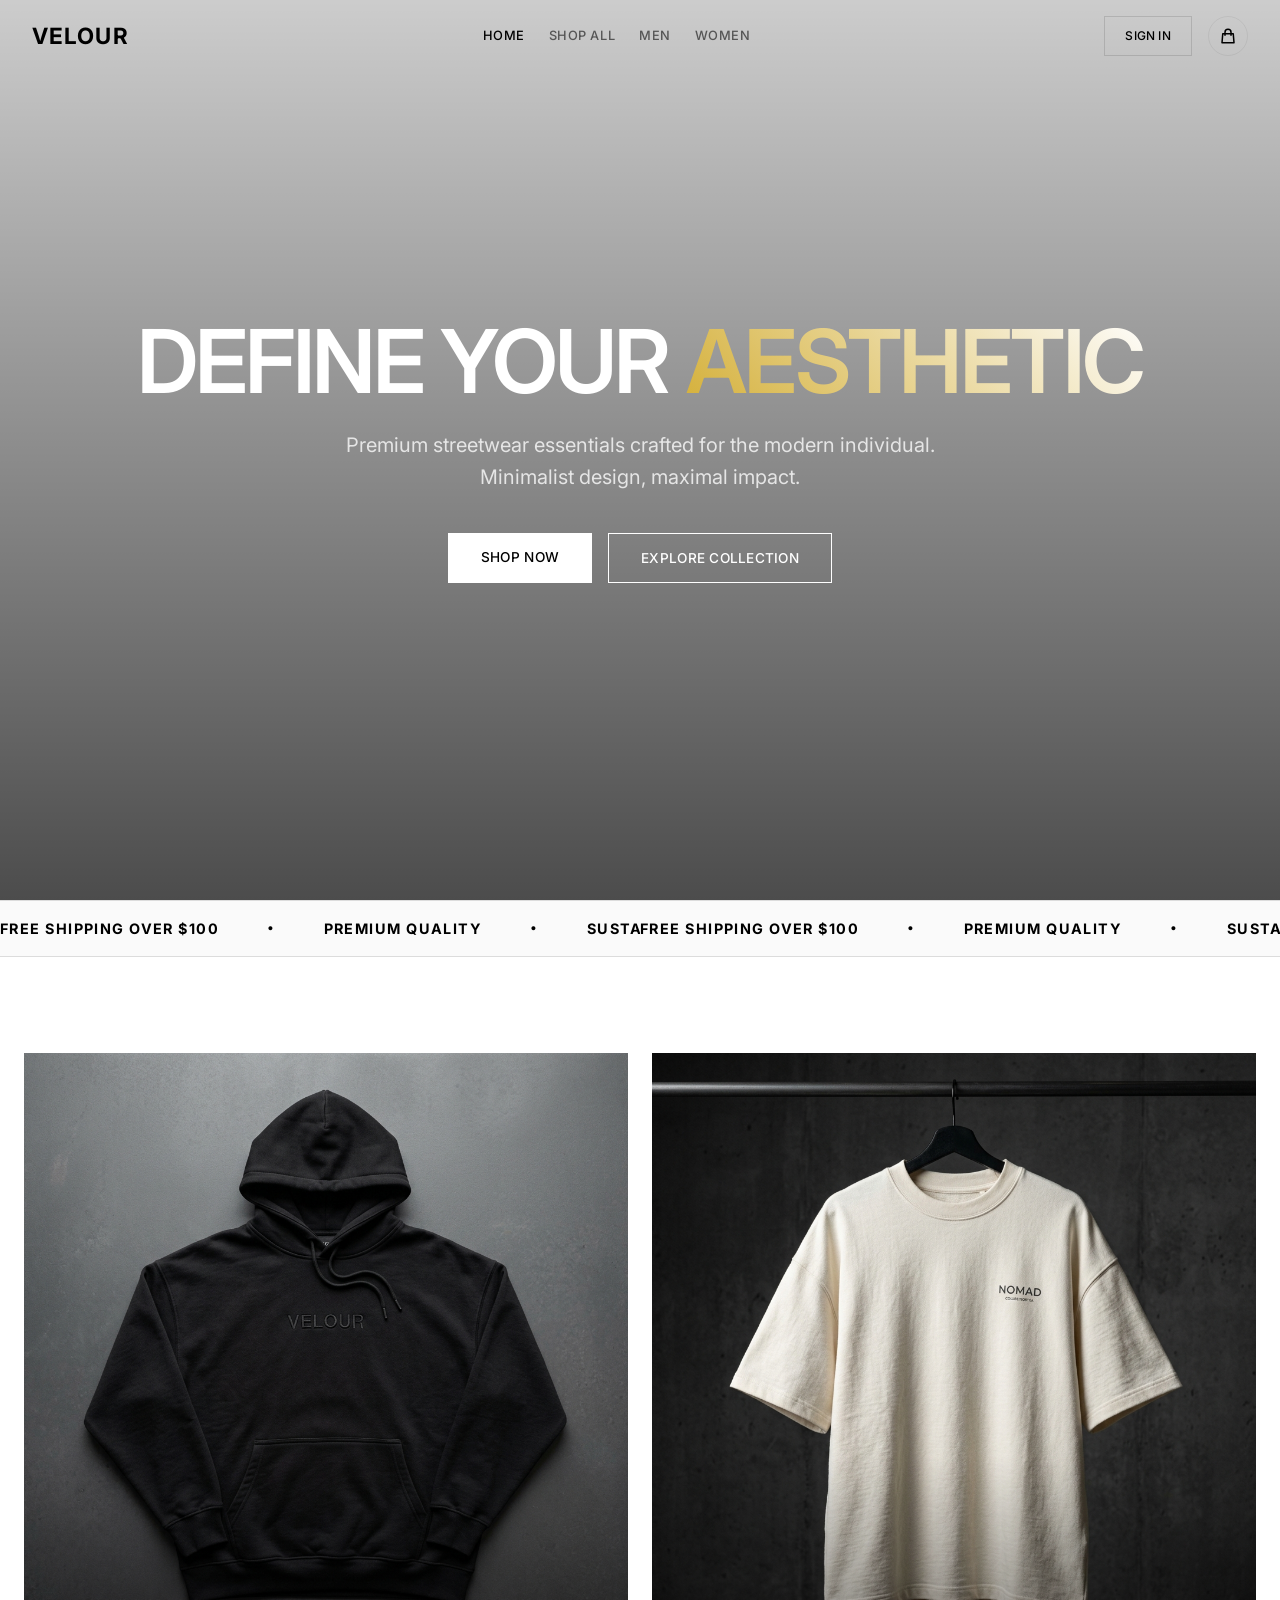
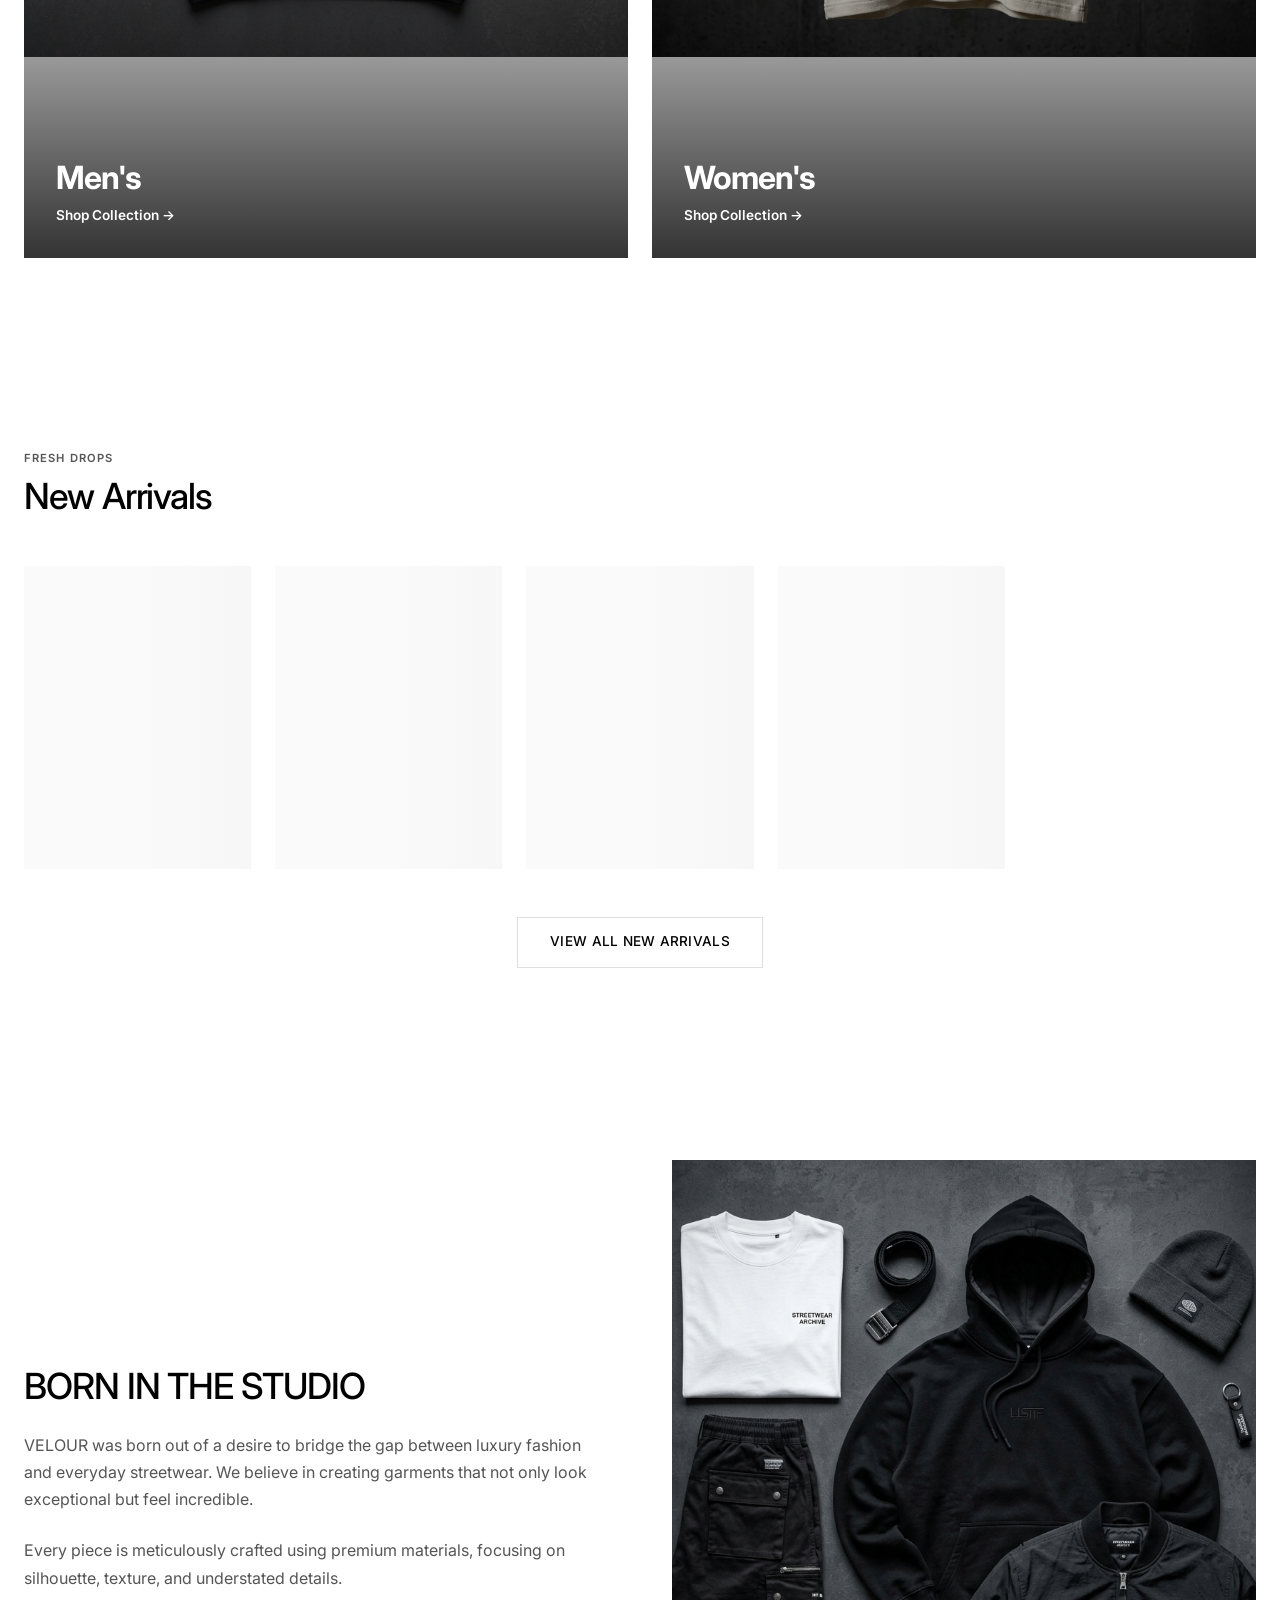
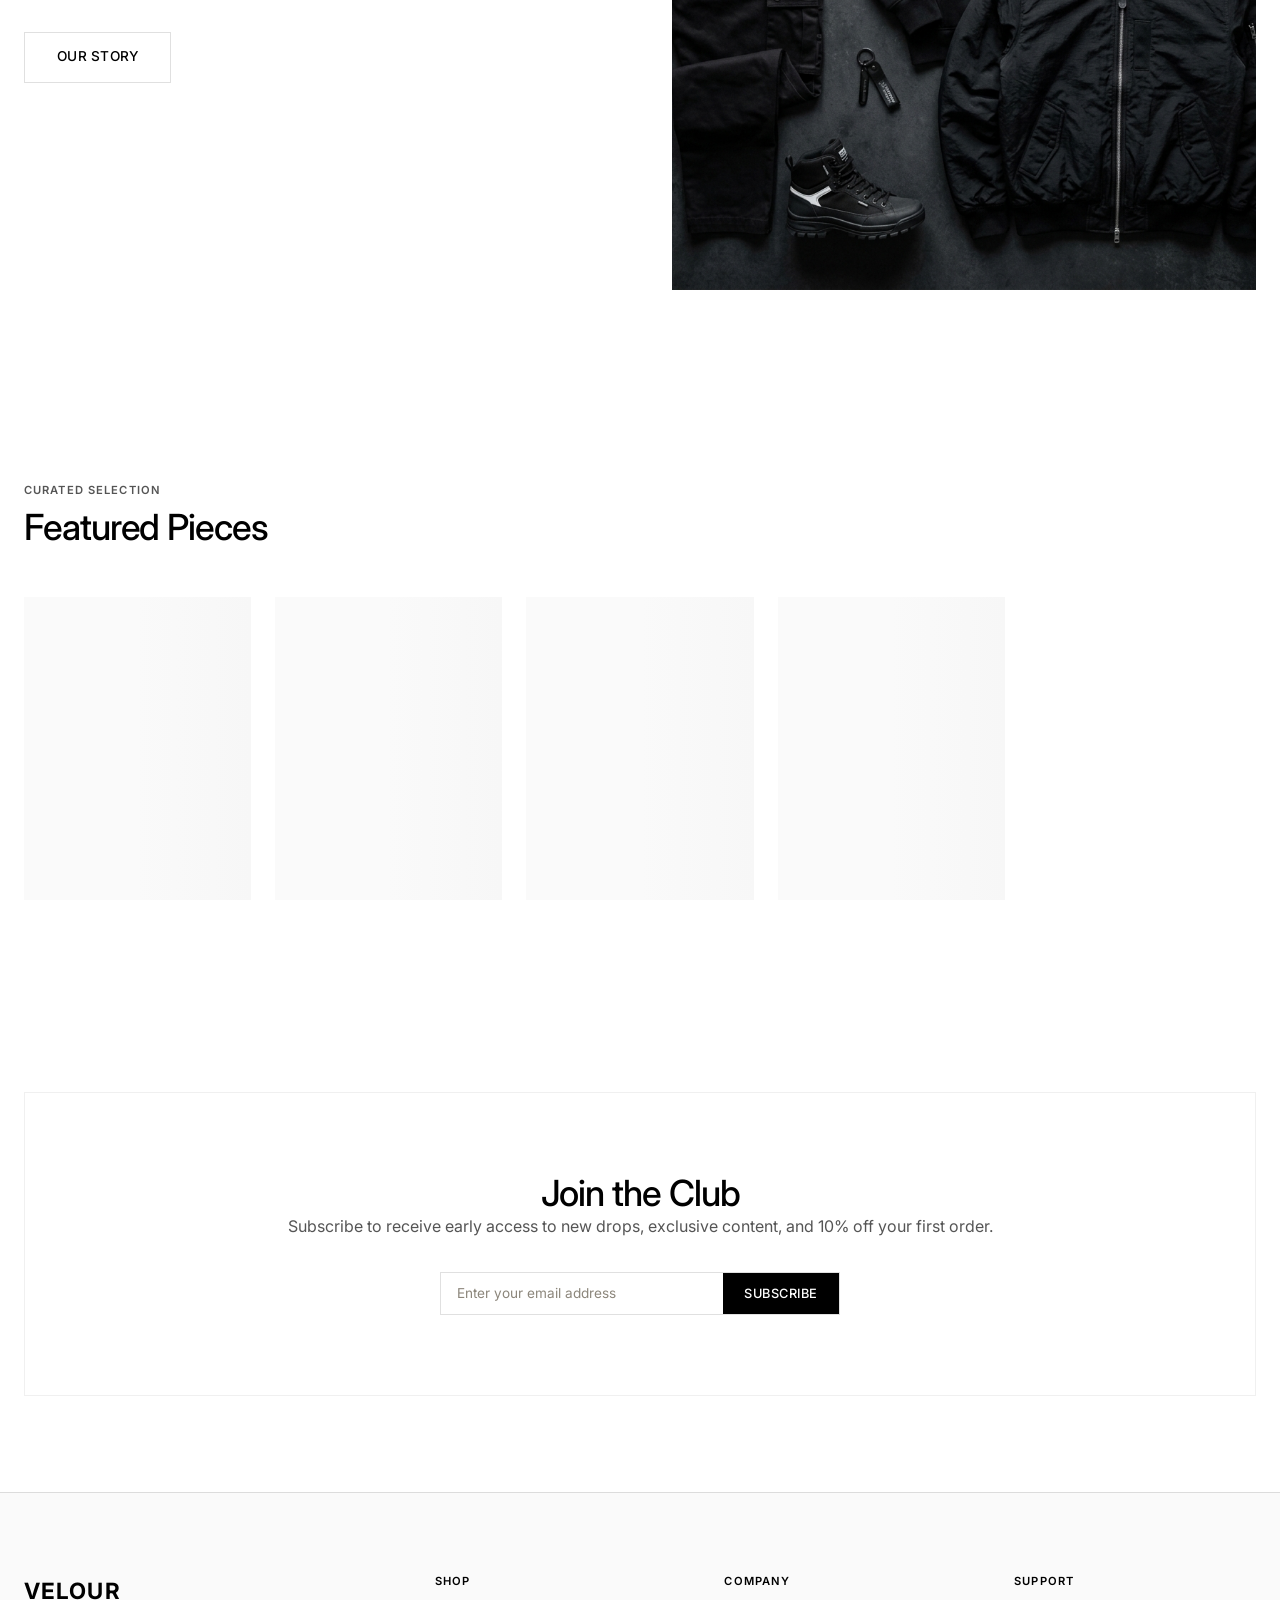
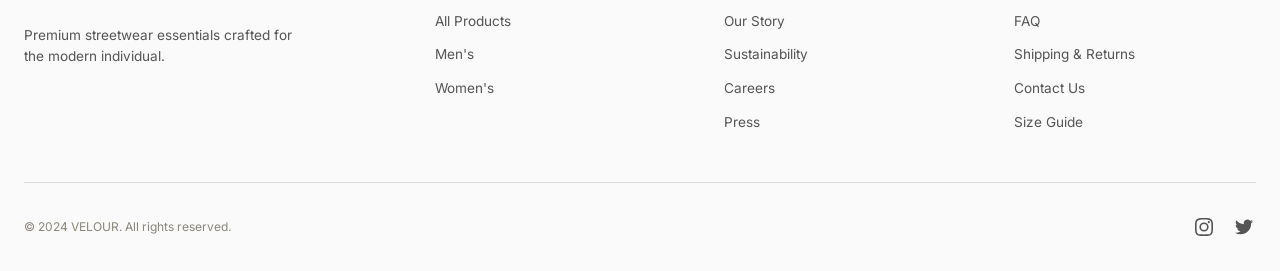
==== frontend/index.html @ 33310dc2 "style: change category title and shop collection link text color to crisp white" ====
<!DOCTYPE html>
<html lang="en">
<head>
  <meta charset="UTF-8">
  <meta name="viewport" content="width=device-width, initial-scale=1.0">
  <title>VELOUR | Premium Streetwear</title>
  <link rel="stylesheet" href="css/base.css?v=1.5">
  <link rel="stylesheet" href="css/layout.css?v=1.5">
  <link rel="stylesheet" href="css/components.css?v=1.5">
  <link rel="stylesheet" href="css/pages/home.css?v=1.5">
  <link rel="stylesheet" href="css/responsive.css?v=1.5">
</head>
<body>

  <!-- Header -->
  <header class="header">
    <div class="header__inner">
      <div class="mobile-menu-btn" id="mobile-menu-btn">
        <span></span><span></span><span></span>
      </div>
      <a href="index.html" class="header__logo">VELOUR</a>
      <nav class="header__nav">
        <a href="index.html" class="nav-link active">Home</a>
        <a href="shop.html" class="nav-link">Shop All</a>
        <a href="shop.html?category=men" class="nav-link">Men</a>
        <a href="shop.html?category=women" class="nav-link">Women</a>

      </nav>
      <div class="header__actions">
        <div id="header-auth" class="flex items-center gap-2"></div>
        <button id="cart-btn" class="icon-btn relative" title="Cart">
          <svg width="18" height="18" fill="none" viewBox="0 0 24 24" stroke="currentColor"><path stroke-linecap="round" stroke-linejoin="round" stroke-width="2" d="M16 11V7a4 4 0 00-8 0v4M5 9h14l1 12H4L5 9z"/></svg>
          <span class="badge badge-count cart-badge" style="display:none;position:absolute;top:-5px;right:-5px;">0</span>
        </button>
      </div>
    </div>
  </header>

  <!-- Mobile Nav -->
  <nav id="mobile-nav" class="mobile-nav">
    <button id="mobile-nav-close" class="icon-btn mobile-nav__close">
      <svg width="24" height="24" fill="none" viewBox="0 0 24 24" stroke="currentColor"><path stroke-linecap="round" stroke-linejoin="round" stroke-width="2" d="M6 18L18 6M6 6l12 12"/></svg>
    </button>
    <a href="index.html" class="nav-link">Home</a>
    <a href="shop.html" class="nav-link">Shop All</a>
    <a href="shop.html?category=men" class="nav-link">Men</a>
    <a href="shop.html?category=women" class="nav-link">Women</a>
    <a href="shop.html?category=accessories" class="nav-link">Accessories</a>
  </nav>

  <!-- Cart Drawer -->
  <div id="drawer-overlay" class="drawer-overlay"></div>
  <div id="cart-drawer" class="cart-drawer">
    <div class="cart-drawer__header">
      <span class="cart-drawer__title">Your Cart</span>
      <button id="cart-drawer-close" class="icon-btn">
        <svg width="20" height="20" fill="none" viewBox="0 0 24 24" stroke="currentColor"><path stroke-linecap="round" stroke-linejoin="round" stroke-width="2" d="M6 18L18 6M6 6l12 12"/></svg>
      </button>
    </div>
    <div id="cart-drawer-body" class="cart-drawer__body"></div>
    <div id="cart-drawer-footer" class="cart-drawer__footer"></div>
  </div>

  <main>
    <!-- Hero -->
    <section class="hero-section">
      <div class="hero-overlay"></div>
      <div class="hero-content stagger">
        <h1 class="hero-title">DEFINE YOUR <span class="text-gradient">AESTHETIC</span></h1>
        <p class="hero-sub">Premium streetwear essentials crafted for the modern individual. Minimalist design, maximal impact.</p>
        <div class="hero-actions">
          <a href="shop.html" class="btn" style="background:#fff; color:#000;">Shop Now</a>
          <button id="explore-btn" class="btn" style="border: 1px solid #fff; color:#fff;">Explore Collection</button>
        </div>
      </div>
    </section>

    <!-- Marquee -->
    <div class="marquee-section">
      <div class="marquee-content">
        <span>FREE SHIPPING OVER $100</span>
        <span>PREMIUM QUALITY</span>
        <span>SUSTAINABLE FASHION</span>
        <span>NEW DROPS WEEKLY</span>
        <!-- Repeat for seamless loop -->
        <span>FREE SHIPPING OVER $100</span>
        <span>PREMIUM QUALITY</span>
        <span>SUSTAINABLE FASHION</span>
        <span>NEW DROPS WEEKLY</span>
      </div>
      <div class="marquee-content" aria-hidden="true">
        <span>FREE SHIPPING OVER $100</span>
        <span>PREMIUM QUALITY</span>
        <span>SUSTAINABLE FASHION</span>
        <span>NEW DROPS WEEKLY</span>
        <span>FREE SHIPPING OVER $100</span>
        <span>PREMIUM QUALITY</span>
        <span>SUSTAINABLE FASHION</span>
        <span>NEW DROPS WEEKLY</span>
      </div>
    </div>

    <!-- Categories -->
    <section class="section container">
      <div class="category-cards stagger">
        <div class="category-card reveal" id="cat-men">
          <img src="images/product_hoodie.png" alt="Men">
          <div class="category-card-content">
            <h2 class="category-title">Men's</h2>
            <span class="category-link">Shop Collection →</span>
          </div>
        </div>
        <div class="category-card reveal" id="cat-women">
          <img src="images/product_tshirt.png" alt="Women">
          <div class="category-card-content">
            <h2 class="category-title">Women's</h2>
            <span class="category-link">Shop Collection →</span>
          </div>
        </div>
      </div>
    </section>

    <!-- New Arrivals -->
    <section id="new-arrivals" class="section container">
      <div class="section-header reveal">
        <div class="section-label">Fresh Drops</div>
        <h2 class="section-title">New Arrivals</h2>
      </div>
      <div id="new-arrivals-grid" class="products-grid stagger">
        <!-- Skeletons -->
        <div class="skeleton" style="aspect-ratio:3/4"></div>
        <div class="skeleton" style="aspect-ratio:3/4"></div>
        <div class="skeleton" style="aspect-ratio:3/4"></div>
        <div class="skeleton" style="aspect-ratio:3/4"></div>
      </div>
      <div class="text-center reveal" style="margin-top:3rem">
        <a href="shop.html?is_new=true" class="btn btn-secondary">View All New Arrivals</a>
      </div>
    </section>

    <!-- Story -->
    <section class="section container">
      <div class="story-section reveal">
        <div>
          <h2 class="section-title" style="margin-bottom:1.5rem">BORN IN THE STUDIO</h2>
          <p class="text-secondary" style="font-size:1rem;margin-bottom:1.5rem; line-height: 1.7;">VELOUR was born out of a desire to bridge the gap between luxury fashion and everyday streetwear. We believe in creating garments that not only look exceptional but feel incredible.</p>
          <p class="text-secondary" style="font-size:1rem;margin-bottom:2.5rem; line-height: 1.7;">Every piece is meticulously crafted using premium materials, focusing on silhouette, texture, and understated details.</p>
          <a href="about.html" class="btn btn-secondary">Our Story</a>
        </div>
        <img src="images/hero_banner.png" alt="Brand Story" class="story-img">
      </div>
    </section>

    <!-- Featured -->
    <section class="section container bg-secondary">
      <div class="section-header reveal">
        <div class="section-label">Curated Selection</div>
        <h2 class="section-title">Featured Pieces</h2>
      </div>
      <div id="featured-grid" class="products-grid stagger">
        <!-- Skeletons -->
        <div class="skeleton" style="aspect-ratio:3/4"></div>
        <div class="skeleton" style="aspect-ratio:3/4"></div>
        <div class="skeleton" style="aspect-ratio:3/4"></div>
        <div class="skeleton" style="aspect-ratio:3/4"></div>
      </div>
    </section>

    <!-- Newsletter -->
    <section class="section container reveal">
      <div class="newsletter-banner">
        <h2 class="section-title">Join the Club</h2>
        <p class="text-secondary" style="margin-bottom: 2rem;">Subscribe to receive early access to new drops, exclusive content, and 10% off your first order.</p>
        <form id="newsletter-form" class="newsletter-form">
          <input type="email" placeholder="Enter your email address" required>
          <button type="submit" class="btn btn-primary">Subscribe</button>
        </form>
      </div>
    </section>
  </main>

  <!-- Footer -->
  <footer class="footer">
    <div class="container">
      <div class="footer__grid">
        <div>
          <div class="footer__brand-logo">VELOUR</div>
          <p class="footer__brand-desc">Premium streetwear essentials crafted for the modern individual.</p>
        </div>
        <div>
          <div class="footer__heading">Shop</div>
          <div class="footer__links">
            <a href="shop.html" class="footer__link">All Products</a>
            <a href="shop.html?category=men" class="footer__link">Men's</a>
            <a href="shop.html?category=women" class="footer__link">Women's</a>

          </div>
        </div>
        <div>
          <div class="footer__heading">Company</div>
          <div class="footer__links">
            <a href="about.html" class="footer__link">Our Story</a>
            <a href="#" class="footer__link">Sustainability</a>
            <a href="#" class="footer__link">Careers</a>
            <a href="#" class="footer__link">Press</a>
          </div>
        </div>
        <div>
          <div class="footer__heading">Support</div>
          <div class="footer__links">
            <a href="#" class="footer__link">FAQ</a>
            <a href="#" class="footer__link">Shipping & Returns</a>
            <a href="#" class="footer__link">Contact Us</a>
            <a href="#" class="footer__link">Size Guide</a>
          </div>
        </div>
      </div>
      <div class="footer__bottom">
        <div class="footer__copy">&copy; 2024 VELOUR. All rights reserved.</div>
        <div class="footer__socials">
          <a href="#" class="social-link" title="Instagram"><svg width="18" height="18" fill="currentColor" viewBox="0 0 24 24"><path d="M12 2.163c3.204 0 3.584.012 4.85.07 3.252.148 4.771 1.691 4.919 4.919.058 1.265.069 1.645.069 4.849 0 3.205-.012 3.584-.069 4.849-.149 3.225-1.664 4.771-4.919 4.919-1.266.058-1.644.07-4.85.07-3.204 0-3.584-.012-4.849-.07-3.26-.149-4.771-1.699-4.919-4.92-.058-1.265-.07-1.644-.07-4.849 0-3.204.013-3.583.07-4.849.149-3.227 1.664-4.771 4.919-4.919 1.266-.057 1.645-.069 4.849-.069zM12 0C8.741 0 8.333.014 7.053.072 2.695.272.273 2.69.073 7.052.014 8.333 0 8.741 0 12c0 3.259.014 3.668.072 4.948.2 4.358 2.618 6.78 6.98 6.98C8.333 23.986 8.741 24 12 24c3.259 0 3.668-.014 4.948-.072 4.354-.2 6.782-2.618 6.979-6.98.059-1.28.073-1.689.073-4.948 0-3.259-.014-3.667-.072-4.947-.196-4.354-2.617-6.78-6.979-6.98C15.668.014 15.259 0 12 0zm0 5.838a6.162 6.162 0 100 12.324 6.162 6.162 0 000-12.324zM12 16a4 4 0 110-8 4 4 0 010 8zm6.406-11.845a1.44 1.44 0 100 2.881 1.44 1.44 0 000-2.881z"/></svg></a>
          <a href="#" class="social-link" title="Twitter"><svg width="18" height="18" fill="currentColor" viewBox="0 0 24 24"><path d="M23.953 4.57a10 10 0 01-2.825.775 4.958 4.958 0 002.163-2.723c-.951.555-2.005.959-3.127 1.184a4.92 4.92 0 00-8.384 4.482C7.69 8.095 4.067 6.13 1.64 3.162a4.822 4.822 0 00-.666 2.475c0 1.71.87 3.213 2.188 4.096a4.904 4.904 0 01-2.228-.616v.06a4.923 4.923 0 003.946 4.827 4.996 4.996 0 01-2.212.085 4.936 4.936 0 004.604 3.417 9.867 9.867 0 01-6.102 2.105c-.39 0-.779-.023-1.17-.067a13.995 13.995 0 007.557 2.209c9.053 0 13.998-7.496 13.998-13.985 0-.21 0-.42-.015-.63A9.935 9.935 0 0024 4.59z"/></svg></a>
        </div>
      </div>
    </div>
  </footer>

  <!-- HTML Templates for UI Rendering -->
  <template id="product-card-template">
    <div class="product-card reveal">
      <div class="product-card__image-wrap">
        <img class="p-img" src="" alt="" loading="lazy">
        <div class="product-card__badges p-badges"></div>
        <div class="product-card__actions">
          <button class="icon-btn wishlist-toggle p-wishlist" title="Wishlist">
            <svg width="16" height="16" fill="none" viewBox="0 0 24 24" stroke="currentColor"><path stroke-linecap="round" stroke-linejoin="round" stroke-width="2" d="M4.318 6.318a4.5 4.5 0 000 6.364L12 20.364l7.682-7.682a4.5 4.5 0 00-6.364-6.364L12 7.636l-1.318-1.318a4.5 4.5 0 00-6.364 0z"/></svg>
          </button>
        </div>
      </div>
      <div class="product-card__body">
        <div class="product-card__cat p-cat"></div>
        <div class="product-card__name p-name"></div>
        <div class="rating">
          <div class="stars p-stars"></div>
          <span class="rating-count p-reviews"></span>
        </div>
        <div class="product-card__pricing" style="margin-top:.5rem">
          <span class="product-card__price p-price"></span>
          <span class="product-card__original p-orig" style="display:none"></span>
        </div>
        <button class="product-card__add p-add">Quick Add</button>
      </div>
    </div>
  </template>

  <template id="cart-item-template">
    <div class="cart-item">
      <img class="cart-item__img ci-img" src="" alt="">
      <div class="cart-item__body">
        <div class="cart-item__name ci-name"></div>
        <div class="cart-item__meta ci-meta"></div>
        <div class="cart-item__footer">
          <div class="qty-control">
            <button class="qty-btn ci-qty-dec">−</button>
            <span class="qty-value ci-qty-val"></span>
            <button class="qty-btn ci-qty-inc">+</button>
          </div>
          <span class="cart-item__price ci-price"></span>
        </div>
      </div>
      <button class="icon-btn btn-icon ci-remove" style="align-self:flex-start;flex-shrink:0">
        <svg width="14" height="14" fill="none" viewBox="0 0 24 24" stroke="currentColor"><path stroke-linecap="round" stroke-linejoin="round" stroke-width="2" d="M6 18L18 6M6 6l12 12"/></svg>
      </button>
    </div>
  </template>

  <script src="js/api.js"></script>
  <script src="js/auth.js"></script>
  <script src="js/ui.js"></script>
  <script>
    document.addEventListener('DOMContentLoaded', async () => {
      try {
        const [newRes, featRes] = await Promise.all([
          api.getProducts({ is_new: true, page_size: 4 }),
          api.getProducts({ is_featured: true, page_size: 4 })
        ]);
        
        const newGrid = document.getElementById('new-arrivals-grid');
        newGrid.innerHTML = '';
        newRes.products.forEach(p => newGrid.appendChild(renderProductCard(p)));
        
        const featGrid = document.getElementById('featured-grid');
        featGrid.innerHTML = '';
        featRes.products.forEach(p => featGrid.appendChild(renderProductCard(p)));
        
        initReveal(); // Re-init reveal for dynamically added cards
      } catch (err) {
        console.error('Failed to load products', err);
      }

      // Bind local events
      document.getElementById('explore-btn')?.addEventListener('click', () => {
        document.getElementById('new-arrivals')?.scrollIntoView({behavior:'smooth'});
      });
      document.getElementById('cat-men')?.addEventListener('click', () => window.location.href='shop.html?category=men');
      document.getElementById('cat-women')?.addEventListener('click', () => window.location.href='shop.html?category=women');
      
      const nlForm = document.getElementById('newsletter-form');
      if (nlForm) {
        nlForm.addEventListener('submit', (e) => {
          e.preventDefault();
          Toast.success('Thanks for subscribing!');
          nlForm.reset();
        });
      }
    });
  </script>
</body>
</html>
---- frontend/css/base.css ----
/* ═══════════════════════════════════════════════════════════════════
   VELOUR — BASE CSS
   Design tokens, reset, typography, and global utilities
═══════════════════════════════════════════════════════════════════ */

@import url('https://fonts.googleapis.com/css2?family=Inter:wght@300;400;500;600;700&display=swap');

/* ── Design Tokens ─────────────────────────────────────────────── */
:root {
  /* Stark Light Mode Palette */
  --bg-primary:     #FFFFFF;
  --bg-secondary:   #FAFAFA;
  --bg-card:        #FFFFFF;
  --bg-card-hover:  #F5F5F5;
  --bg-elevated:    #FFFFFF;
  --bg-glass:       rgba(0,0,0,0.03);
  --bg-glass-hover: rgba(0,0,0,0.06);

  --text-primary:   #000000;
  --text-secondary: #555555;
  --text-muted:     #8C867B;
  --text-inverse:   #FFFFFF;

  --accent-amber:      #000000; /* Muted to black for premium feel */
  --accent-amber-dark: #333333;
  --accent-amber-light:#666666;
  --accent-rose:       #000000;
  --accent-green:      #16A34A;

  --border-subtle:  rgba(0,0,0,0.06);
  --border-default: rgba(0,0,0,0.12);
  --border-strong:  rgba(0,0,0,0.25);

  --shadow-sm:  0 1px 2px rgba(0,0,0,0.04);
  --shadow-md:  0 4px 12px rgba(0,0,0,0.06);
  --shadow-lg:  0 12px 24px rgba(0,0,0,0.08);
  --shadow-xl:  0 24px 48px rgba(0,0,0,0.12);
  --glow-amber: none; /* Removed */

  /* Single utilitarian font */
  --font-display: 'Inter', sans-serif;
  --font-body:    'Inter', sans-serif;

  /* Sharp / architectural borders */
  --radius-sm:   0px;
  --radius-md:   0px;
  --radius-lg:   0px;
  --radius-xl:   0px;
  --radius-2xl:  0px;
  --radius-full: 9999px; /* Only for pills/badges */

  --transition-fast:   150ms ease;
  --transition-base:   300ms ease;
  --transition-slow:   600ms cubic-bezier(0.16, 1, 0.3, 1);
  --transition-spring: 400ms cubic-bezier(0.16, 1, 0.3, 1);

  --z-dropdown: 100;
  --z-sticky:   200;
  --z-modal:    300;
  --z-toast:    400;
}

/* ── Reset ─────────────────────────────────────────────────────── */
*,*::before,*::after{box-sizing:border-box;margin:0;padding:0;}
html{scroll-behavior:smooth;-webkit-font-smoothing:antialiased;}
body{font-family:var(--font-body);background:var(--bg-primary);color:var(--text-primary);line-height:1.6;overflow-x:hidden;}
img,video{max-width:100%;height:auto;display:block;}
a{color:inherit;text-decoration:none;}
ul,ol{list-style:none;}
button{cursor:pointer;border:none;background:none;font-family:inherit;}
input,select,textarea{font-family:inherit;}
h1,h2,h3,h4,h5,h6{font-family:var(--font-display);font-weight:600;line-height:1.15;letter-spacing:-0.03em;}

/* ── Utilities ─────────────────────────────────────────────────── */
.container{width:100%;max-width:1280px;margin:0 auto;padding:0 1.5rem;}
.section{padding:6rem 0;}
.flex{display:flex;}.flex-col{flex-direction:column;}
.items-center{align-items:center;}.justify-between{justify-content:space-between;}.justify-center{justify-content:center;}
.gap-2{gap:.5rem;}.gap-3{gap:.75rem;}.gap-4{gap:1rem;}.gap-6{gap:1.5rem;}.gap-8{gap:2rem;}
.hidden{display:none;}.w-full{width:100%;}.relative{position:relative;}.overflow-hidden{overflow:hidden;}
.text-center{text-align:center;}.text-right{text-align:right;}
.text-amber{color:var(--accent-amber);}.text-rose{color:var(--accent-rose);}.text-green{color:var(--accent-green);}
.text-muted{color:var(--text-muted);}.text-secondary{color:var(--text-secondary);}
.text-sm{font-size:.875rem;}.text-xs{font-size:.75rem;}.text-lg{font-size:1.125rem;}.text-xl{font-size:1.25rem;}
.font-display{font-family:var(--font-display);}.font-bold{font-weight:700;}.font-semibold{font-weight:600;}
.line-through{text-decoration:line-through;}
.sr-only{position:absolute;width:1px;height:1px;padding:0;margin:-1px;overflow:hidden;clip:rect(0,0,0,0);white-space:nowrap;}
.rounded-full{border-radius:var(--radius-full);}

/* Replaced gradient text with solid black */
.gradient-text{
  color: var(--text-primary);
}

/* Reveal on scroll */
.reveal{opacity:0;transform:translateY(16px);transition:opacity 1s var(--transition-slow),transform 1s var(--transition-slow);}
.reveal.visible{opacity:1;transform:translateY(0);}
.stagger>*:nth-child(1){transition-delay:0ms;}
.stagger>*:nth-child(2){transition-delay:100ms;}
.stagger>*:nth-child(3){transition-delay:200ms;}
.stagger>*:nth-child(4){transition-delay:300ms;}
.stagger>*:nth-child(5){transition-delay:400ms;}
.stagger>*:nth-child(6){transition-delay:500ms;}

/* Skeleton loader */
.skeleton{background:linear-gradient(90deg,var(--bg-secondary) 25%,var(--bg-glass) 50%,var(--bg-secondary) 75%);background-size:200% 100%;animation:shimmer 1.5s infinite;border-radius:var(--radius-md);}
@keyframes shimmer{0%{background-position:200% 0;}100%{background-position:-200% 0;}}

/* Scrollbar */
::-webkit-scrollbar{width:4px;}
::-webkit-scrollbar-track{background:var(--bg-primary);}
::-webkit-scrollbar-thumb{background:var(--border-strong);border-radius:0;}
::selection{background:rgba(0,0,0,.15);color:var(--text-primary);}

@media(max-width:768px){.container{padding:0 1rem;}.section{padding:4rem 0;}.hide-mobile{display:none!important;}}
@media(min-width:769px){.hide-desktop{display:none!important;}}
---- frontend/css/layout.css ----
/* ═══════════════════════════════════════════════════════════════════
   VELOUR — LAYOUT CSS
   Header, Footer, Navigation, Grid systems
═══════════════════════════════════════════════════════════════════ */

/* ── Header ─────────────────────────────────────────────────────── */
.header{
  position:fixed;top:0;left:0;right:0;z-index:var(--z-sticky);
  transition:background var(--transition-base),border-color var(--transition-base),backdrop-filter var(--transition-base);
  border-bottom:1px solid transparent;
}
.header.scrolled{
  background:rgba(255,255,255,.9);backdrop-filter:blur(12px);
  border-bottom-color:var(--border-default);
}
.header__inner{
  display:flex;align-items:center;justify-content:space-between;
  height:4.5rem;padding:0 2rem;max-width:1440px;margin:0 auto;
}

/* Logo */
.header__logo{
  font-family:var(--font-display);font-size:1.4rem;font-weight:700;
  letter-spacing:.05em;text-transform:uppercase;color:var(--text-primary);
}

/* Nav links */
.header__nav{display:flex;align-items:center;gap:1.5rem;}
.nav-link{
  font-size:.8rem;font-weight:500;color:var(--text-secondary);
  text-transform:uppercase;letter-spacing:0.04em;
  transition:color var(--transition-fast);
}
.nav-link:hover,.nav-link.active{color:var(--text-primary);}

/* Header actions */
.header__actions{display:flex;align-items:center;gap:1rem;}

/* Mobile menu */
.mobile-menu-btn{display:none;flex-direction:column;gap:4px;cursor:pointer;padding:.5rem;}
.mobile-menu-btn span{display:block;width:20px;height:2px;background:var(--text-primary);transition:all var(--transition-base);}

.mobile-nav{
  display:none;position:fixed;inset:0;z-index:calc(var(--z-sticky)+10);
  background:var(--bg-primary);padding:5rem 2rem 2rem;flex-direction:column;gap:1rem;
}
.mobile-nav.open{display:flex;}
.mobile-nav .nav-link{font-size:1.25rem;font-weight:500;padding:1rem 0;border-bottom:1px solid var(--border-default);}
.mobile-nav__close{position:absolute;top:1.5rem;right:1.5rem;}

@media(max-width:768px){
  .header__nav{display:none;}
  .header__inner{padding:0 1rem;height:3.5rem;}
  .mobile-menu-btn{display:flex;}
  .header__actions .hide-mobile{display:none;}
}

/* ── Footer ─────────────────────────────────────────────────────── */
.footer{background:var(--bg-secondary);border-top:1px solid var(--border-default);padding:5rem 0 2rem;}
.footer__grid {
  display: grid;
  grid-template-columns: 1.5fr 1fr 1fr 1fr;
  gap: 3rem;
  margin-bottom: 3rem;
  padding: 0;
}
.footer__brand-logo{font-family:var(--font-display);font-size:1.4rem;font-weight:700;letter-spacing:.05em;margin-bottom:1rem;color:var(--text-primary);}
.footer__brand-desc{font-size:.85rem;color:var(--text-secondary);line-height:1.6;max-width:280px;}
.footer__heading{font-family:var(--font-display);font-size:.7rem;font-weight:600;letter-spacing:.1em;text-transform:uppercase;color:var(--text-primary);margin-bottom:1.25rem;}
.footer__links{display:flex;flex-direction:column;gap:.75rem;}
.footer__link{font-size:.85rem;color:var(--text-secondary);transition:color var(--transition-fast);}
.footer__link:hover{color:var(--text-primary);}
.footer__bottom{display:flex;justify-content:space-between;align-items:center;padding-top:2rem;border-top:1px solid var(--border-default);}
.footer__copy{font-size:.75rem;color:var(--text-muted);}
.footer__socials{display:flex;gap:1rem;}
.social-link{width:1.5rem;height:1.5rem;display:flex;align-items:center;justify-content:center;color:var(--text-secondary);transition:all var(--transition-base);}
.social-link:hover{color:var(--text-primary);}
.newsletter-form{display:flex;margin-top:1rem;border:1px solid var(--border-default);}
.newsletter-form input{flex:1;background:var(--bg-primary);border:none;padding:.75rem 1rem;color:var(--text-primary);font-size:.85rem;min-width:0;}
.newsletter-form input:focus{outline:none;}
.newsletter-form input::placeholder{color:var(--text-muted);}
.newsletter-form button{padding:.75rem 1.25rem;background:var(--text-primary);color:var(--text-inverse);font-size:.8rem;font-weight:500;text-transform:uppercase;letter-spacing:0.04em;}
.newsletter-form button:hover{background:var(--text-secondary);}

@media(max-width:900px){.footer__grid{grid-template-columns:1fr 1fr;gap:2rem;}}
@media(max-width:600px){.footer__grid{grid-template-columns:1fr;gap:1.5rem;}.footer__bottom{flex-direction:column;gap:1rem;text-align:center;}}

/* ── Product Grid ───────────────────────────────────────────────── */
.products-grid{
  display:grid;
  grid-template-columns:repeat(auto-fill,minmax(220px,1fr));
  gap:2rem 1.5rem;
}
@media(max-width:900px){.products-grid{grid-template-columns:repeat(2,1fr);gap:1.5rem 1rem;}}
@media(max-width:480px){.products-grid{grid-template-columns:repeat(2,1fr);gap:1rem 0.5rem;}}

/* ── Page Hero ───────────────────────────────────────────────────── */
.page-hero{
  padding:10rem 0 5rem;background:var(--bg-secondary);
  border-bottom:1px solid var(--border-default);
}
.page-hero__eyebrow{font-size:.75rem;font-weight:600;letter-spacing:.1em;text-transform:uppercase;color:var(--text-secondary);margin-bottom:.75rem;display:block;}
.page-hero__title{font-size:clamp(2.5rem,5vw,4rem);font-weight:500;margin-bottom:1rem;letter-spacing:-0.03em;}
.page-hero__sub{color:var(--text-secondary);font-size:.95rem;max-width:500px;line-height:1.6;}

/* ── Breadcrumb ─────────────────────────────────────────────────── */
.breadcrumb{display:flex;align-items:center;gap:.5rem;font-size:.75rem;color:var(--text-muted);margin-bottom:2rem;text-transform:uppercase;letter-spacing:0.04em;}
.breadcrumb a:hover{color:var(--text-primary);}
.breadcrumb span{color:var(--text-muted);}

/* ── Filter Sidebar ─────────────────────────────────────────────── */
.shop-layout{display:grid;grid-template-columns:220px 1fr;gap:3rem;align-items:start;}
.sidebar{position:sticky;top:6rem;}
.sidebar__section{margin-bottom:2.5rem;}
.sidebar__title{font-size:.75rem;font-weight:600;letter-spacing:.08em;text-transform:uppercase;color:var(--text-primary);margin-bottom:1rem;}
.filter-list{display:flex;flex-direction:column;gap:.5rem;}
.filter-item{display:flex;align-items:center;gap:.75rem;cursor:pointer;padding:.2rem 0;}
.filter-item input[type=checkbox],.filter-item input[type=radio]{accent-color:var(--text-primary);width:14px;height:14px;}
.filter-item label{font-size:.85rem;color:var(--text-secondary);cursor:pointer;transition:color var(--transition-fast);}
.filter-item:hover label{color:var(--text-primary);}
.price-range{display:flex;flex-direction:column;gap:.75rem;}
.price-range input[type=range]{accent-color:var(--text-primary);width:100%;}
.price-range-labels{display:flex;justify-content:space-between;font-size:.75rem;color:var(--text-muted);}
@media(max-width:900px){.shop-layout{grid-template-columns:1fr;}.sidebar{position:static;}}

/* ── Search Bar ──────────────────────────────────────────────────── */
.search-bar{
  display:flex;align-items:center;background:var(--bg-primary);
  border:1px solid var(--border-default);
  padding:.65rem 1rem;gap:.75rem;transition:border-color var(--transition-fast);
}
.search-bar:focus-within{border-color:var(--text-primary);}
.search-bar input{flex:1;background:transparent;border:none;outline:none;color:var(--text-primary);font-size:.85rem;}
.search-bar input::placeholder{color:var(--text-muted);}
.search-bar svg{color:var(--text-muted);flex-shrink:0;width:1rem;height:1rem;}

/* ── Main content offset for fixed header ─────────────────────────── */
.main-content{padding-top:4.5rem;}
@media(max-width:768px){.main-content{padding-top:3.5rem;}}

/* ── Pagination ──────────────────────────────────────────────────── */
.pagination{display:flex;justify-content:center;gap:.5rem;padding:3rem 0;}
.page-btn{
  width:2.5rem;height:2.5rem;display:flex;align-items:center;justify-content:center;
  border:1px solid transparent;
  font-size:.85rem;font-weight:500;color:var(--text-secondary);
  transition:all var(--transition-fast);cursor:pointer;background:transparent;
}
.page-btn:hover{border-color:var(--border-default);color:var(--text-primary);}
.page-btn.active{border-color:var(--text-primary);color:var(--text-primary);}
.page-btn:disabled{opacity:.3;cursor:not-allowed;}
---- frontend/css/components.css ----
/* ═══════════════════════════════════════════════════════════════════
   VELOUR — COMPONENTS CSS
   Buttons, Cards, Forms, Badges, Modals, Toasts, Drawer
═══════════════════════════════════════════════════════════════════ */

/* ── Buttons ────────────────────────────────────────────────────── */
.btn {
  display: inline-flex; align-items: center; justify-content: center; gap: .5rem;
  font-family: var(--font-display); font-weight: 500; font-size: .85rem;
  letter-spacing: .02em; padding: .85rem 2rem;
  border-radius: var(--radius-md); transition: all var(--transition-base);
  white-space: nowrap; cursor: pointer; border: 1px solid transparent; outline: none;
  position: relative; overflow: hidden; text-transform: uppercase;
}
.btn::after{content:'';position:absolute;inset:0;background:rgba(0,0,0,0);transition:background var(--transition-fast);}
.btn:hover::after{background:rgba(0,0,0,.03);}
.btn:active{transform:scale(.98);}

.btn-primary{background:var(--text-primary);color:var(--text-inverse);}
.btn-primary:hover{background:var(--text-secondary); border-color:var(--text-secondary);}

.btn-secondary{background:transparent;color:var(--text-primary);border:1px solid var(--border-default);}
.btn-secondary:hover{border-color:var(--text-primary);background:var(--bg-secondary);}

.btn-ghost{background:transparent;color:var(--text-secondary);}
.btn-ghost:hover{color:var(--text-primary);background:var(--bg-glass);}

.btn-danger{background:var(--accent-rose);color:#fff;}
.btn-danger:hover{background:var(--accent-rose-dark, #e11d48);}

.btn-sm{padding:.6rem 1.25rem;font-size:.75rem;}
.btn-lg{padding:1rem 2.5rem;font-size:.9rem;}
.btn-icon{padding:.625rem;border-radius:var(--radius-md);}
.btn-full{width:100%;}
.btn:disabled{opacity:.4;cursor:not-allowed;pointer-events:none;}

/* Icon button round */
.icon-btn{
  display:inline-flex;align-items:center;justify-content:center;
  width:2.5rem;height:2.5rem;border-radius:var(--radius-full);
  background:transparent;border:1px solid var(--border-subtle);
  color:var(--text-primary);transition:all var(--transition-base);cursor:pointer;
}
.icon-btn:hover{border-color:var(--border-strong);}
.icon-btn.active{background:var(--text-primary);border-color:var(--text-primary);color:var(--text-inverse);}

/* ── Badge ──────────────────────────────────────────────────────── */
.badge{
  display:inline-flex;align-items:center;
  padding:.2rem .6rem;border-radius:var(--radius-sm);
  font-size:.65rem;font-weight:600;letter-spacing:.08em;text-transform:uppercase;
}
.badge-new{background:var(--text-primary);color:var(--text-inverse);border:1px solid var(--text-primary);}
.badge-sale{background:transparent;color:var(--text-primary);border:1px solid var(--text-primary);}
.badge-featured{background:var(--bg-glass);color:var(--text-primary);border:1px solid var(--border-default);}
.badge-count{
  min-width:1.1rem;height:1.1rem;padding:0 .25rem;
  background:var(--text-primary);color:var(--text-inverse);
  border-radius:var(--radius-full);font-size:.6rem;font-weight:600;
  display:inline-flex;align-items:center;justify-content:center;
}

/* ── Product Card ───────────────────────────────────────────────── */
.product-card{
  background:transparent;
  border-radius:var(--radius-md);
  transition:all var(--transition-slow);cursor:pointer;
}

.product-card__image-wrap{position:relative;aspect-ratio:3/4;overflow:hidden;background:var(--bg-secondary);}
.product-card__image-wrap img{width:100%;height:100%;object-fit:cover;transition:transform var(--transition-slow);}
.product-card:hover .product-card__image-wrap img{transform:scale(1.03);}

.product-card__badges{position:absolute;top:.75rem;left:.75rem;display:flex;flex-direction:column;gap:.35rem;z-index:2;}
.product-card__actions{
  position:absolute;top:.75rem;right:.75rem;
  display:flex;flex-direction:column;gap:.4rem;
  opacity:0;
  transition:opacity var(--transition-base);
  z-index:2;
}
.product-card:hover .product-card__actions{opacity:1;}

.product-card__body{padding:1rem 0;}
.product-card__name{font-weight:500;font-size:.9rem;margin-bottom:.2rem;overflow:hidden;text-overflow:ellipsis;display:-webkit-box;-webkit-line-clamp:2;-webkit-box-orient:vertical;}
.product-card__cat{font-size:.7rem;color:var(--text-muted);text-transform:uppercase;letter-spacing:.04em;margin-bottom:.5rem;display:none;}
.product-card__pricing{display:flex;align-items:center;gap:.6rem;}
.product-card__price{font-weight:600;font-size:.9rem;}
.product-card__original{font-size:.8rem;color:var(--text-muted);text-decoration:line-through;}
.product-card__add{
  margin-top:.75rem;width:100%;padding:.65rem;
  background:transparent;border:1px solid var(--border-default);
  border-radius:var(--radius-md);font-size:.75rem;font-weight:500;font-family:var(--font-display);
  color:var(--text-primary);transition:all var(--transition-fast);
  text-transform:uppercase; letter-spacing:0.05em;
}
.product-card__add:hover{border-color:var(--text-primary);background:var(--bg-secondary);}

/* ── Rating Stars ────────────────────────────────────────────────── */
.rating{display:flex;align-items:center;gap:.35rem;}
.stars{display:flex;gap:2px;}
.stars svg{width:12px;height:12px;color:var(--text-primary);}
.rating-count{font-size:.7rem;color:var(--text-muted);}

/* ── Form Elements ───────────────────────────────────────────────── */
.form-group{display:flex;flex-direction:column;gap:.4rem;margin-bottom:1.25rem;}
.form-label{font-size:.75rem;font-weight:500;text-transform:uppercase;letter-spacing:0.04em;color:var(--text-secondary);}
.form-input,.form-select,.form-textarea{
  background:var(--bg-primary);border:1px solid var(--border-default);
  border-radius:var(--radius-md);padding:.75rem 1rem;
  color:var(--text-primary);font-size:.9rem;
  transition:border-color var(--transition-fast);
  width:100%;
}
.form-input:focus,.form-select:focus,.form-textarea:focus{
  outline:none;border-color:var(--text-primary);
}
.form-input::placeholder,.form-textarea::placeholder{color:var(--text-muted);}
.form-select{appearance:none;cursor:pointer;}
.form-textarea{resize:vertical;min-height:100px;}
.form-error{font-size:.78rem;color:var(--accent-rose);}
.form-hint{font-size:.78rem;color:var(--text-muted);}

/* Input with icon */
.input-group{position:relative;}
.input-group .form-input{padding-left:2.5rem;}
.input-group .input-icon{position:absolute;left:.85rem;top:50%;transform:translateY(-50%);color:var(--text-muted);width:1rem;height:1rem;}

/* ── Size Selector ───────────────────────────────────────────────── */
.size-grid{display:flex;flex-wrap:wrap;gap:.5rem;}
.size-btn{
  min-width:3rem;padding:.5rem .75rem;text-align:center;
  border:1px solid var(--border-default);border-radius:var(--radius-md);
  font-size:.8rem;font-weight:500;color:var(--text-primary);
  transition:all var(--transition-fast);cursor:pointer;background:transparent;
}
.size-btn:hover{border-color:var(--border-strong);}
.size-btn.active{background:var(--text-primary);border-color:var(--text-primary);color:var(--text-inverse);}
.size-btn:disabled,.size-btn.sold-out{opacity:.35;cursor:not-allowed;text-decoration:line-through;}

/* ── Color Swatches ──────────────────────────────────────────────── */
.color-swatches{display:flex;gap:.5rem;flex-wrap:wrap;}
.color-swatch{
  width:1.5rem;height:1.5rem;border-radius:var(--radius-full);cursor:pointer;
  border:1px solid var(--border-default);transition:all var(--transition-fast);position:relative;
}
.color-swatch::after {
  content: ''; position: absolute; inset: -4px; border: 1px solid transparent; border-radius: var(--radius-full); transition: all var(--transition-fast);
}
.color-swatch.active::after{border-color:var(--text-primary);}
.color-swatch:hover::after{border-color:var(--border-strong);}

/* ── Quantity Control ─────────────────────────────────────────────── */
.qty-control{display:flex;align-items:center;border:1px solid var(--border-default);border-radius:var(--radius-md);overflow:hidden;}
.qty-btn{width:2.5rem;height:2.5rem;background:transparent;color:var(--text-primary);font-size:1.1rem;transition:background var(--transition-fast);display:flex;align-items:center;justify-content:center;}
.qty-btn:hover{background:var(--bg-secondary);}
.qty-value{width:2.5rem;text-align:center;font-size:.9rem;background:transparent;border:none;color:var(--text-primary);}

/* ── Modal ───────────────────────────────────────────────────────── */
.modal-overlay{
  position:fixed;inset:0;background:rgba(255,255,255,.8);backdrop-filter:blur(4px);
  z-index:var(--z-modal);display:flex;align-items:center;justify-content:center;
  opacity:0;pointer-events:none;transition:opacity var(--transition-base);padding:1rem;
}
.modal-overlay.open{opacity:1;pointer-events:all;}
.modal{
  background:var(--bg-primary);border:1px solid var(--border-default);
  padding:2.5rem;max-width:480px;width:100%;
  transform:scale(.98) translateY(10px);transition:transform var(--transition-base);
}
.modal-overlay.open .modal{transform:scale(1) translateY(0);}
.modal-header{display:flex;justify-content:space-between;align-items:center;margin-bottom:1.5rem;}
.modal-title{font-size:1.1rem;font-weight:600;}

/* ── Toast ───────────────────────────────────────────────────────── */
#toast-container{position:fixed;bottom:1.5rem;right:1.5rem;z-index:var(--z-toast);display:flex;flex-direction:column;gap:.5rem;pointer-events:none;}
.toast{
  background:var(--bg-primary);border:1px solid var(--border-strong);
  padding:.75rem 1.25rem;
  display:flex;align-items:center;gap:.75rem;min-width:280px;max-width:380px;
  box-shadow:var(--shadow-md);pointer-events:all;
  animation:toast-in .4s var(--transition-slow) forwards;
}
.toast.removing{animation:toast-out .3s var(--transition-base) forwards;}
.toast-icon{width:1rem;height:1rem;flex-shrink:0;}
.toast-msg{font-size:.85rem;color:var(--text-primary);}

@media(max-width:480px){
  #toast-container{
    left:1rem;right:1rem;bottom:1rem;
    align-items:center;
  }
  .toast{
    min-width:0;width:100%;
  }
}

@keyframes toast-in{from{opacity:0;transform:translateY(1rem);}to{opacity:1;transform:translateY(0);}}
@keyframes toast-out{from{opacity:1;transform:translateY(0);}to{opacity:0;transform:translateY(1rem);}}

/* ── Cart Drawer ──────────────────────────────────────────────────── */
.drawer-overlay{
  position:fixed;inset:0;background:rgba(255,255,255,.7);backdrop-filter:blur(3px);
  z-index:var(--z-modal);opacity:0;pointer-events:none;transition:opacity var(--transition-base);
}
.drawer-overlay.open{opacity:1;pointer-events:all;}
.cart-drawer{
  position:fixed;top:0;right:0;height:100vh;width:min(420px,100vw);
  background:var(--bg-primary);border-left:1px solid var(--border-default);
  z-index:calc(var(--z-modal)+1);display:flex;flex-direction:column;
  transform:translateX(100%);transition:transform var(--transition-slow);
}
.cart-drawer.open{transform:translateX(0);}
.cart-drawer__header{
  display:flex;justify-content:space-between;align-items:center;
  padding:1.5rem;border-bottom:1px solid var(--border-subtle);
}
.cart-drawer__title{font-size:1rem;font-weight:600;text-transform:uppercase;letter-spacing:0.05em;}
.cart-drawer__body{flex:1;overflow-y:auto;padding:1.5rem;}
.cart-drawer__footer{padding:1.5rem;border-top:1px solid var(--border-subtle);background:var(--bg-secondary);}

/* Cart item in drawer */
.cart-item{display:flex;gap:1.25rem;padding:1rem 0;border-bottom:1px solid var(--border-subtle);}
.cart-item:last-child{border-bottom:none;}
.cart-item__img{width:80px;height:100px;object-fit:cover;flex-shrink:0;background:var(--bg-secondary);}
.cart-item__body{flex:1;min-width:0;display:flex;flex-direction:column;justify-content:space-between;}
.cart-item__name{font-weight:500;font-size:.85rem;white-space:nowrap;overflow:hidden;text-overflow:ellipsis;}
.cart-item__meta{font-size:.75rem;color:var(--text-muted);margin:.2rem 0;}
.cart-item__footer{display:flex;justify-content:space-between;align-items:center;margin-top:.5rem;}
.cart-item__price{font-weight:600;font-size:.9rem;}

/* ── Section Headers ─────────────────────────────────────────────── */
.section-header{margin-bottom:3rem;}
.section-label{font-size:.7rem;font-weight:600;letter-spacing:.1em;text-transform:uppercase;color:var(--text-secondary);margin-bottom:.5rem;display:block;}
.section-title{font-size:clamp(1.5rem,4vw,2.25rem);font-weight:500;letter-spacing:-0.03em;}
.section-subtitle{font-size:.95rem;color:var(--text-secondary);max-width:520px;margin-top:1rem;}

/* ── Divider ──────────────────────────────────────────────────────── */
.divider{border:none;border-top:1px solid var(--border-default);margin:2rem 0;}

/* ── Chip / Tag ───────────────────────────────────────────────────── */
.chip{
  display:inline-flex;align-items:center;gap:.35rem;
  padding:.25rem .75rem;border-radius:var(--radius-full);
  font-size:.75rem;font-weight:500;border:1px solid var(--border-default);
  color:var(--text-secondary);background:transparent;cursor:pointer;
  transition:all var(--transition-fast);
}
.chip:hover,.chip.active{border-color:var(--text-primary);color:var(--text-primary);}

/* ── Empty State ──────────────────────────────────────────────────── */
.empty-state{text-align:center;padding:5rem 1rem;}
.empty-state__icon{width:3rem;height:3rem;margin:0 auto 1.5rem;color:var(--border-strong);}
.empty-state__title{font-size:1.1rem;font-weight:500;margin-bottom:.5rem;}
.empty-state__text{color:var(--text-secondary);margin-bottom:2rem;font-size:.9rem;}

/* ── Price Summary Box ────────────────────────────────────────────── */
.summary-box{background:var(--bg-secondary);border:1px solid var(--border-default);padding:1.75rem;}
.summary-row{display:flex;justify-content:space-between;align-items:center;padding:.4rem 0;font-size:.85rem;color:var(--text-secondary);}
.summary-row.total{border-top:1px solid var(--border-default);margin-top:1rem;padding-top:1rem;font-size:1.1rem;font-weight:600;color:var(--text-primary);}
.summary-row.discount{color:var(--text-primary);}

/* ── Tabs ─────────────────────────────────────────────────────────── */
.tabs{display:flex;border-bottom:1px solid var(--border-default);}
.tab-btn{
  padding:.75rem 1.5rem;font-weight:500;font-size:.85rem;color:var(--text-secondary);
  border-bottom:1px solid transparent;transition:all var(--transition-fast);cursor:pointer;background:none;
  margin-bottom:-1px;text-transform:uppercase;letter-spacing:0.04em;
}
.tab-btn:hover{color:var(--text-primary);}
.tab-btn.active{color:var(--text-primary);border-bottom-color:var(--text-primary);}
.tab-panel{display:none;padding-top:2rem;}
.tab-panel.active{display:block;}

/* ── Order Status Badge ───────────────────────────────────────────── */
.status-badge{display:inline-flex;align-items:center;gap:.4rem;padding:.2rem .6rem;border-radius:var(--radius-sm);font-size:.7rem;font-weight:500;border:1px solid var(--border-default);}
---- frontend/css/pages/home.css ----
/* ═══════════════════════════════════════════════════════════════════
   VELOUR — HOME PAGE CSS
═══════════════════════════════════════════════════════════════════ */

/* Hero Section */
.hero-section {
  height: 100vh;
  min-height: 600px;
  display: flex;
  align-items: center;
  justify-content: center;
  text-align: center;
  position: relative;
  background: url('../images/hero_banner.png') center/cover no-repeat;
}
.hero-overlay {
  position: absolute;
  inset: 0;
  background: linear-gradient(to bottom, rgba(0,0,0,0.2) 0%, rgba(0,0,0,0.7) 100%);
  z-index: 1;
}
.hero-content {
  position: relative;
  z-index: 2;
  width: 100%;
  max-width: 800px;
  padding: 0 1.5rem;
  color: #FFFFFF;
  box-sizing: border-box;
}
.hero-eyebrow {
  font-size: 0.85rem;
  font-weight: 700;
  letter-spacing: 0.2em;
  text-transform: uppercase;
  color: #FFFFFF;
  margin-bottom: 1.5rem;
  animation: fadeInDown 1s ease;
}
.hero-title {
  font-size: clamp(2.5rem, 8vw, 5.5rem);
  line-height: 1;
  margin-bottom: 1.5rem;
  animation: fadeInUp 1s ease 0.2s both;
}
.hero-sub {
  font-size: clamp(1rem, 2vw, 1.25rem);
  color: #E5E5E5;
  margin-bottom: 2.5rem;
  max-width: 600px;
  margin-left: auto;
  margin-right: auto;
  animation: fadeInUp 1s ease 0.4s both;
}
.hero-actions {
  display: flex;
  flex-wrap: wrap;
  gap: 1rem;
  justify-content: center;
  animation: fadeInUp 1s ease 0.6s both;
}

/* Marquee */
.marquee-section {
  background: var(--bg-secondary);
  color: var(--text-primary);
  border-top: 1px solid var(--border-default);
  border-bottom: 1px solid var(--border-default);
  padding: 1rem 0;
  overflow: hidden;
  white-space: nowrap;
  display: flex;
  width: 100%;
  max-width: 100vw;
}
.marquee-content {
  display: flex;
  gap: 3rem;
  animation: marquee 20s linear infinite;
  font-weight: 700;
  font-size: 0.9rem;
  letter-spacing: 0.1em;
  text-transform: uppercase;
}
.marquee-content span { display: flex; align-items: center; gap: 3rem; }
.marquee-content span::after { content: '·'; font-size: 1.5rem; line-height: 0; }

@keyframes marquee {
  0% { transform: translateX(0); }
  100% { transform: translateX(-50%); }
}
@keyframes fadeInUp {
  from { opacity: 0; transform: translateY(30px); }
  to { opacity: 1; transform: translateY(0); }
}
@keyframes fadeInDown {
  from { opacity: 0; transform: translateY(-30px); }
  to { opacity: 1; transform: translateY(0); }
}

.text-gradient {
  background: linear-gradient(45deg, var(--accent-primary, #d4af37), #ffffff);
  -webkit-background-clip: text;
  -webkit-text-fill-color: transparent;
  background-clip: text;
  color: transparent;
}

/* Categories */
.category-cards {
  display: grid;
  grid-template-columns: repeat(2, 1fr);
  gap: 1.5rem;
}
.category-card {
  position: relative;
  aspect-ratio: 3/4;
  border-radius: var(--radius-xl);
  overflow: hidden;
  cursor: pointer;
}
.category-card img {
  width: 100%;
  height: 100%;
  object-fit: cover;
  transition: transform var(--transition-slow);
}
.category-card::after {
  content: '';
  position: absolute;
  inset: 0;
  background: linear-gradient(to top, rgba(0,0,0,0.8) 0%, transparent 50%);
}
.category-card:hover img {
  transform: scale(1.05);
}
.category-card-content {
  position: absolute;
  bottom: 2rem;
  left: 2rem;
  z-index: 2;
}
.category-title {
  font-size: 2rem;
  font-family: var(--font-display);
  font-weight: 700;
  margin-bottom: 0.5rem;
  color: #FFFFFF;
}
.category-link {
  font-size: 0.85rem;
  font-weight: 600;
  color: #FFFFFF;
  display: flex;
  align-items: center;
  gap: 0.5rem;
}
@media (max-width: 900px) {
  .category-cards { grid-template-columns: 1fr; }
  .category-card { aspect-ratio: 16/9; }
}

@media (max-width: 768px) {
  .hero-content {
    max-width: 100%;
    padding: 0 1rem;
  }
  .hero-actions {
    flex-direction: column;
    align-items: center;
    padding: 0 1rem;
  }
  .hero-actions .btn,
  .hero-actions a,
  .hero-actions button {
    width: 100%;
    max-width: 300px;
  }
  .category-card-content {
    bottom: 1rem;
    left: 1rem;
  }
  .category-title { font-size: 1.5rem; }
  .newsletter-banner { padding: 2.5rem 1.25rem; }
  .newsletter-banner h2 { font-size: 1.5rem; }
}

@media (max-width: 480px) {
  .hero-title { font-size: clamp(1.6rem, 8vw, 2.5rem); }
  .hero-sub { font-size: 0.85rem; }
  .hero-section { height: 90vh; min-height: 420px; }
  .category-card { aspect-ratio: 4/3; }
  .category-title { font-size: 1.25rem; }
  .newsletter-banner { padding: 2rem 1rem; border-radius: 0; }
}

/* Brand Story */
.story-section {
  display: grid;
  grid-template-columns: 1fr 1fr;
  gap: 4rem;
  align-items: center;
}
.story-img {
  border-radius: var(--radius-2xl);
  aspect-ratio: 4/5;
  object-fit: cover;
}
@media (max-width: 900px) {
  .story-section { grid-template-columns: 1fr; gap: 2rem; }
}

/* Newsletter */
.newsletter-banner {
  background: var(--bg-card);
  border-radius: var(--radius-2xl);
  padding: 5rem 2rem;
  text-align: center;
  border: 1px solid var(--border-subtle);
}
.newsletter-banner form {
  max-width: 400px;
  margin: 2rem auto 0;
  display: flex;
  gap: 0.5rem;
}
@media (max-width: 600px) {
  .newsletter-banner form { flex-direction: column; }
}
---- frontend/css/responsive.css ----
/* ═══════════════════════════════════════════════════════════════════
   VELOUR — COMPREHENSIVE RESPONSIVE CSS
   Mobile-first responsive overrides for all pages and components.
   Ensures zero horizontal overflow and strict section boundary limits.
   Breakpoints:
     ≤1024px  → laptop
     ≤900px   → small laptop / large tablet
     ≤768px   → tablet
     ≤600px   → mobile (enforces 1 card/row, tested at 425px, 375px, 320px)
     ≤380px   → very small mobile (Galaxy Fold / iPhone SE)
═══════════════════════════════════════════════════════════════════ */

/* ── 1. Global Viewport Constraints & Overflow Prevention ─────── */
html,
body {
  overflow-x: hidden !important;
  width: 100% !important;
  max-width: 100% !important;
  margin: 0 !important;
  padding: 0 !important;
  box-sizing: border-box;
}

/* Force child elements to respect parent width bounds */
* {
  max-width: 100%;
  box-sizing: border-box;
}

main,
section,
footer,
header,
nav,
aside,
div {
  max-width: 100% !important;
  overflow-x: hidden;
}

/* Responsive media assets */
img,
video {
  max-width: 100% !important;
  height: auto !important;
  display: block;
}

/* Global container constraints */
.container {
  width: 100% !important;
  max-width: 1280px !important;
  margin-left: auto !important;
  margin-right: auto !important;
  padding-left: 1.5rem !important;
  padding-right: 1.5rem !important;
}

/* ═══════════════════════════════════════════════════════════════════
   LAPTOP  (≤ 1024px)
═══════════════════════════════════════════════════════════════════ */
@media screen and (max-width: 1024px) {
  .header__inner { padding: 0 1.5rem; }
  .container { padding-left: 1.25rem !important; padding-right: 1.25rem !important; }
  .products-grid { grid-template-columns: repeat(auto-fill, minmax(230px, 1fr)); }
}

/* ═══════════════════════════════════════════════════════════════════
   SMALL LAPTOP / LARGE TABLET  (≤ 900px)
═══════════════════════════════════════════════════════════════════ */
@media screen and (max-width: 900px) {
  /* Navigation & Top Bar */
  .header__nav { display: none !important; }
  .mobile-menu-btn { display: flex !important; }
  .header__inner { padding: 0 1rem !important; height: 3.5rem !important; }

  /* Sections padding */
  .section { padding: 4rem 0; }

  /* Page layout column stacking */
  .shop-layout { grid-template-columns: 1fr !important; gap: 1.5rem; }
  .product-layout { grid-template-columns: 1fr !important; gap: 2rem; }
  .cart-page-layout { grid-template-columns: 1fr !important; gap: 2rem; }
  .checkout-layout { grid-template-columns: 1fr !important; gap: 2rem; }

  /* Element positioning */
  .product-details { position: static !important; }
  .summary-box { position: static !important; }
  .checkout-summary { position: static !important; order: -1; margin-bottom: 1rem; }

  /* Shop filter sidebar drawer */
  .sidebar {
    position: fixed !important;
    top: 0; left: 0; bottom: 0;
    width: min(300px, 85vw) !important;
    background: var(--bg-primary) !important;
    z-index: 1001 !important;
    padding: 5rem 1.5rem 2rem !important;
    overflow-y: auto;
    transform: translateX(-110%);
    transition: transform 0.35s cubic-bezier(0.16, 1, 0.3, 1);
    border-right: 1px solid var(--border-default);
    box-shadow: 4px 0 20px rgba(0,0,0,0.1);
  }
  .sidebar.open { transform: translateX(0) !important; }
  .mobile-filter-btn { display: inline-flex !important; }

  /* Story and Categories */
  .story-section { grid-template-columns: 1fr !important; gap: 2rem; }
  .story-img { aspect-ratio: 16/9 !important; width: 100%; }
  .category-cards { grid-template-columns: 1fr !important; gap: 1rem; }
  .category-card { aspect-ratio: 16/9 !important; }

  /* Footer: 2 columns */
  .footer { padding: 3.5rem 0 1.5rem; }
  .footer__grid { grid-template-columns: 1fr 1fr !important; gap: 2rem !important; }
}

/* ═══════════════════════════════════════════════════════════════════
   TABLET  (≤ 768px)
═══════════════════════════════════════════════════════════════════ */
@media screen and (max-width: 768px) {
  /* Container spacing */
  .container { padding-left: 1rem !important; padding-right: 1rem !important; }
  .section { padding: 3.5rem 0; }

  /* Header adjustments */
  .header__inner { height: 3.25rem !important; padding: 0 1rem !important; }
  .header__logo { font-size: 1.2rem !important; }
  .hide-mobile { display: none !important; }

  /* Typography */
  .section-title { font-size: 1.75rem !important; }
  .section-header { margin-bottom: 1.5rem !important; }
  .page-hero { padding: 6.5rem 0 2.5rem !important; }
  .page-hero__title { font-size: 2rem !important; }

  /* Tablet Product grid: 2 columns */
  .products-grid {
    grid-template-columns: repeat(2, 1fr) !important;
    gap: 1.25rem 1rem !important;
  }

  /* Product details */
  .gallery-thumbs {
    overflow-x: auto !important;
    -webkit-overflow-scrolling: touch;
    flex-wrap: nowrap !important;
    padding-bottom: 0.25rem;
    gap: 0.5rem !important;
  }
  .thumb { width: 64px !important; height: 80px !important; flex-shrink: 0 !important; }
  .p-title { font-size: 1.6rem !important; }
  .product-buy-row { flex-direction: column !important; gap: 0.75rem !important; }
  .product-buy-row .btn { width: 100% !important; }

  /* Cart & Checkout */
  .cart-item-row { gap: 1rem !important; }
  .cart-item-row img { width: 80px !important; height: 100px !important; }
  .cart-item-actions { flex-direction: column !important; align-items: flex-start !important; gap: 0.5rem !important; }
  .cart-drawer { width: 100vw !important; }
  .form-row { grid-template-columns: 1fr !important; }

  /* Buttons */
  .btn { font-size: 0.78rem !important; padding: 0.7rem 1.2rem !important; }
  .btn-lg { font-size: 0.82rem !important; padding: 0.8rem 1.5rem !important; }
  .btn-sm { font-size: 0.68rem !important; padding: 0.5rem 0.875rem !important; }
}

/* ═══════════════════════════════════════════════════════════════════
   MOBILE  (≤ 600px) — Target widths: 425px, 375px, 320px
   Enforces one card per row, centers content, prevents text overlap.
═══════════════════════════════════════════════════════════════════ */
@media screen and (max-width: 600px) {
  /* Tighter Container Padding to prevent clipping on 320px */
  .container { padding-left: 0.75rem !important; padding-right: 0.75rem !important; }
  .section { padding: 2.5rem 0 !important; }

  /* Main Offset for Header */
  .main-content { padding-top: 3.25rem !important; }

  /* ── Hero Section Boundary & Viewport fit ── */
  .hero-section {
    height: 80vh !important;
    min-height: 380px !important;
    padding: 3rem 1rem !important;
    display: flex !important;
    align-items: center !important;
    justify-content: center !important;
    box-sizing: border-box !important;
  }
  .hero-content {
    padding: 0 !important;
    width: 100% !important;
  }
  .hero-title {
    font-size: 1.85rem !important;
    line-height: 1.1 !important;
    margin-bottom: 1rem !important;
    word-wrap: break-word;
    overflow-wrap: break-word;
  }
  .hero-sub {
    font-size: 0.85rem !important;
    line-height: 1.4 !important;
    margin-bottom: 1.5rem !important;
    max-width: 100% !important;
  }
  .hero-actions {
    flex-direction: column !important;
    gap: 0.5rem !important;
    width: 100% !important;
    align-items: center !important;
  }
  .hero-actions .btn {
    width: 100% !important;
    max-width: 260px !important;
    margin: 0 !important;
  }

  /* ── Product Grid: Enforce exactly 1 card per row ── */
  .products-grid {
    grid-template-columns: 1fr !important;
    gap: 2rem !important;
    width: 100% !important;
  }
  .product-card {
    max-width: 320px !important;
    width: 100% !important;
    margin: 0 auto !important;
    box-sizing: border-box !important;
  }
  .product-card__image-wrap {
    aspect-ratio: 4/5 !important;
  }
  .product-card__add {
    font-size: 0.72rem !important;
    padding: 0.6rem !important;
  }

  /* Category cards centering */
  .category-card {
    aspect-ratio: 16/10 !important;
    max-width: 380px !important;
    margin: 0 auto !important;
  }
  .category-title { font-size: 1.25rem !important; color: #FFFFFF !important; }
  .category-link { color: #FFFFFF !important; }

  /* Story section centering */
  .story-img {
    aspect-ratio: 16/10 !important;
    max-width: 380px !important;
    margin: 0 auto !important;
  }

  /* Newsletter Form Stacking */
  .newsletter-banner {
    padding: 2rem 1rem !important;
    max-width: 380px !important;
    margin: 0 auto !important;
  }
  .newsletter-banner form,
  .newsletter-form {
    flex-direction: column !important;
    gap: 0.5rem !important;
    max-width: 100% !important;
    margin-top: 1rem !important;
    border: none !important;
    background: transparent !important;
  }
  .newsletter-form input {
    width: 100% !important;
    border: 1px solid var(--border-default) !important;
    padding: 0.75rem 1rem !important;
    box-sizing: border-box !important;
  }
  .newsletter-form button {
    width: 100% !important;
    box-sizing: border-box !important;
  }

  /* Promo Box Stacking */
  .promo-box {
    flex-direction: column !important;
    gap: 0.5rem !important;
  }
  .promo-box input,
  .promo-box button {
    width: 100% !important;
  }

  /* Security badges stack */
  .security-badges {
    flex-direction: column !important;
    align-items: center !important;
    gap: 0.5rem !important;
  }

  /* Shop sidebar drawer width adjustment */
  .sidebar { width: 90vw !important; }

  /* Footer elements stack */
  .footer { padding: 2rem 0 1rem !important; }
  .footer__grid { grid-template-columns: 1fr !important; gap: 1.5rem !important; }
  .footer__bottom {
    flex-direction: column !important;
    gap: 0.75rem !important;
    text-align: center !important;
    padding-top: 1rem !important;
  }
  .footer__brand-desc { max-width: 100% !important; }
}

/* ═══════════════════════════════════════════════════════════════════
   VERY SMALL MOBILE  (≤ 380px) — e.g. Galaxy Fold / iPhone SE (320px)
   Enforces maximum compactness, small padding, and clean fits.
═══════════════════════════════════════════════════════════════════ */
@media screen and (max-width: 380px) {
  /* Ultra tight padding */
  .container { padding-left: 0.5rem !important; padding-right: 0.5rem !important; }

  /* Compact Header */
  .header__inner { padding: 0 0.5rem !important; }
  .header__logo { font-size: 1.05rem !important; }

  /* Small Phone Hero */
  .hero-title { font-size: 1.45rem !important; }
  .hero-sub { font-size: 0.78rem !important; }
  .hero-actions .btn { max-width: 220px !important; }

  /* Grid & Cards sizing fit */
  .product-card {
    max-width: 280px !important;
  }
  .product-card__name { font-size: 0.75rem !important; }
  .product-card__add { font-size: 0.65rem !important; padding: 0.5rem !important; }

  /* Auth Card Padding */
  .auth-card { padding: 1.5rem 0.75rem !important; }
  .auth-logo { font-size: 1.15rem !important; }

  /* Cart lists */
  .cart-item-row img { width: 60px !important; height: 75px !important; }
  .summary-box { padding: 1rem !important; }
}
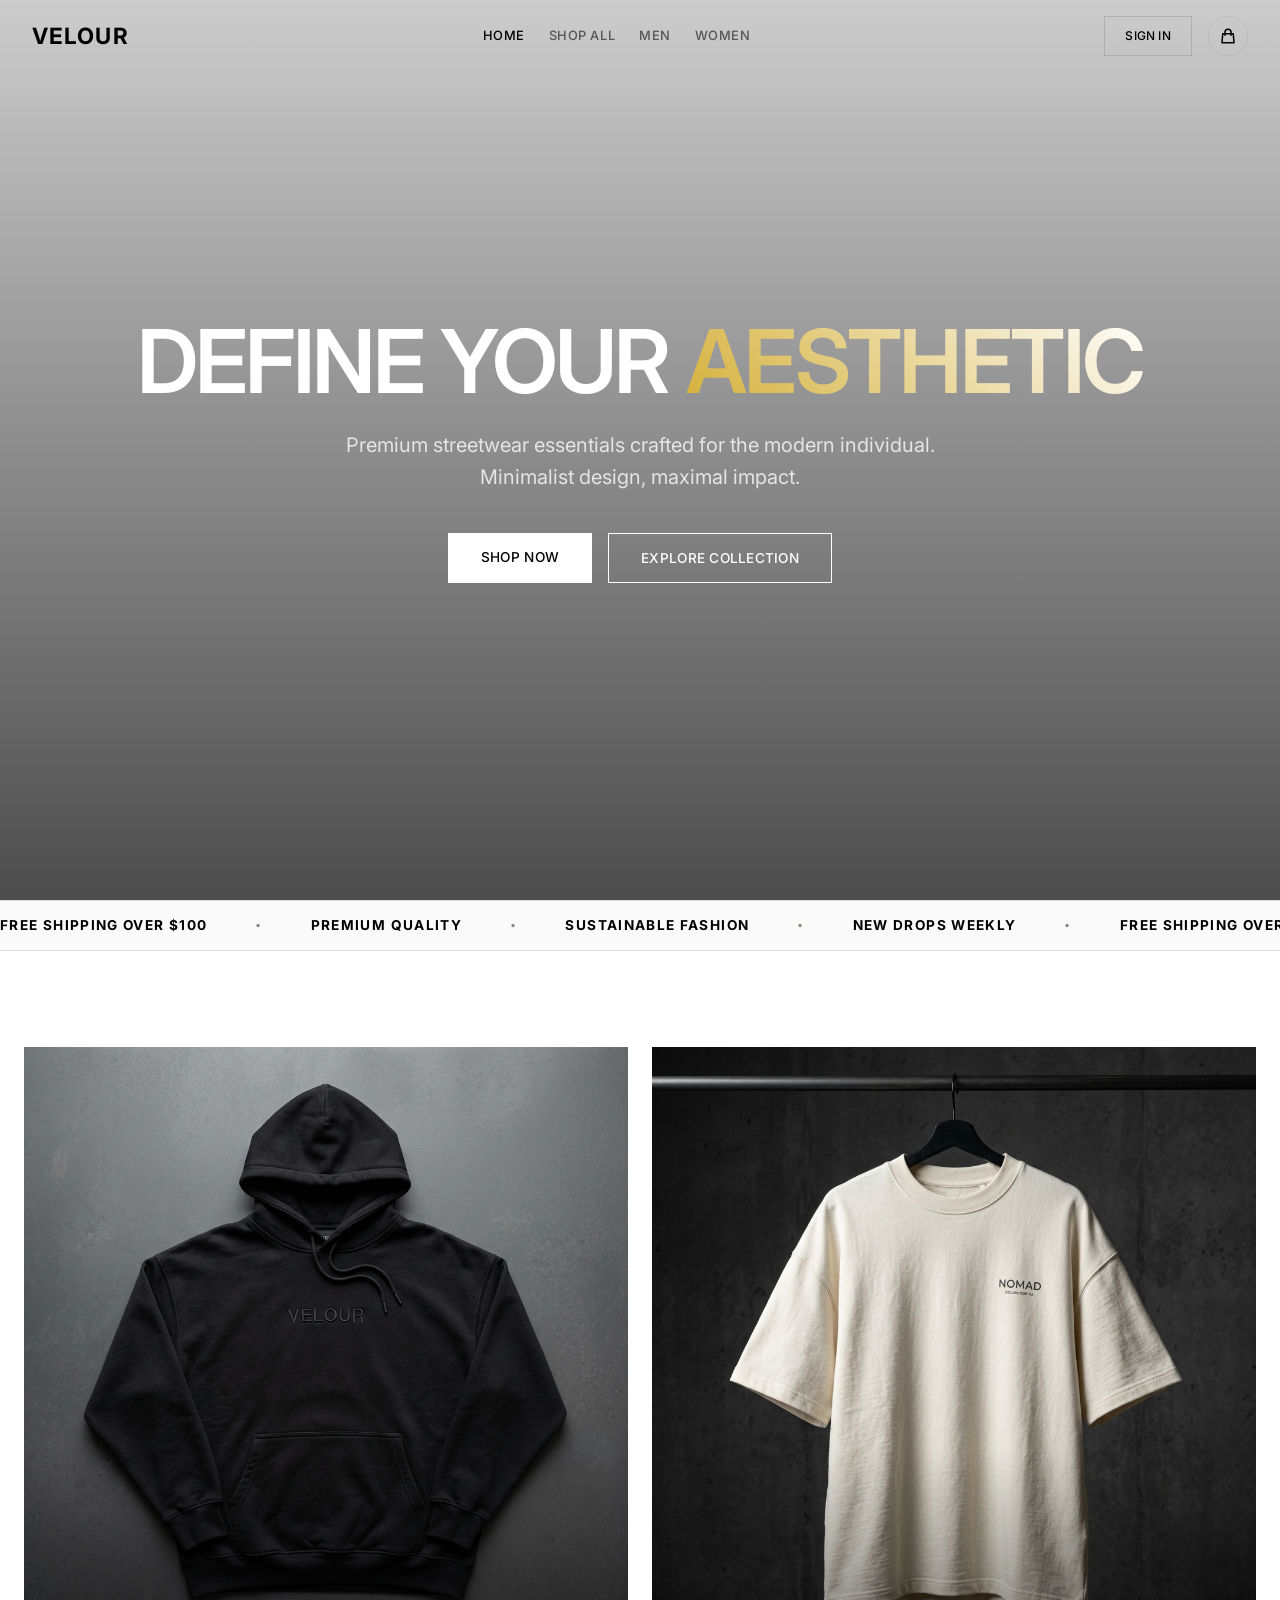
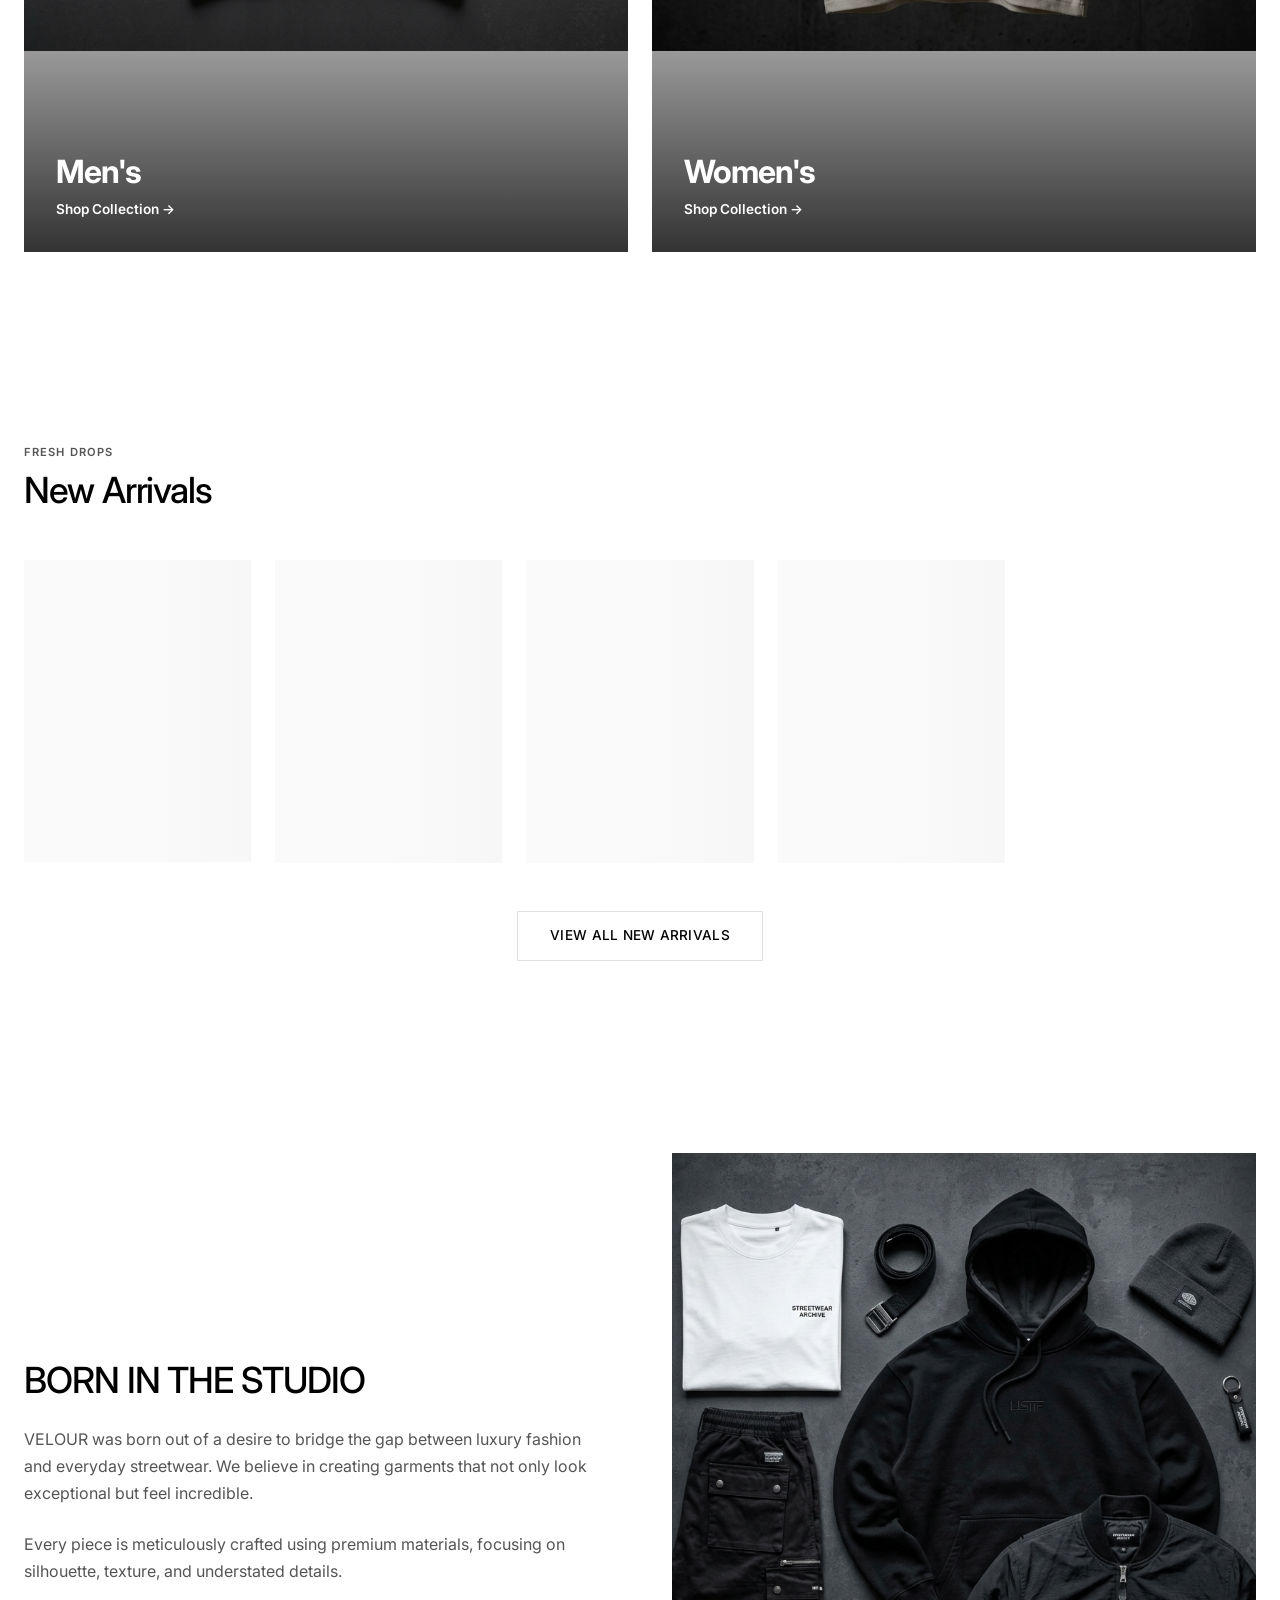
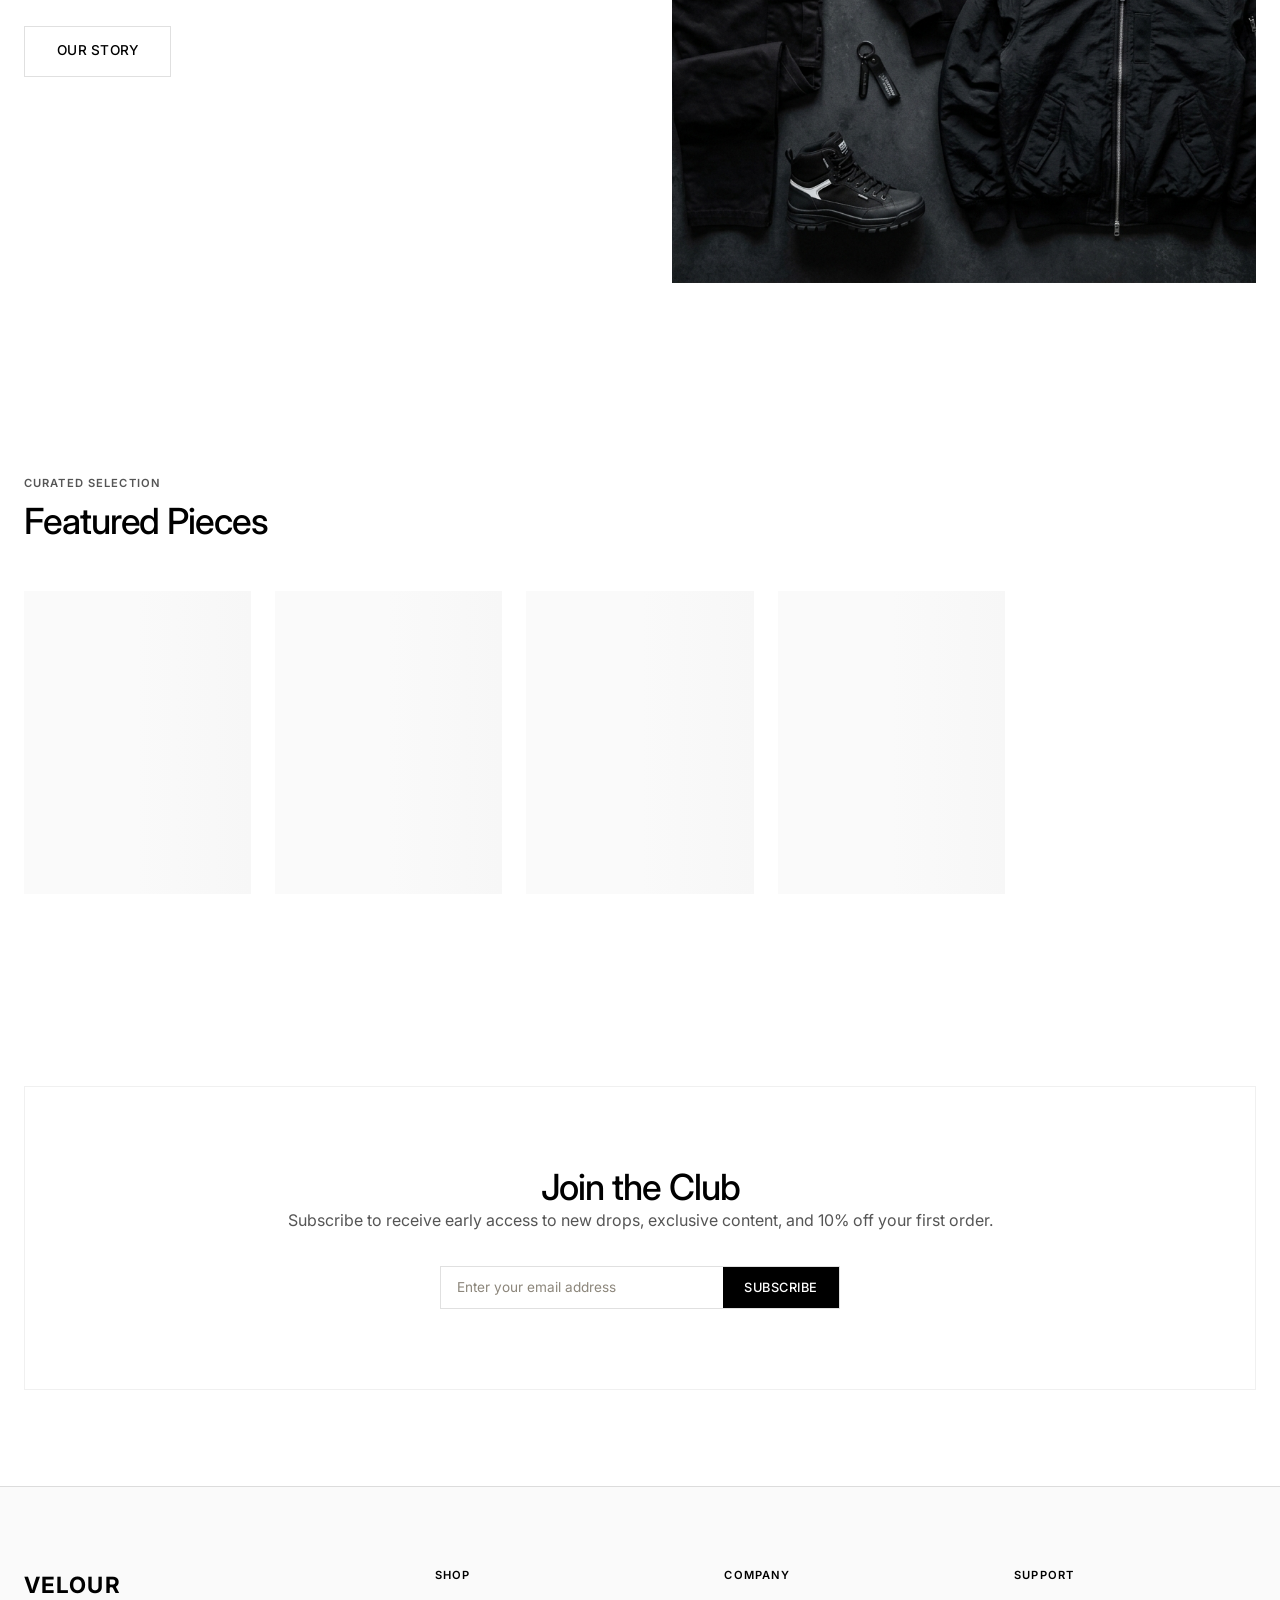
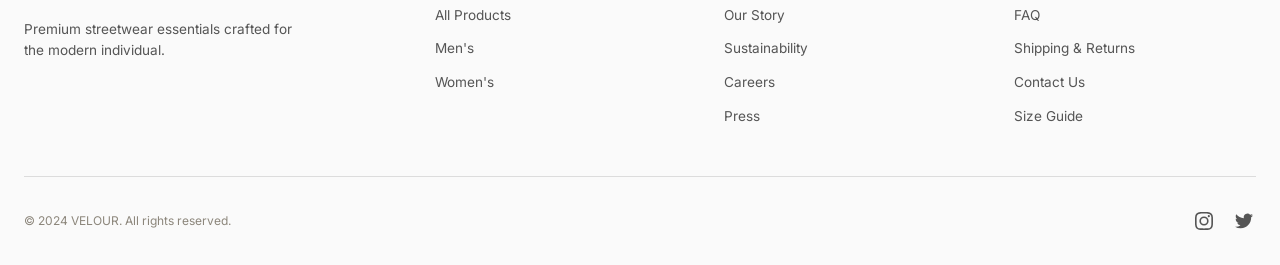
==== commit ae288901: "fix: seamless marquee ticker animation loop with 100% viewport bounds and zero scrollbar overflow" ====
--- a/frontend/index.html
+++ b/frontend/index.html
@@ -4,11 +4,11 @@
   <meta charset="UTF-8">
   <meta name="viewport" content="width=device-width, initial-scale=1.0">
   <title>VELOUR | Premium Streetwear</title>
-  <link rel="stylesheet" href="css/base.css?v=1.5">
-  <link rel="stylesheet" href="css/layout.css?v=1.5">
-  <link rel="stylesheet" href="css/components.css?v=1.5">
-  <link rel="stylesheet" href="css/pages/home.css?v=1.5">
-  <link rel="stylesheet" href="css/responsive.css?v=1.5">
+  <link rel="stylesheet" href="css/base.css?v=1.6">
+  <link rel="stylesheet" href="css/layout.css?v=1.6">
+  <link rel="stylesheet" href="css/components.css?v=1.6">
+  <link rel="stylesheet" href="css/pages/home.css?v=1.6">
+  <link rel="stylesheet" href="css/responsive.css?v=1.6">
 </head>
 <body>
 
--- a/frontend/css/pages/home.css
+++ b/frontend/css/pages/home.css
@@ -60,34 +60,39 @@
   animation: fadeInUp 1s ease 0.6s both;
 }
 
-/* Marquee */
+/* Marquee / Announcement Ticker */
 .marquee-section {
   background: var(--bg-secondary);
   color: var(--text-primary);
   border-top: 1px solid var(--border-default);
   border-bottom: 1px solid var(--border-default);
-  padding: 1rem 0;
+  padding: 0.85rem 0;
   overflow: hidden;
   white-space: nowrap;
   display: flex;
   width: 100%;
-  max-width: 100vw;
+  max-width: 100%;
+  position: relative;
+  user-select: none;
 }
 .marquee-content {
   display: flex;
+  flex-shrink: 0;
+  align-items: center;
   gap: 3rem;
-  animation: marquee 20s linear infinite;
+  min-width: 100%;
+  animation: marquee 25s linear infinite;
   font-weight: 700;
-  font-size: 0.9rem;
+  font-size: 0.85rem;
   letter-spacing: 0.1em;
   text-transform: uppercase;
 }
-.marquee-content span { display: flex; align-items: center; gap: 3rem; }
-.marquee-content span::after { content: '·'; font-size: 1.5rem; line-height: 0; }
+.marquee-content span { display: inline-flex; align-items: center; gap: 3rem; }
+.marquee-content span::after { content: '·'; font-size: 1.25rem; line-height: 0; color: var(--text-muted); }
 
 @keyframes marquee {
-  0% { transform: translateX(0); }
-  100% { transform: translateX(-50%); }
+  0% { transform: translateX(0%); }
+  100% { transform: translateX(-100%); }
 }
 @keyframes fadeInUp {
   from { opacity: 0; transform: translateY(30px); }
--- a/frontend/css/responsive.css
+++ b/frontend/css/responsive.css
@@ -129,11 +129,14 @@
   .header__logo { font-size: 1.2rem !important; }
   .hide-mobile { display: none !important; }
 
-  /* Typography */
+  /* Typography & Marquee */
   .section-title { font-size: 1.75rem !important; }
   .section-header { margin-bottom: 1.5rem !important; }
   .page-hero { padding: 6.5rem 0 2.5rem !important; }
   .page-hero__title { font-size: 2rem !important; }
+  .marquee-section { padding: 0.65rem 0 !important; max-width: 100% !important; overflow: hidden !important; }
+  .marquee-content { font-size: 0.75rem !important; gap: 1.75rem !important; }
+  .marquee-content span { gap: 1.75rem !important; }
 
   /* Tablet Product grid: 2 columns */
   .products-grid {
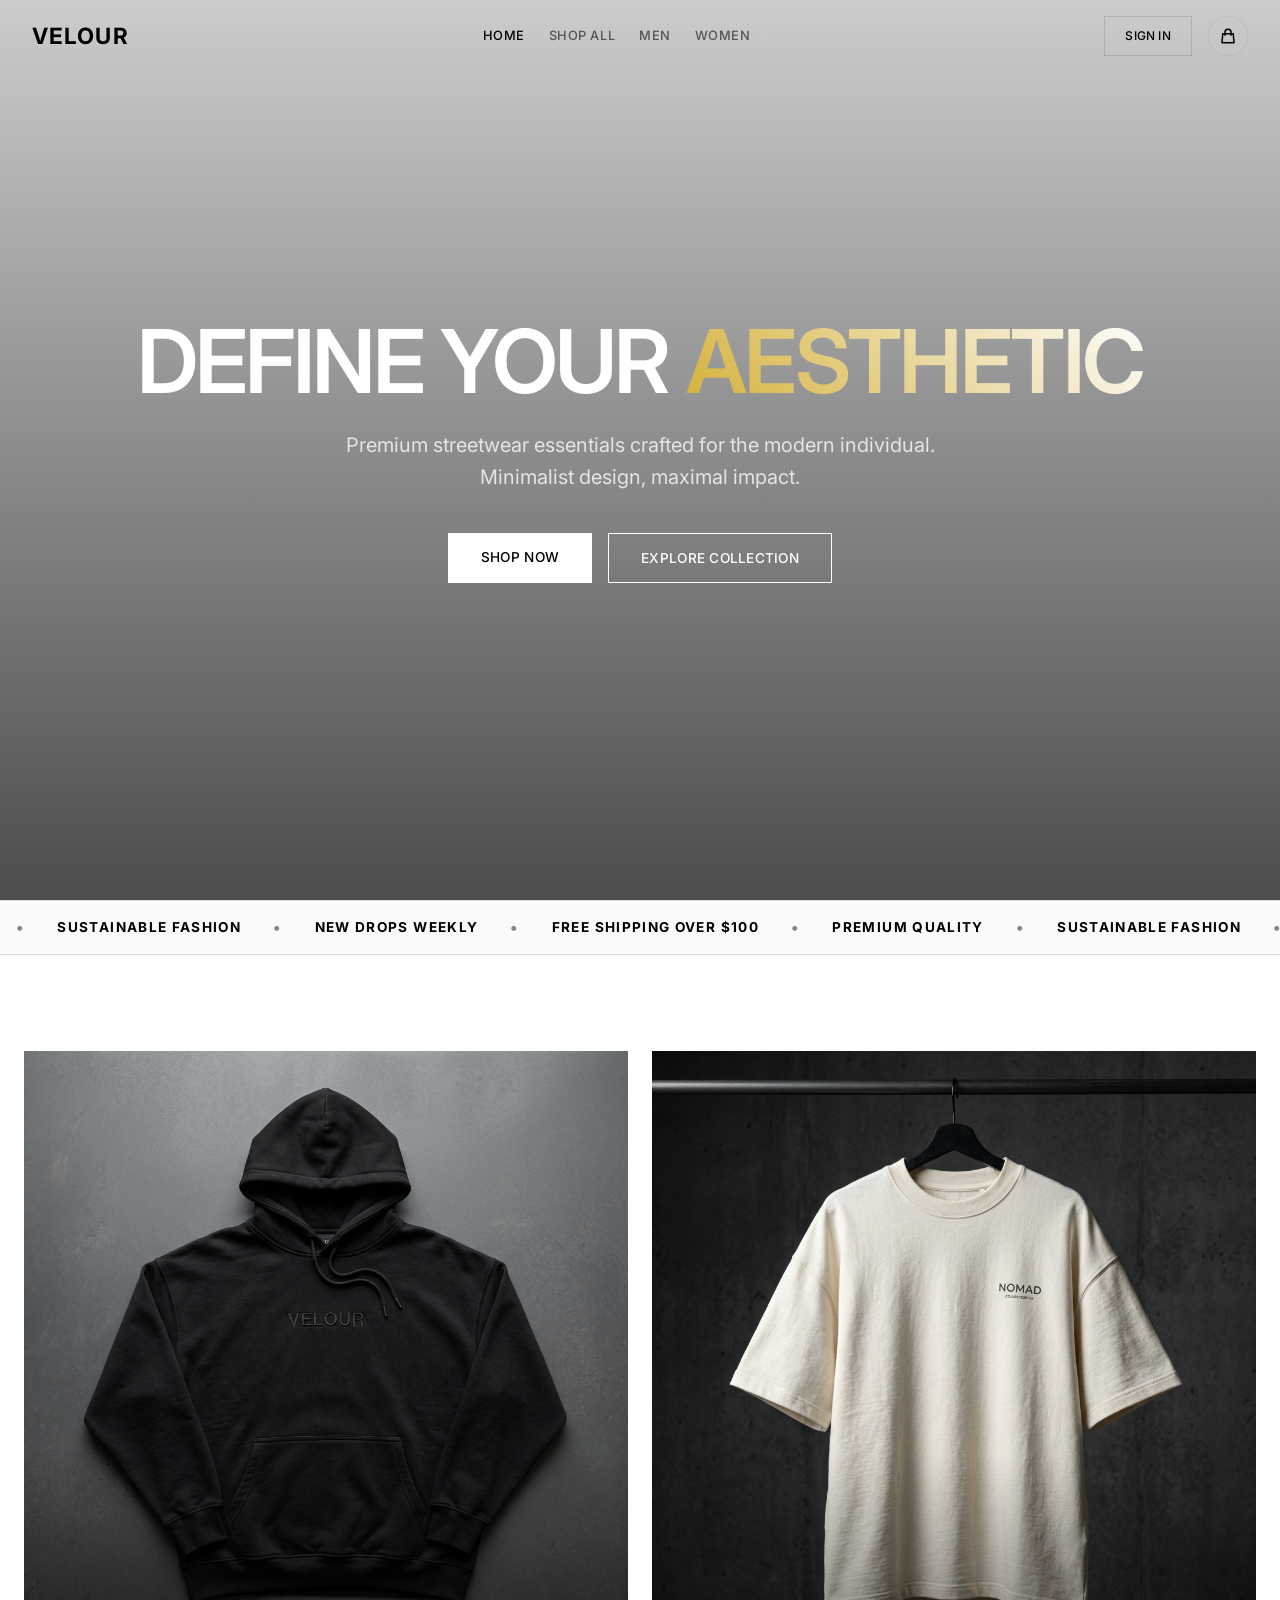
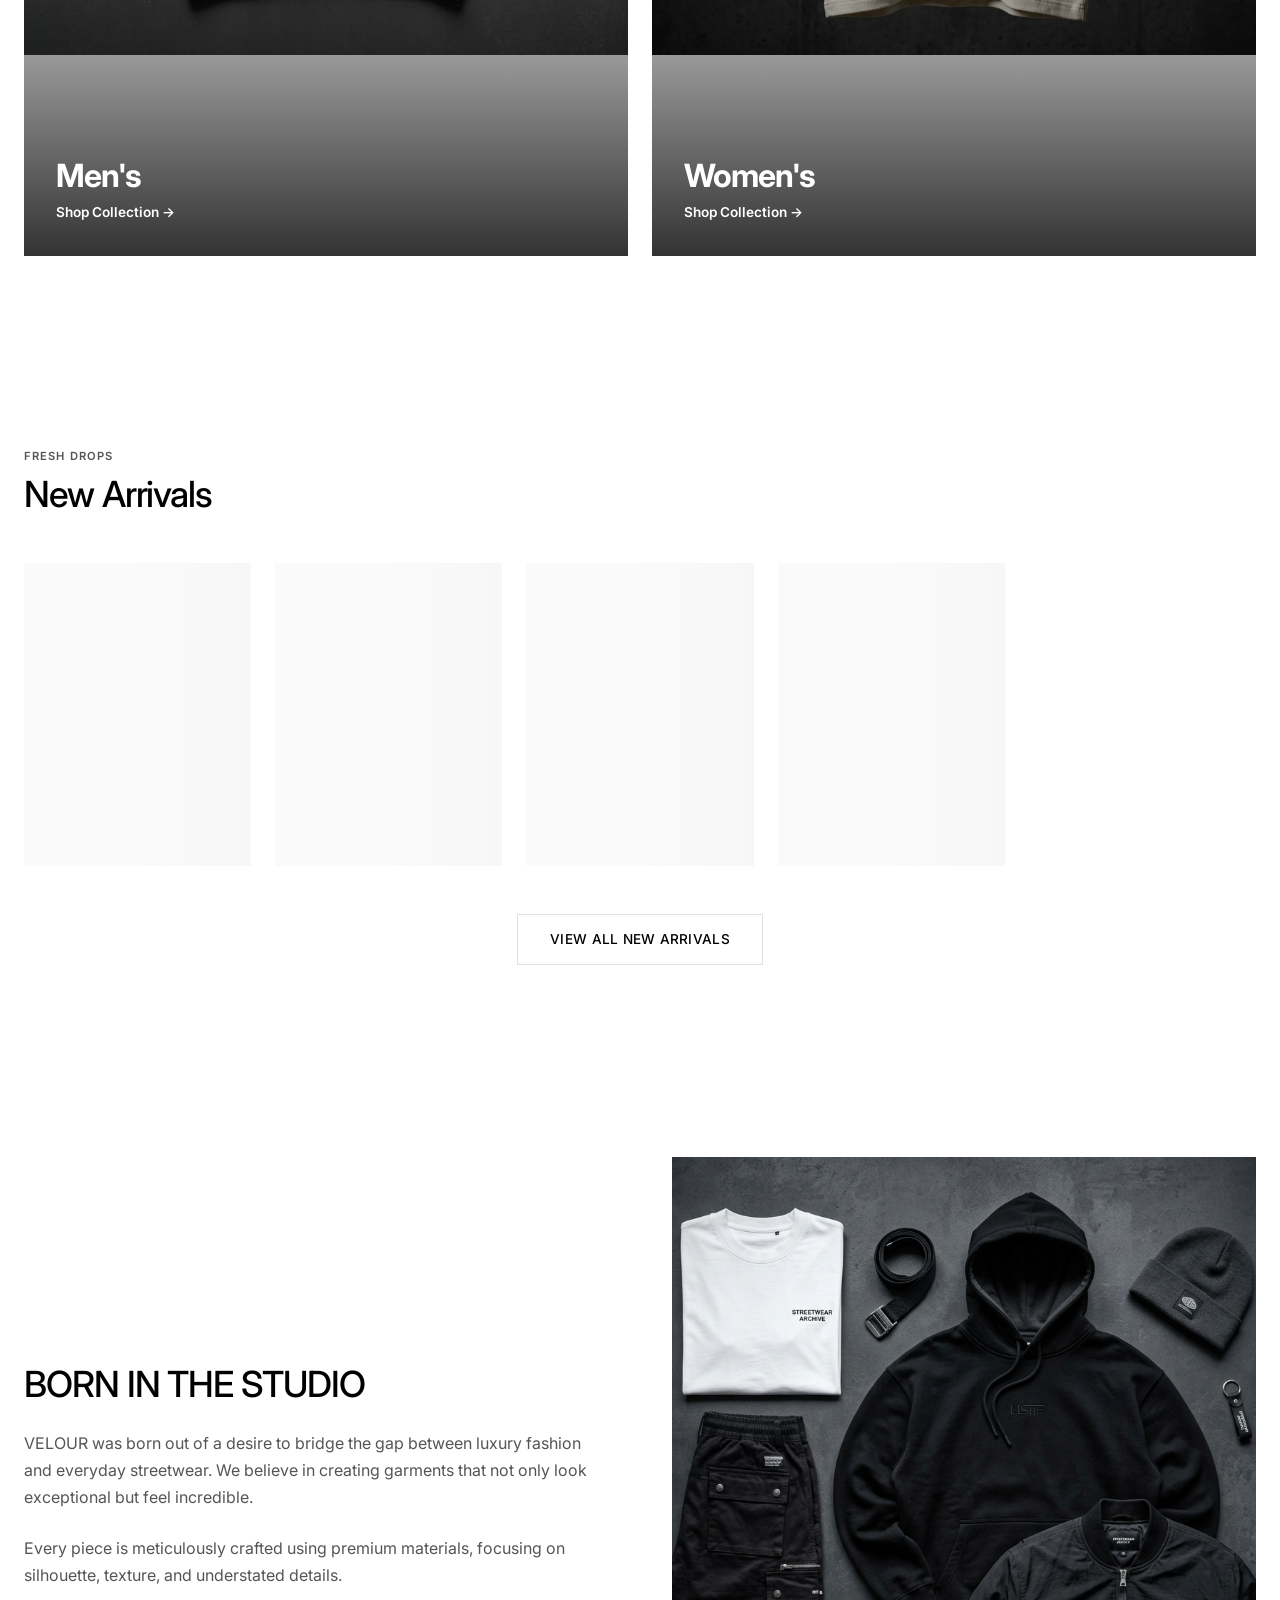
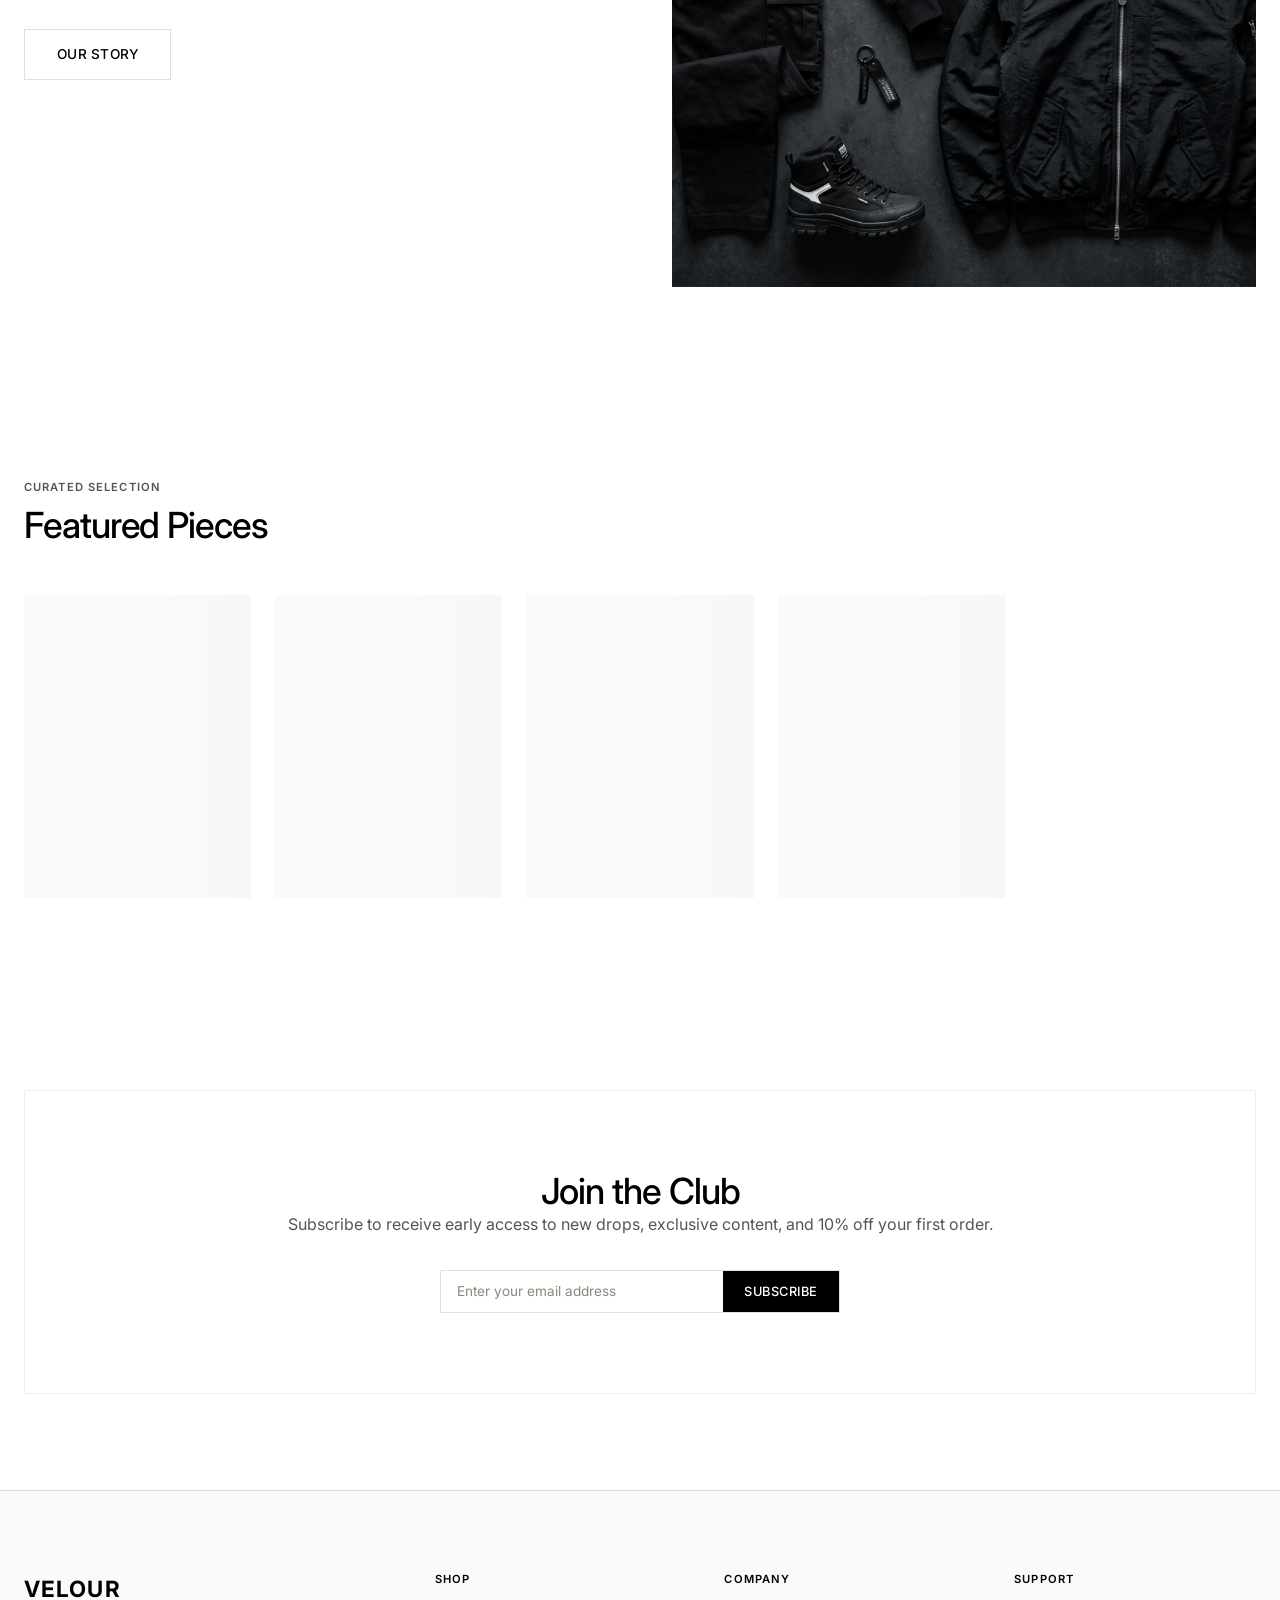
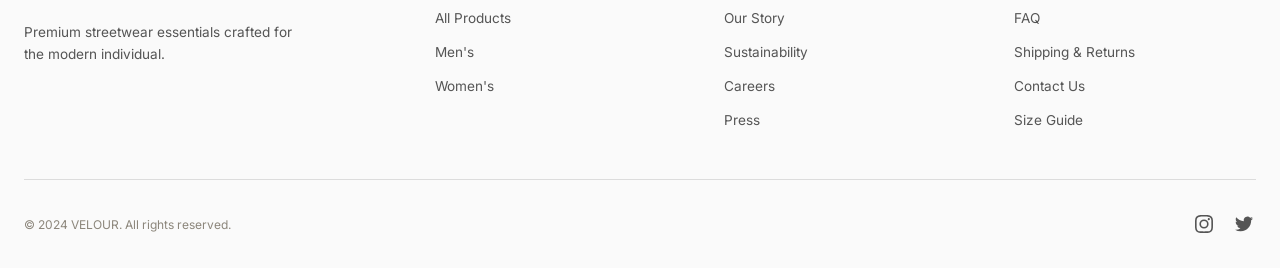
==== commit 66203d59: "Fix marquee ticker: smooth seamless scroll, no duplication or overlap" ====
--- a/frontend/index.html
+++ b/frontend/index.html
@@ -4,11 +4,11 @@
   <meta charset="UTF-8">
   <meta name="viewport" content="width=device-width, initial-scale=1.0">
   <title>VELOUR | Premium Streetwear</title>
-  <link rel="stylesheet" href="css/base.css?v=1.6">
-  <link rel="stylesheet" href="css/layout.css?v=1.6">
-  <link rel="stylesheet" href="css/components.css?v=1.6">
-  <link rel="stylesheet" href="css/pages/home.css?v=1.6">
-  <link rel="stylesheet" href="css/responsive.css?v=1.6">
+  <link rel="stylesheet" href="css/base.css?v=1.7">
+  <link rel="stylesheet" href="css/layout.css?v=1.7">
+  <link rel="stylesheet" href="css/components.css?v=1.7">
+  <link rel="stylesheet" href="css/pages/home.css?v=1.7">
+  <link rel="stylesheet" href="css/responsive.css?v=1.7">
 </head>
 <body>
 
@@ -77,26 +77,19 @@
 
     <!-- Marquee -->
     <div class="marquee-section">
-      <div class="marquee-content">
-        <span>FREE SHIPPING OVER $100</span>
-        <span>PREMIUM QUALITY</span>
-        <span>SUSTAINABLE FASHION</span>
-        <span>NEW DROPS WEEKLY</span>
-        <!-- Repeat for seamless loop -->
-        <span>FREE SHIPPING OVER $100</span>
-        <span>PREMIUM QUALITY</span>
-        <span>SUSTAINABLE FASHION</span>
-        <span>NEW DROPS WEEKLY</span>
-      </div>
-      <div class="marquee-content" aria-hidden="true">
-        <span>FREE SHIPPING OVER $100</span>
-        <span>PREMIUM QUALITY</span>
-        <span>SUSTAINABLE FASHION</span>
-        <span>NEW DROPS WEEKLY</span>
-        <span>FREE SHIPPING OVER $100</span>
-        <span>PREMIUM QUALITY</span>
-        <span>SUSTAINABLE FASHION</span>
-        <span>NEW DROPS WEEKLY</span>
+      <div class="marquee-track">
+        <div class="marquee-content">
+          <span>SUSTAINABLE FASHION</span>
+          <span>NEW DROPS WEEKLY</span>
+          <span>FREE SHIPPING OVER $100</span>
+          <span>PREMIUM QUALITY</span>
+        </div>
+        <div class="marquee-content" aria-hidden="true">
+          <span>SUSTAINABLE FASHION</span>
+          <span>NEW DROPS WEEKLY</span>
+          <span>FREE SHIPPING OVER $100</span>
+          <span>PREMIUM QUALITY</span>
+        </div>
       </div>
     </div>
 
--- a/frontend/css/pages/home.css
+++ b/frontend/css/pages/home.css
@@ -68,31 +68,43 @@
   border-bottom: 1px solid var(--border-default);
   padding: 0.85rem 0;
   overflow: hidden;
-  white-space: nowrap;
-  display: flex;
   width: 100%;
   max-width: 100%;
   position: relative;
   user-select: none;
 }
+.marquee-track {
+  display: flex;
+  width: max-content;
+  animation: marquee 20s linear infinite;
+}
 .marquee-content {
   display: flex;
   flex-shrink: 0;
   align-items: center;
-  gap: 3rem;
-  min-width: 100%;
-  animation: marquee 25s linear infinite;
+  gap: 2rem;
+  padding: 0 1rem;
   font-weight: 700;
   font-size: 0.85rem;
   letter-spacing: 0.1em;
   text-transform: uppercase;
-}
-.marquee-content span { display: inline-flex; align-items: center; gap: 3rem; }
-.marquee-content span::after { content: '·'; font-size: 1.25rem; line-height: 0; color: var(--text-muted); }
+  white-space: nowrap;
+}
+.marquee-content span {
+  display: inline-flex;
+  align-items: center;
+  white-space: nowrap;
+}
+.marquee-content span::before {
+  content: '•';
+  margin-right: 2rem;
+  font-size: 1rem;
+  color: var(--text-muted);
+}
 
 @keyframes marquee {
-  0% { transform: translateX(0%); }
-  100% { transform: translateX(-100%); }
+  0% { transform: translateX(0); }
+  100% { transform: translateX(-50%); }
 }
 @keyframes fadeInUp {
   from { opacity: 0; transform: translateY(30px); }
--- a/frontend/css/responsive.css
+++ b/frontend/css/responsive.css
@@ -135,8 +135,8 @@
   .page-hero { padding: 6.5rem 0 2.5rem !important; }
   .page-hero__title { font-size: 2rem !important; }
   .marquee-section { padding: 0.65rem 0 !important; max-width: 100% !important; overflow: hidden !important; }
-  .marquee-content { font-size: 0.75rem !important; gap: 1.75rem !important; }
-  .marquee-content span { gap: 1.75rem !important; }
+  .marquee-content { font-size: 0.75rem !important; gap: 1.25rem !important; padding: 0 0.75rem !important; }
+  .marquee-content span::before { margin-right: 1.25rem !important; }
 
   /* Tablet Product grid: 2 columns */
   .products-grid {
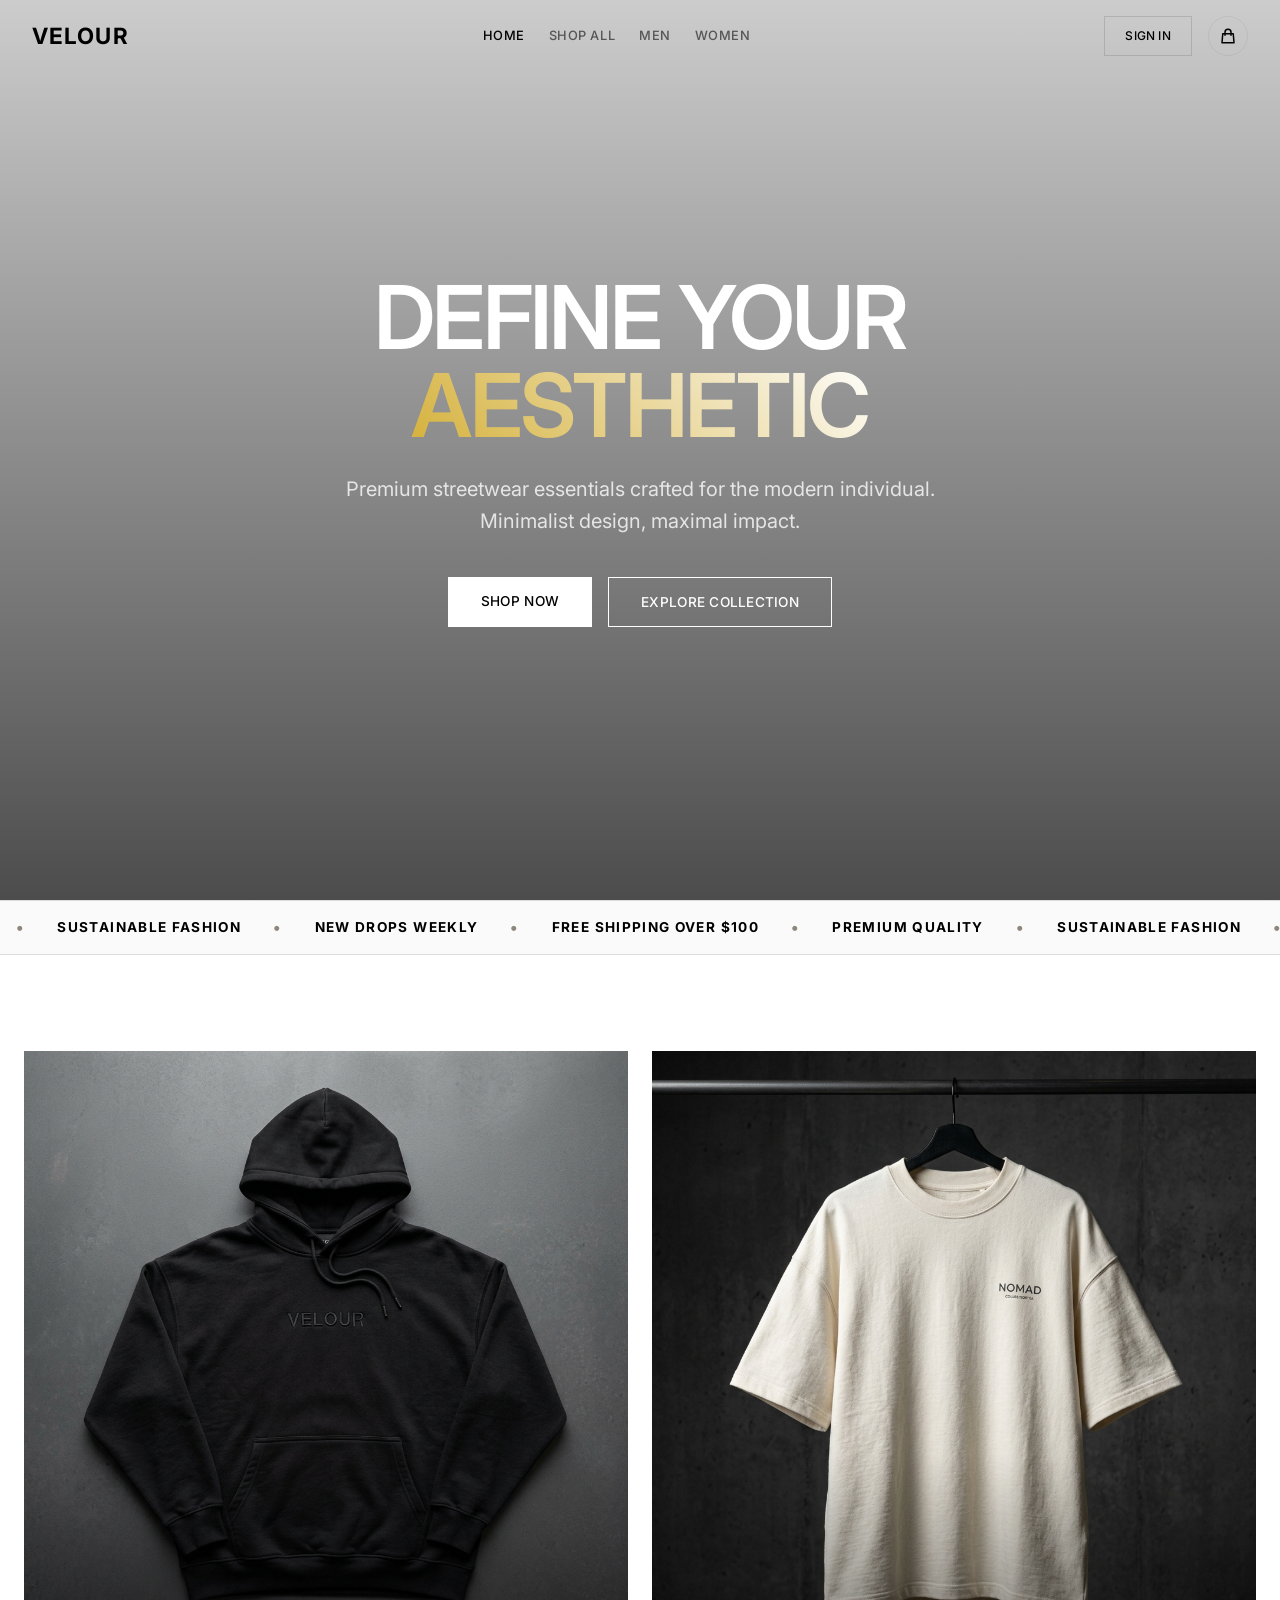
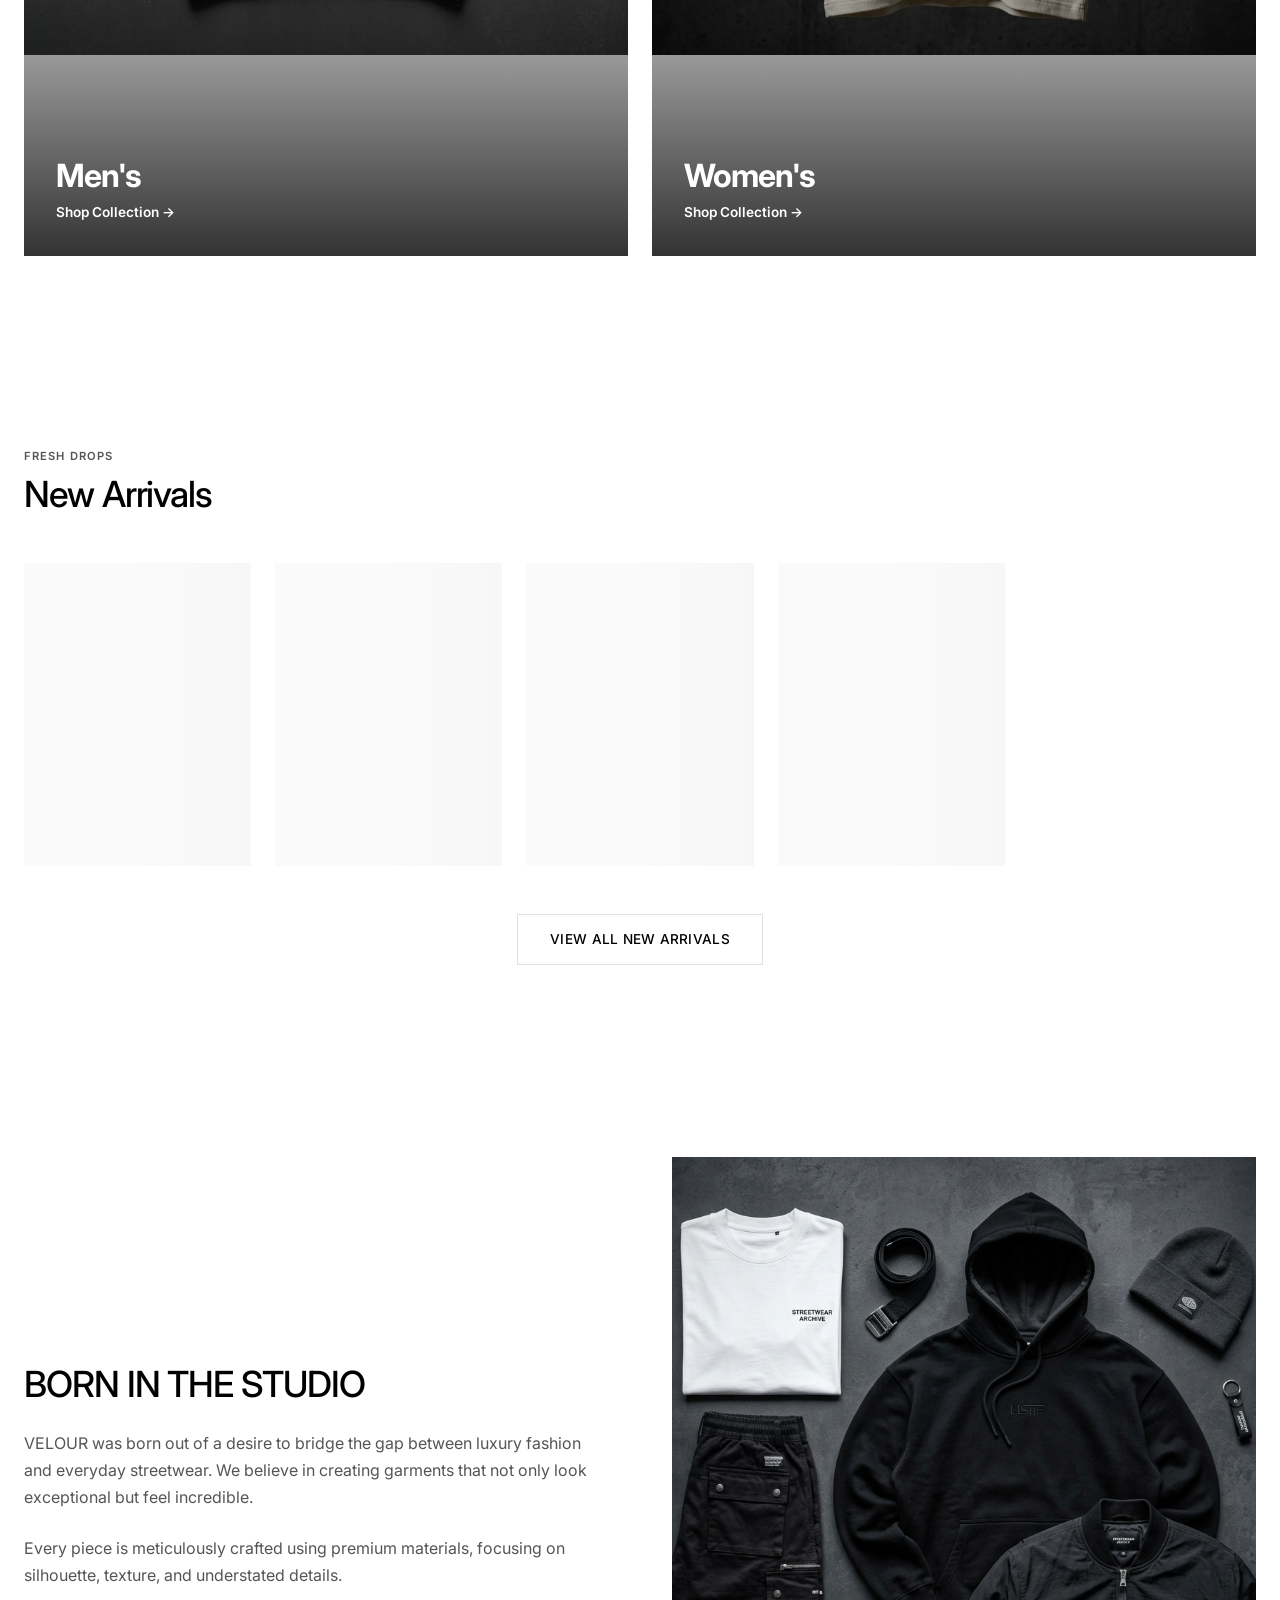
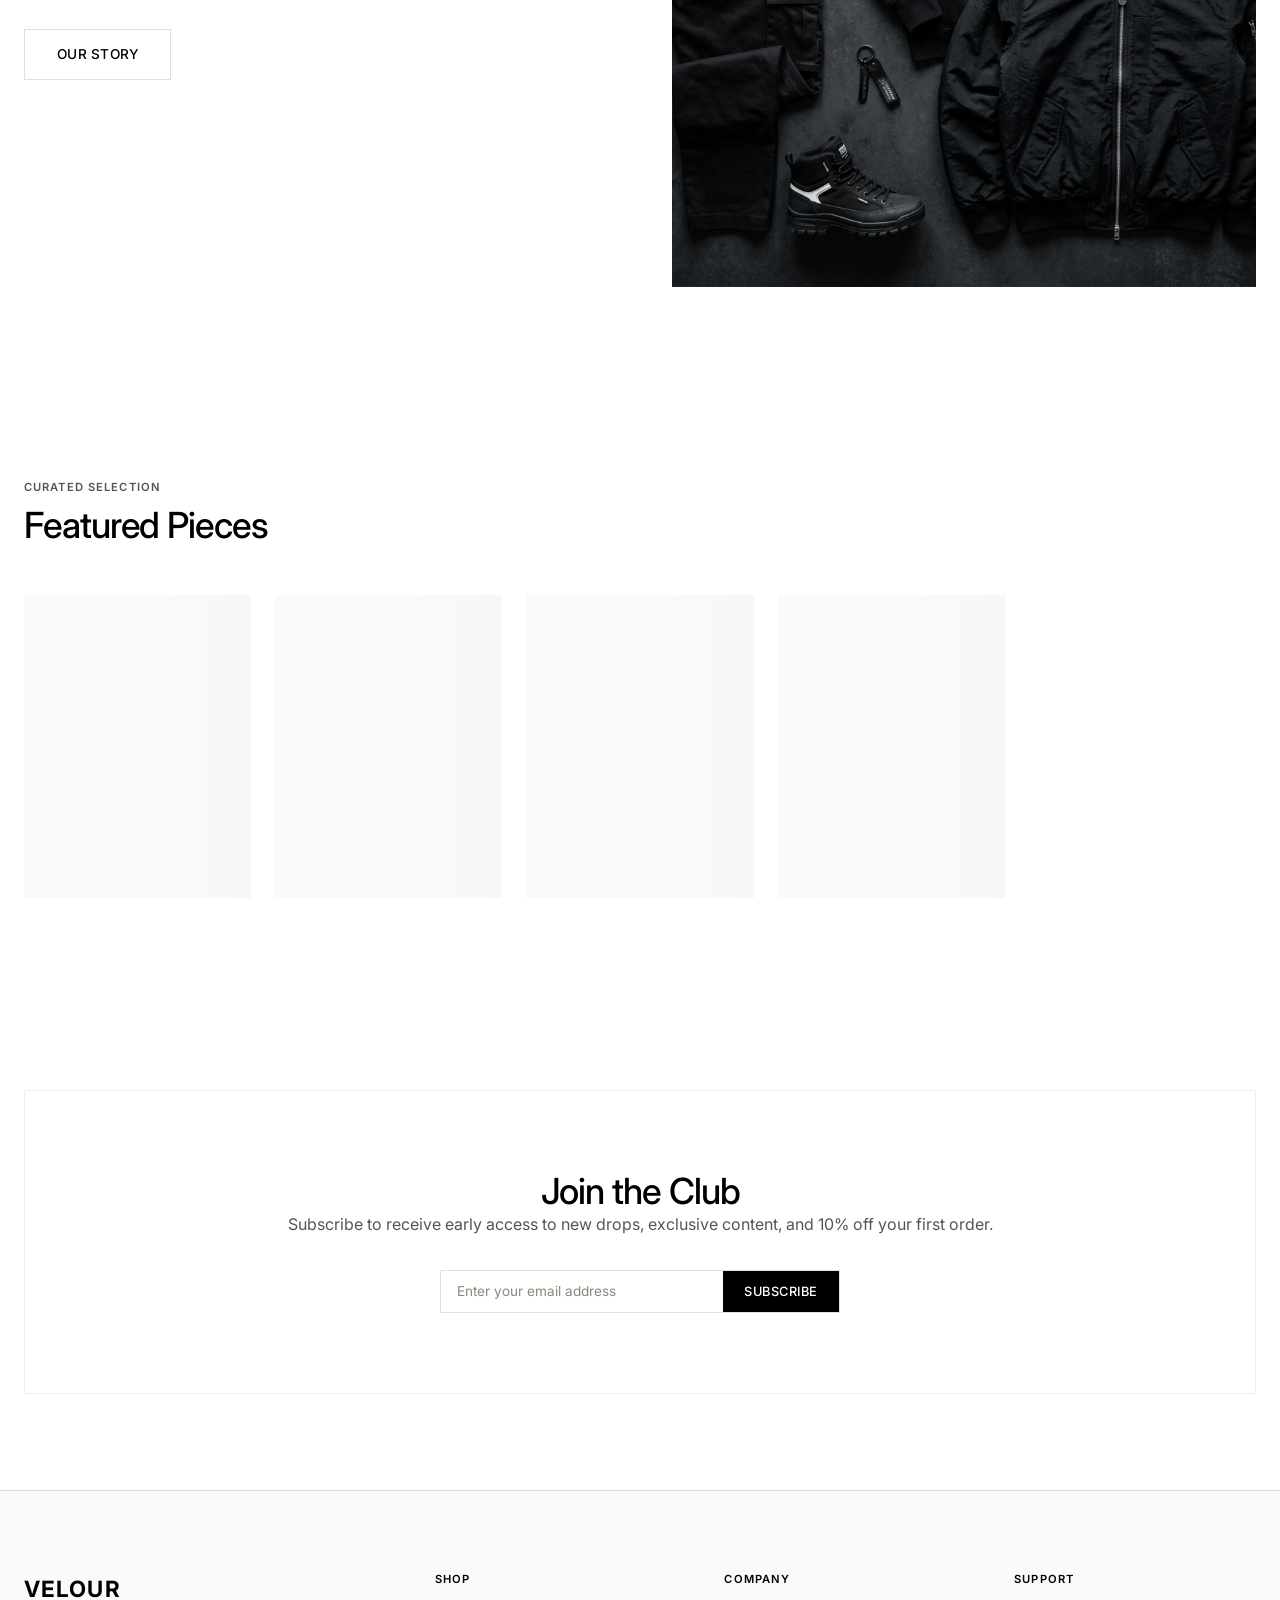
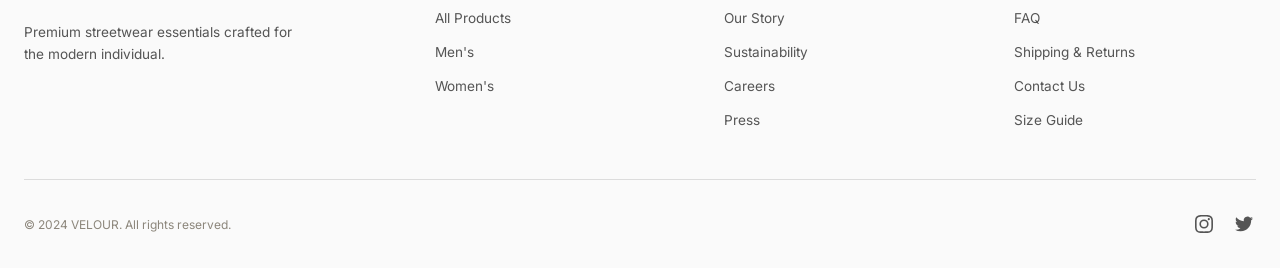
==== commit cedf5580: "Fix complete mobile responsiveness across 320px, 375px, 425px viewports (v1.8)" ====
--- a/frontend/index.html
+++ b/frontend/index.html
@@ -4,11 +4,11 @@
   <meta charset="UTF-8">
   <meta name="viewport" content="width=device-width, initial-scale=1.0">
   <title>VELOUR | Premium Streetwear</title>
-  <link rel="stylesheet" href="css/base.css?v=1.7">
-  <link rel="stylesheet" href="css/layout.css?v=1.7">
-  <link rel="stylesheet" href="css/components.css?v=1.7">
-  <link rel="stylesheet" href="css/pages/home.css?v=1.7">
-  <link rel="stylesheet" href="css/responsive.css?v=1.7">
+  <link rel="stylesheet" href="css/base.css?v=1.8">
+  <link rel="stylesheet" href="css/layout.css?v=1.8">
+  <link rel="stylesheet" href="css/components.css?v=1.8">
+  <link rel="stylesheet" href="css/pages/home.css?v=1.8">
+  <link rel="stylesheet" href="css/responsive.css?v=1.8">
 </head>
 <body>
 
--- a/frontend/css/responsive.css
+++ b/frontend/css/responsive.css
@@ -21,23 +21,6 @@
   box-sizing: border-box;
 }
 
-/* Force child elements to respect parent width bounds */
-* {
-  max-width: 100%;
-  box-sizing: border-box;
-}
-
-main,
-section,
-footer,
-header,
-nav,
-aside,
-div {
-  max-width: 100% !important;
-  overflow-x: hidden;
-}
-
 /* Responsive media assets */
 img,
 video {
@@ -54,6 +37,19 @@
   margin-right: auto !important;
   padding-left: 1.5rem !important;
   padding-right: 1.5rem !important;
+  box-sizing: border-box !important;
+}
+
+/* Prevent main/section from causing overflow, but NOT generic div
+   (which would break the marquee track and other positioned elements) */
+main,
+section,
+footer,
+header,
+nav,
+aside {
+  max-width: 100%;
+  box-sizing: border-box;
 }
 
 /* ═══════════════════════════════════════════════════════════════════
@@ -134,7 +130,7 @@
   .section-header { margin-bottom: 1.5rem !important; }
   .page-hero { padding: 6.5rem 0 2.5rem !important; }
   .page-hero__title { font-size: 2rem !important; }
-  .marquee-section { padding: 0.65rem 0 !important; max-width: 100% !important; overflow: hidden !important; }
+  .marquee-section { padding: 0.65rem 0 !important; overflow: hidden !important; }
   .marquee-content { font-size: 0.75rem !important; gap: 1.25rem !important; padding: 0 0.75rem !important; }
   .marquee-content span::before { margin-right: 1.25rem !important; }
 
@@ -161,13 +157,23 @@
   .cart-item-row { gap: 1rem !important; }
   .cart-item-row img { width: 80px !important; height: 100px !important; }
   .cart-item-actions { flex-direction: column !important; align-items: flex-start !important; gap: 0.5rem !important; }
-  .cart-drawer { width: 100vw !important; }
+  .cart-drawer { width: 100% !important; max-width: 100% !important; }
   .form-row { grid-template-columns: 1fr !important; }
 
   /* Buttons */
   .btn { font-size: 0.78rem !important; padding: 0.7rem 1.2rem !important; }
   .btn-lg { font-size: 0.82rem !important; padding: 0.8rem 1.5rem !important; }
   .btn-sm { font-size: 0.68rem !important; padding: 0.5rem 0.875rem !important; }
+
+  /* Top bar stacking for shop page */
+  .top-bar {
+    flex-wrap: wrap !important;
+    gap: 0.5rem !important;
+  }
+  .sort-dropdown {
+    font-size: 0.78rem !important;
+    padding: 0.4rem 0.75rem !important;
+  }
 }
 
 /* ═══════════════════════════════════════════════════════════════════
@@ -184,9 +190,10 @@
 
   /* ── Hero Section Boundary & Viewport fit ── */
   .hero-section {
-    height: 80vh !important;
+    height: 85vh !important;
     min-height: 380px !important;
-    padding: 3rem 1rem !important;
+    max-height: 100vh !important;
+    padding: 3rem 0.75rem !important;
     display: flex !important;
     align-items: center !important;
     justify-content: center !important;
@@ -195,13 +202,15 @@
   .hero-content {
     padding: 0 !important;
     width: 100% !important;
+    max-width: 100% !important;
+    box-sizing: border-box !important;
   }
   .hero-title {
     font-size: 1.85rem !important;
     line-height: 1.1 !important;
     margin-bottom: 1rem !important;
-    word-wrap: break-word;
-    overflow-wrap: break-word;
+    word-wrap: break-word !important;
+    overflow-wrap: break-word !important;
   }
   .hero-sub {
     font-size: 0.85rem !important;
@@ -214,21 +223,25 @@
     gap: 0.5rem !important;
     width: 100% !important;
     align-items: center !important;
-  }
-  .hero-actions .btn {
-    width: 100% !important;
-    max-width: 260px !important;
+    padding: 0 !important;
+  }
+  .hero-actions .btn,
+  .hero-actions a.btn,
+  .hero-actions button.btn {
+    width: 100% !important;
+    max-width: 280px !important;
     margin: 0 !important;
+    box-sizing: border-box !important;
   }
 
   /* ── Product Grid: Enforce exactly 1 card per row ── */
   .products-grid {
     grid-template-columns: 1fr !important;
-    gap: 2rem !important;
+    gap: 1.5rem !important;
     width: 100% !important;
   }
   .product-card {
-    max-width: 320px !important;
+    max-width: 100% !important;
     width: 100% !important;
     margin: 0 auto !important;
     box-sizing: border-box !important;
@@ -241,27 +254,39 @@
     padding: 0.6rem !important;
   }
 
-  /* Category cards centering */
+  /* Category cards */
+  .category-cards {
+    grid-template-columns: 1fr !important;
+    gap: 1rem !important;
+  }
   .category-card {
     aspect-ratio: 16/10 !important;
-    max-width: 380px !important;
+    width: 100% !important;
+    max-width: 100% !important;
     margin: 0 auto !important;
   }
   .category-title { font-size: 1.25rem !important; color: #FFFFFF !important; }
   .category-link { color: #FFFFFF !important; }
 
-  /* Story section centering */
+  /* Story section */
+  .story-section {
+    grid-template-columns: 1fr !important;
+    gap: 1.5rem !important;
+  }
   .story-img {
     aspect-ratio: 16/10 !important;
-    max-width: 380px !important;
+    width: 100% !important;
+    max-width: 100% !important;
     margin: 0 auto !important;
   }
 
   /* Newsletter Form Stacking */
   .newsletter-banner {
-    padding: 2rem 1rem !important;
-    max-width: 380px !important;
+    padding: 2rem 0.75rem !important;
+    width: 100% !important;
+    max-width: 100% !important;
     margin: 0 auto !important;
+    box-sizing: border-box !important;
   }
   .newsletter-banner form,
   .newsletter-form {
@@ -302,6 +327,24 @@
 
   /* Shop sidebar drawer width adjustment */
   .sidebar { width: 90vw !important; }
+
+  /* Page Hero */
+  .page-hero {
+    padding: 5rem 0 2rem !important;
+  }
+  .page-hero__title {
+    font-size: 1.75rem !important;
+  }
+  .page-hero__sub {
+    font-size: 0.85rem !important;
+  }
+
+  /* Search bar */
+  .search-bar {
+    max-width: 100% !important;
+    width: 100% !important;
+    box-sizing: border-box !important;
+  }
 
   /* Footer elements stack */
   .footer { padding: 2rem 0 1rem !important; }
@@ -313,6 +356,127 @@
     padding-top: 1rem !important;
   }
   .footer__brand-desc { max-width: 100% !important; }
+
+  /* Product page mobile */
+  .product-layout {
+    grid-template-columns: 1fr !important;
+    gap: 1.5rem !important;
+  }
+  .product-details {
+    position: static !important;
+  }
+  .p-title {
+    font-size: 1.5rem !important;
+  }
+  .p-desc {
+    font-size: 0.9rem !important;
+  }
+  .gallery-main {
+    aspect-ratio: 4/5 !important;
+    width: 100% !important;
+  }
+  .gallery-thumbs {
+    overflow-x: auto !important;
+    flex-wrap: nowrap !important;
+    gap: 0.5rem !important;
+    -webkit-overflow-scrolling: touch;
+  }
+  .thumb {
+    width: 56px !important;
+    height: 70px !important;
+    flex-shrink: 0 !important;
+  }
+  .product-buy-row {
+    flex-direction: column !important;
+    gap: 0.75rem !important;
+  }
+  .product-buy-row .btn,
+  .product-buy-row .qty-control {
+    width: 100% !important;
+  }
+  .qty-control {
+    justify-content: center !important;
+  }
+
+  /* Cart page mobile */
+  .cart-page-layout {
+    grid-template-columns: 1fr !important;
+    gap: 1.5rem !important;
+  }
+  .cart-item-row {
+    gap: 0.75rem !important;
+  }
+  .cart-item-row img {
+    width: 70px !important;
+    height: 90px !important;
+  }
+  .cart-item-title {
+    font-size: 0.9rem !important;
+  }
+  .cart-item-actions {
+    flex-direction: column !important;
+    align-items: flex-start !important;
+    gap: 0.5rem !important;
+  }
+  .summary-box {
+    position: static !important;
+    padding: 1.25rem !important;
+  }
+
+  /* Checkout mobile */
+  .checkout-layout {
+    grid-template-columns: 1fr !important;
+    gap: 1.5rem !important;
+  }
+  .summary-card {
+    position: static !important;
+    order: -1 !important;
+    margin-bottom: 1rem !important;
+    padding: 1.25rem !important;
+  }
+  .step-label {
+    font-size: 0.6rem !important;
+  }
+  .pay-tabs {
+    flex-direction: column !important;
+    gap: 0.5rem !important;
+  }
+
+  /* Auth page mobile */
+  .auth-page {
+    padding: 1rem !important;
+  }
+  .auth-card {
+    padding: 2rem 1.25rem !important;
+    max-width: 100% !important;
+    width: 100% !important;
+    box-sizing: border-box !important;
+  }
+  .auth-logo {
+    font-size: 1.5rem !important;
+    margin-bottom: 1.5rem !important;
+  }
+  .auth-tabs {
+    gap: 0 !important;
+  }
+  .auth-tab {
+    font-size: 0.8rem !important;
+    padding: 0.75rem 0 !important;
+  }
+
+  /* Marquee adjustments */
+  .marquee-section {
+    padding: 0.5rem 0 !important;
+    overflow: hidden !important;
+  }
+  .marquee-content {
+    font-size: 0.7rem !important;
+    gap: 1rem !important;
+    padding: 0 0.5rem !important;
+  }
+  .marquee-content span::before {
+    margin-right: 1rem !important;
+  }
 }
 
 /* ═══════════════════════════════════════════════════════════════════
@@ -328,16 +492,25 @@
   .header__logo { font-size: 1.05rem !important; }
 
   /* Small Phone Hero */
-  .hero-title { font-size: 1.45rem !important; }
-  .hero-sub { font-size: 0.78rem !important; }
-  .hero-actions .btn { max-width: 220px !important; }
+  .hero-section {
+    height: 80vh !important;
+    min-height: 350px !important;
+    padding: 2rem 0.5rem !important;
+  }
+  .hero-title { font-size: 1.4rem !important; }
+  .hero-sub { font-size: 0.75rem !important; }
+  .hero-actions .btn,
+  .hero-actions a.btn,
+  .hero-actions button.btn {
+    max-width: 220px !important;
+    font-size: 0.7rem !important;
+    padding: 0.65rem 1rem !important;
+  }
 
   /* Grid & Cards sizing fit */
-  .product-card {
-    max-width: 280px !important;
-  }
   .product-card__name { font-size: 0.75rem !important; }
   .product-card__add { font-size: 0.65rem !important; padding: 0.5rem !important; }
+  .product-card__price { font-size: 0.8rem !important; }
 
   /* Auth Card Padding */
   .auth-card { padding: 1.5rem 0.75rem !important; }
@@ -346,4 +519,30 @@
   /* Cart lists */
   .cart-item-row img { width: 60px !important; height: 75px !important; }
   .summary-box { padding: 1rem !important; }
-}
+
+  /* Marquee even smaller */
+  .marquee-content {
+    font-size: 0.6rem !important;
+    gap: 0.75rem !important;
+  }
+  .marquee-content span::before {
+    margin-right: 0.75rem !important;
+  }
+
+  /* Newsletter */
+  .newsletter-banner {
+    padding: 1.5rem 0.5rem !important;
+  }
+
+  /* Product page */
+  .p-title { font-size: 1.3rem !important; }
+  .p-price { font-size: 1.2rem !important; }
+
+  /* Category */
+  .category-title { font-size: 1.1rem !important; }
+  .category-card-content { bottom: 0.75rem !important; left: 0.75rem !important; }
+
+  /* Section titles */
+  .section-title { font-size: 1.25rem !important; }
+  .section-label { font-size: 0.6rem !important; }
+}
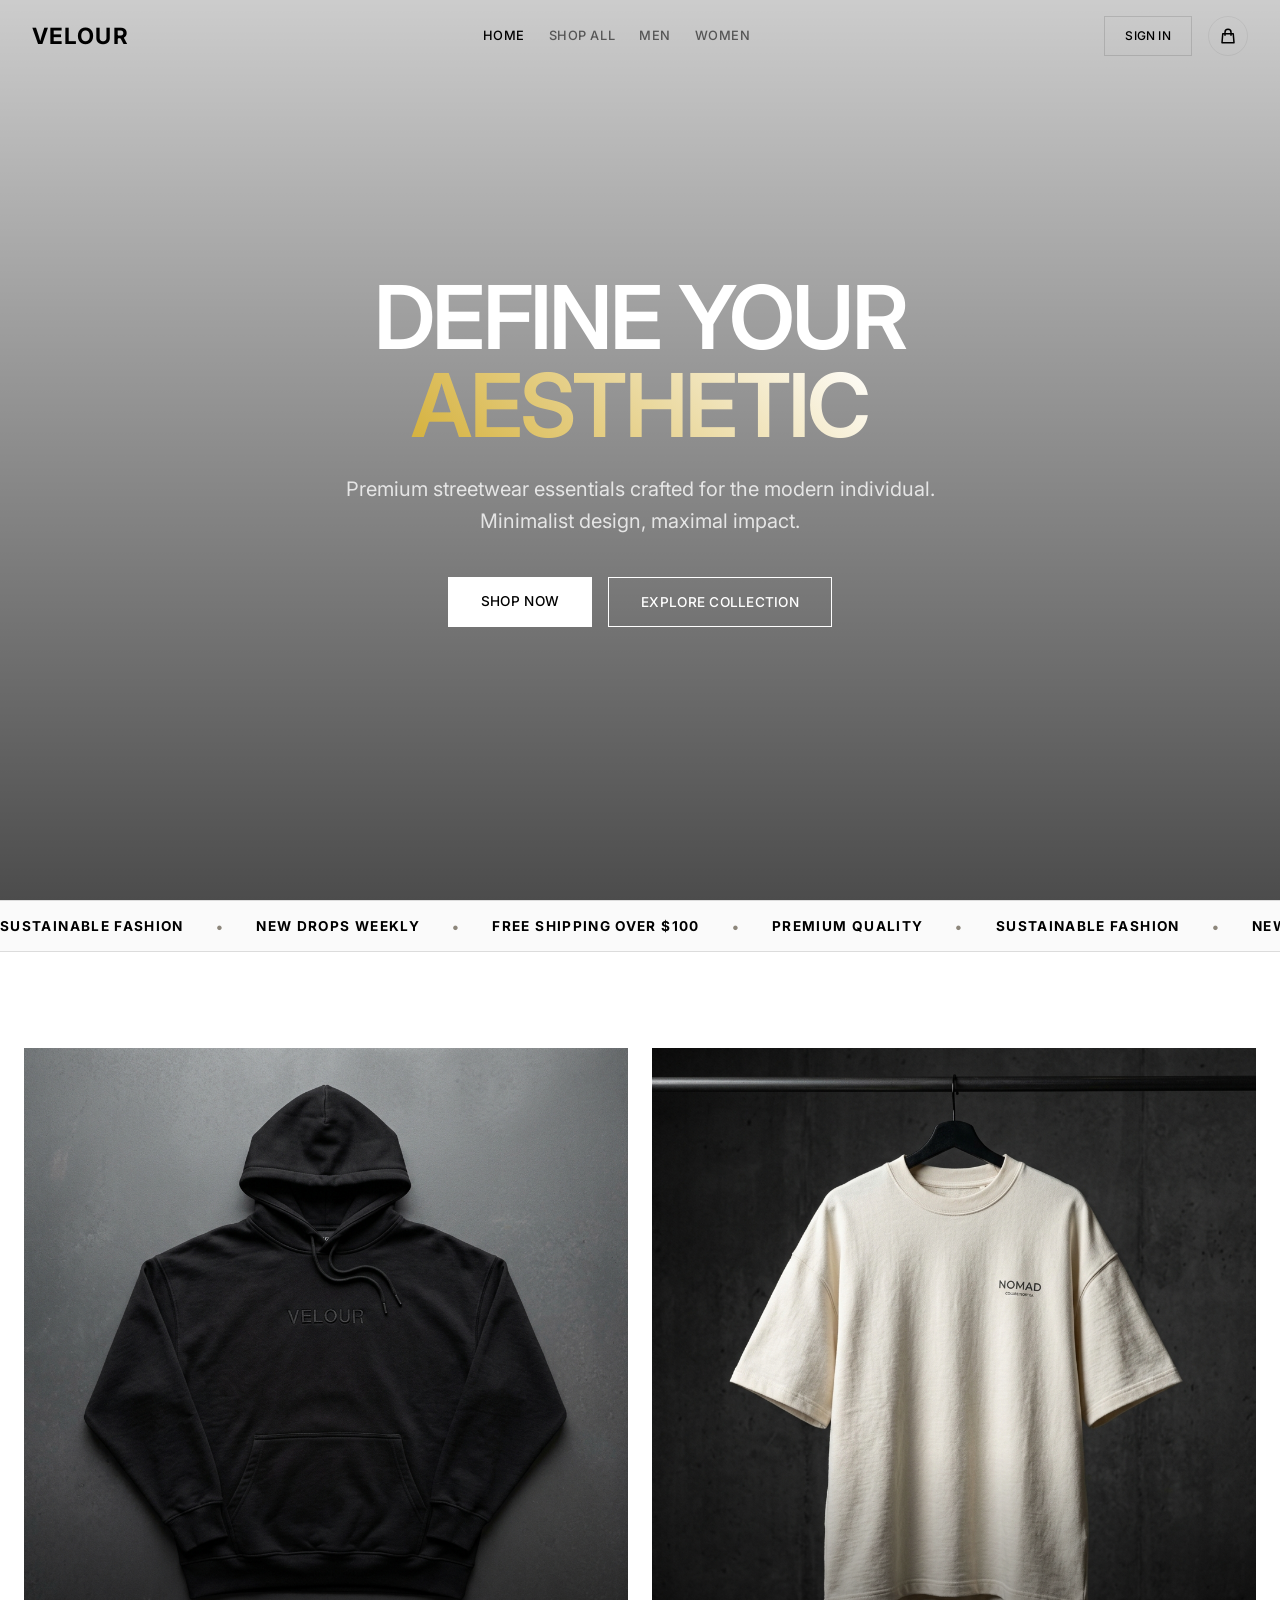
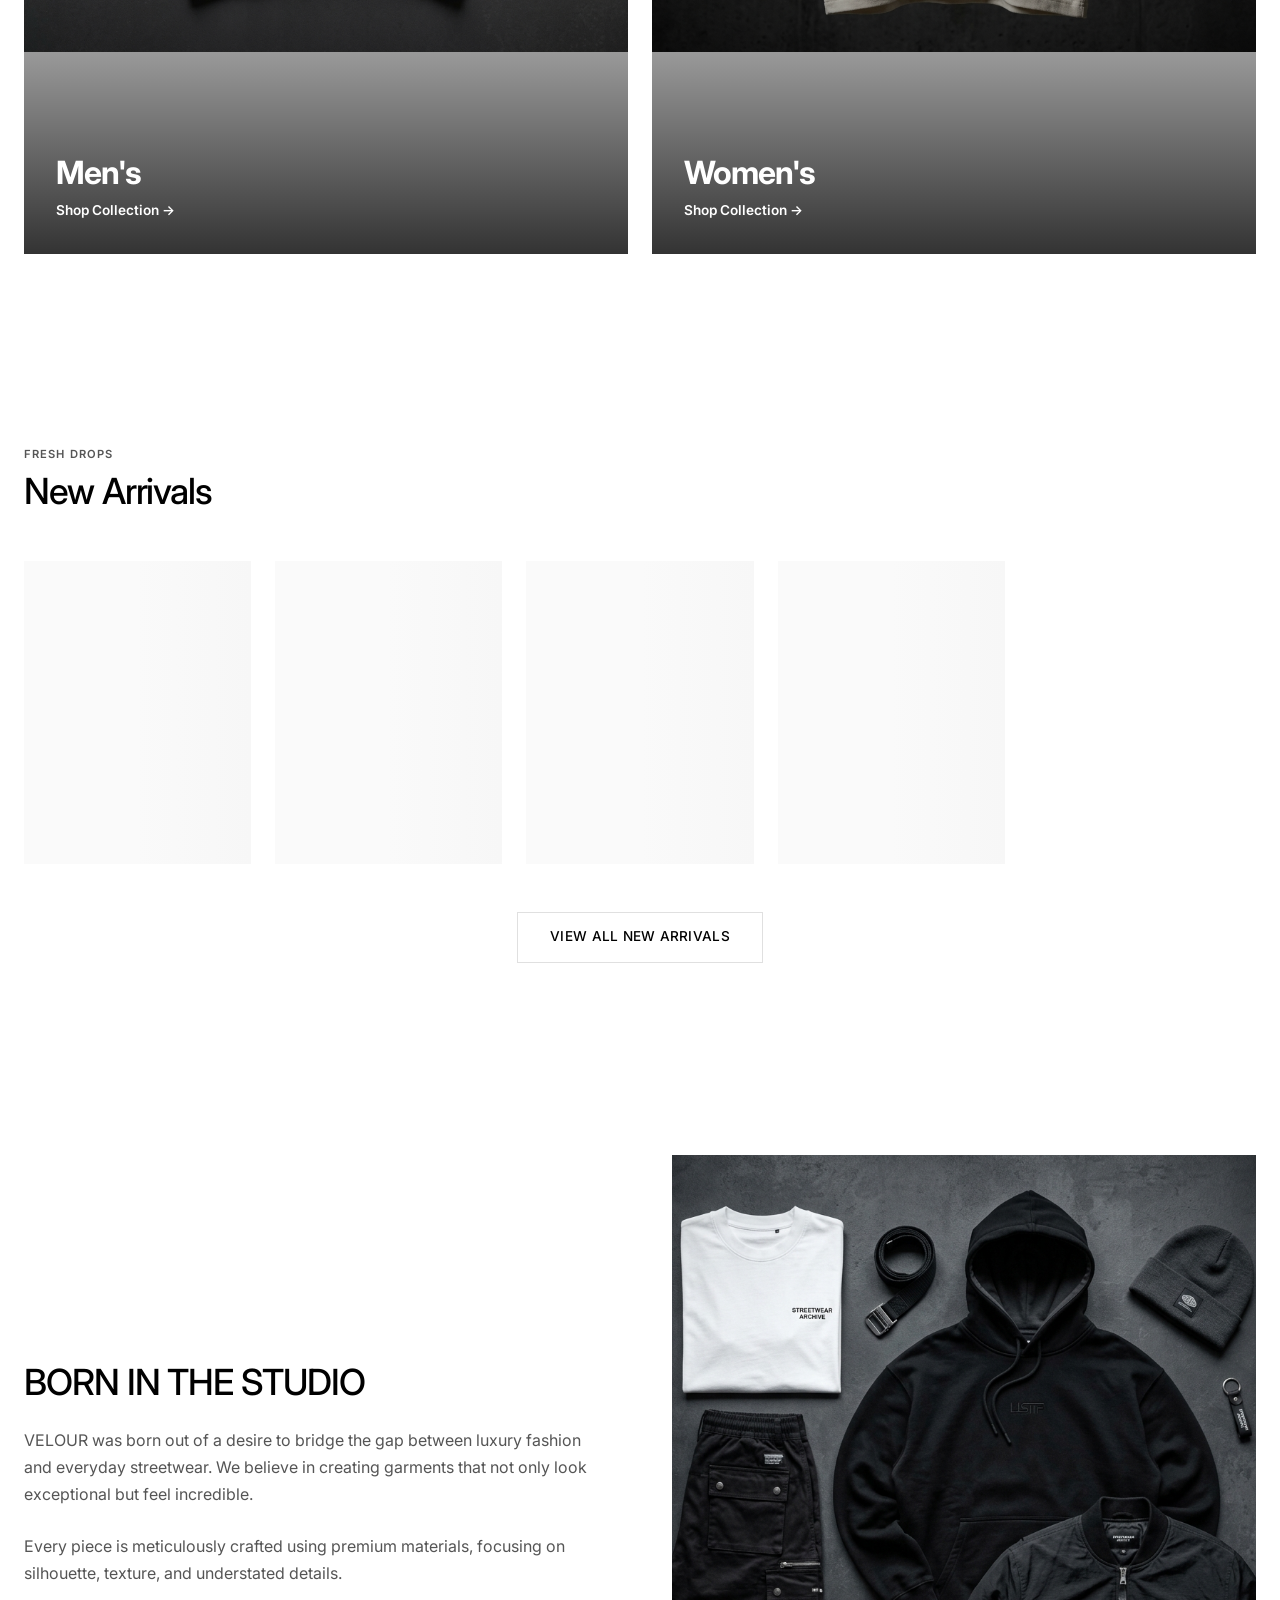
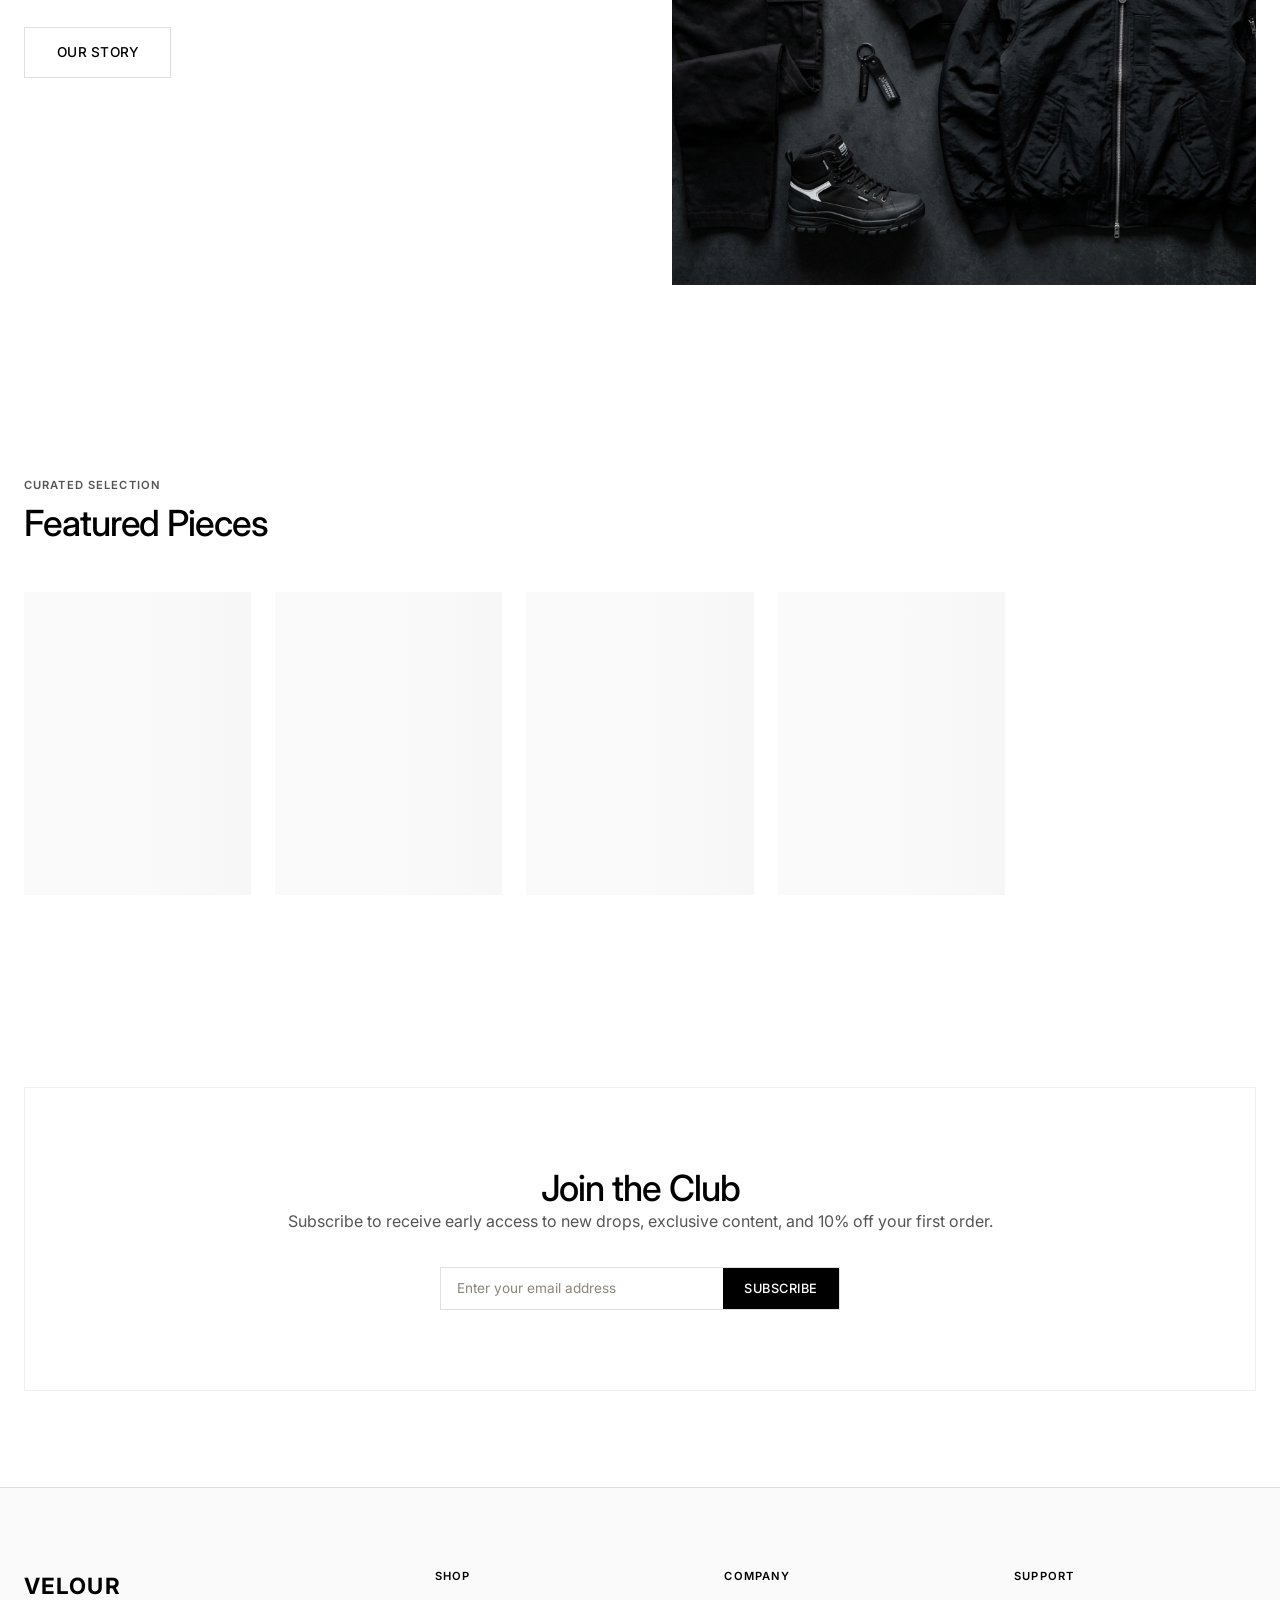
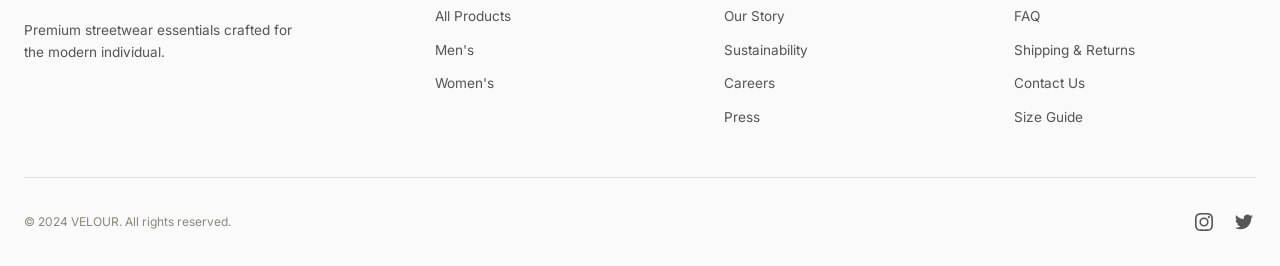
==== commit 79cb59d4: "Fix announcement bar alignment and smooth seamless loop spacing" ====
--- a/frontend/index.html
+++ b/frontend/index.html
@@ -4,11 +4,11 @@
   <meta charset="UTF-8">
   <meta name="viewport" content="width=device-width, initial-scale=1.0">
   <title>VELOUR | Premium Streetwear</title>
-  <link rel="stylesheet" href="css/base.css?v=1.8">
-  <link rel="stylesheet" href="css/layout.css?v=1.8">
-  <link rel="stylesheet" href="css/components.css?v=1.8">
-  <link rel="stylesheet" href="css/pages/home.css?v=1.8">
-  <link rel="stylesheet" href="css/responsive.css?v=1.8">
+  <link rel="stylesheet" href="css/base.css?v=1.9">
+  <link rel="stylesheet" href="css/layout.css?v=1.9">
+  <link rel="stylesheet" href="css/components.css?v=1.9">
+  <link rel="stylesheet" href="css/pages/home.css?v=1.9">
+  <link rel="stylesheet" href="css/responsive.css?v=1.9">
 </head>
 <body>
 
--- a/frontend/css/pages/home.css
+++ b/frontend/css/pages/home.css
@@ -76,14 +76,16 @@
 .marquee-track {
   display: flex;
   width: max-content;
-  animation: marquee 20s linear infinite;
+  animation: marquee 22s linear infinite;
+  will-change: transform;
 }
 .marquee-content {
   display: flex;
   flex-shrink: 0;
   align-items: center;
-  gap: 2rem;
-  padding: 0 1rem;
+  gap: 0;
+  padding: 0;
+  margin: 0;
   font-weight: 700;
   font-size: 0.85rem;
   letter-spacing: 0.1em;
@@ -95,16 +97,17 @@
   align-items: center;
   white-space: nowrap;
 }
-.marquee-content span::before {
+.marquee-content span::after {
   content: '•';
+  margin-left: 2rem;
   margin-right: 2rem;
-  font-size: 1rem;
+  font-size: 0.9rem;
   color: var(--text-muted);
 }
 
 @keyframes marquee {
-  0% { transform: translateX(0); }
-  100% { transform: translateX(-50%); }
+  0% { transform: translate3d(0, 0, 0); }
+  100% { transform: translate3d(-50%, 0, 0); }
 }
 @keyframes fadeInUp {
   from { opacity: 0; transform: translateY(30px); }
--- a/frontend/css/responsive.css
+++ b/frontend/css/responsive.css
@@ -131,8 +131,8 @@
   .page-hero { padding: 6.5rem 0 2.5rem !important; }
   .page-hero__title { font-size: 2rem !important; }
   .marquee-section { padding: 0.65rem 0 !important; overflow: hidden !important; }
-  .marquee-content { font-size: 0.75rem !important; gap: 1.25rem !important; padding: 0 0.75rem !important; }
-  .marquee-content span::before { margin-right: 1.25rem !important; }
+  .marquee-content { font-size: 0.75rem !important; gap: 0 !important; padding: 0 !important; margin: 0 !important; }
+  .marquee-content span::after { margin-left: 1.25rem !important; margin-right: 1.25rem !important; }
 
   /* Tablet Product grid: 2 columns */
   .products-grid {
@@ -471,10 +471,12 @@
   }
   .marquee-content {
     font-size: 0.7rem !important;
-    gap: 1rem !important;
-    padding: 0 0.5rem !important;
-  }
-  .marquee-content span::before {
+    gap: 0 !important;
+    padding: 0 !important;
+    margin: 0 !important;
+  }
+  .marquee-content span::after {
+    margin-left: 1rem !important;
     margin-right: 1rem !important;
   }
 }
@@ -522,10 +524,13 @@
 
   /* Marquee even smaller */
   .marquee-content {
-    font-size: 0.6rem !important;
-    gap: 0.75rem !important;
-  }
-  .marquee-content span::before {
+    font-size: 0.65rem !important;
+    gap: 0 !important;
+    padding: 0 !important;
+    margin: 0 !important;
+  }
+  .marquee-content span::after {
+    margin-left: 0.75rem !important;
     margin-right: 0.75rem !important;
   }
 
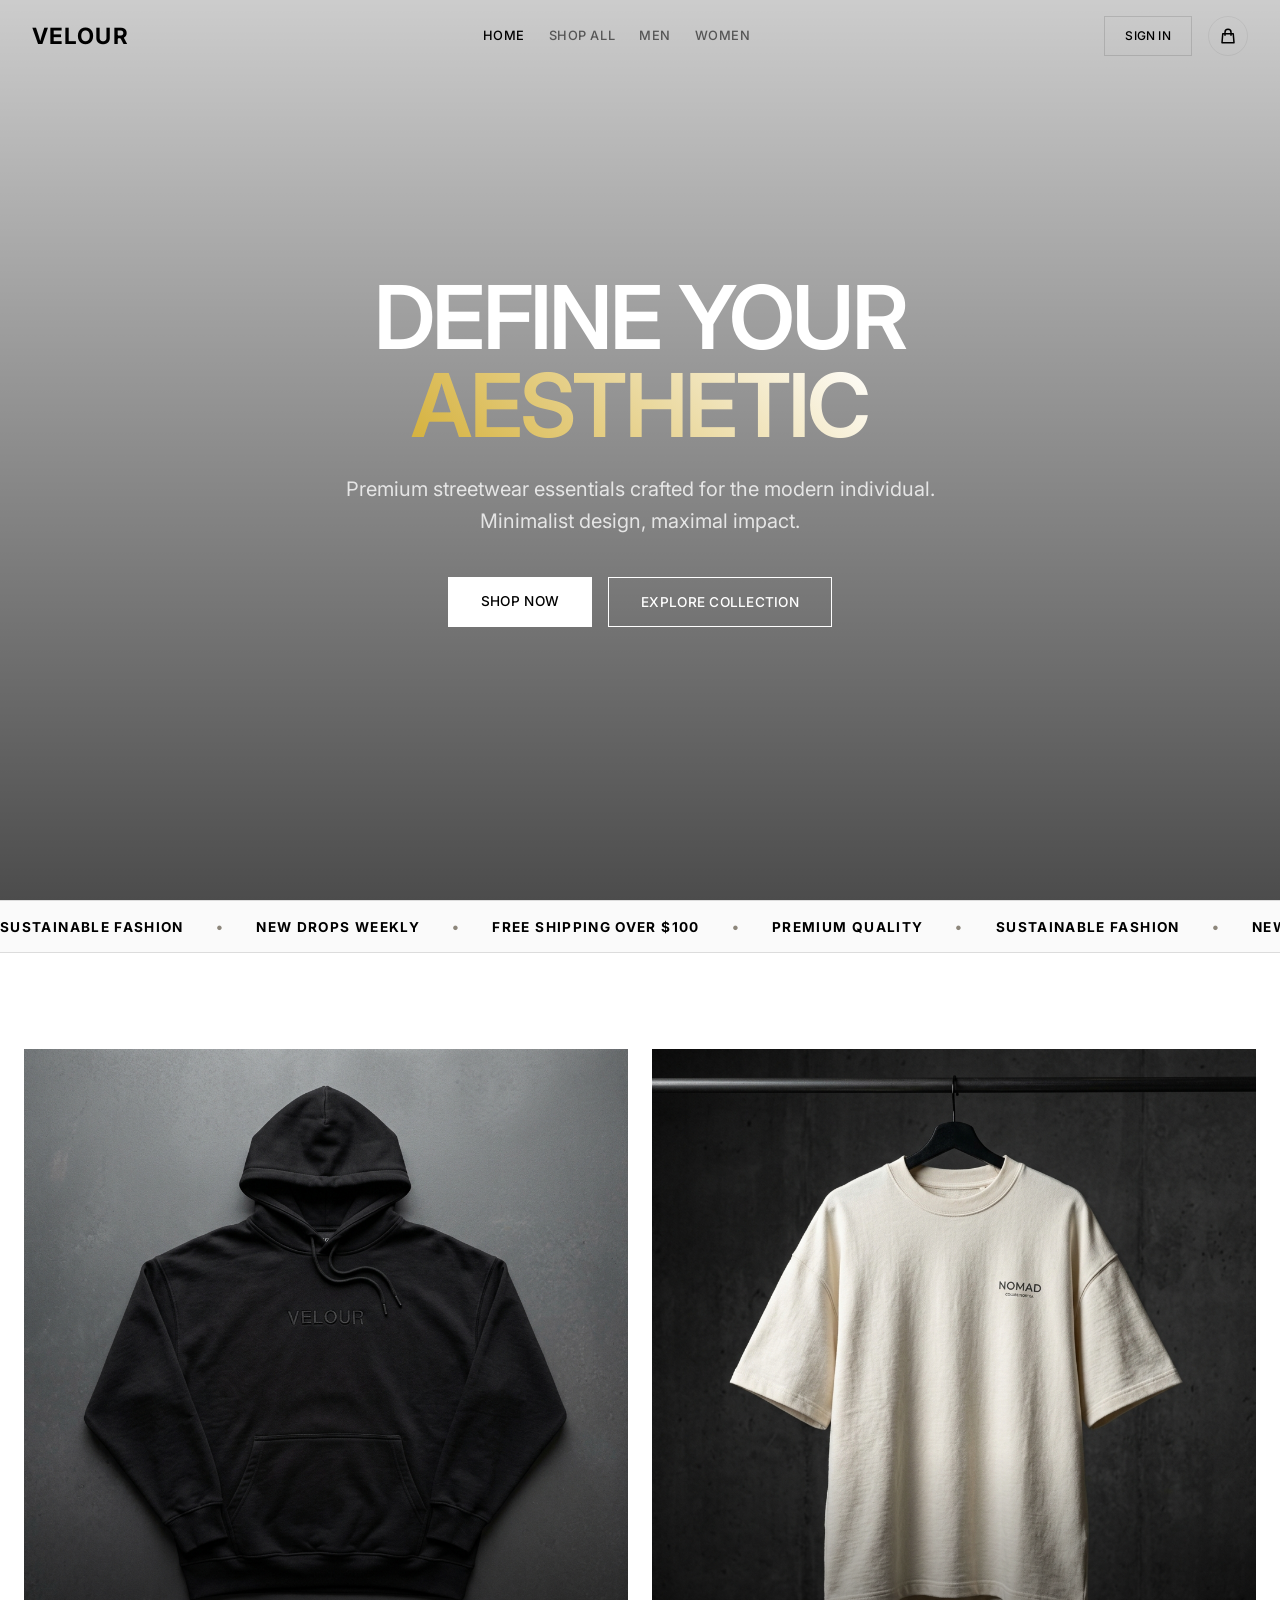
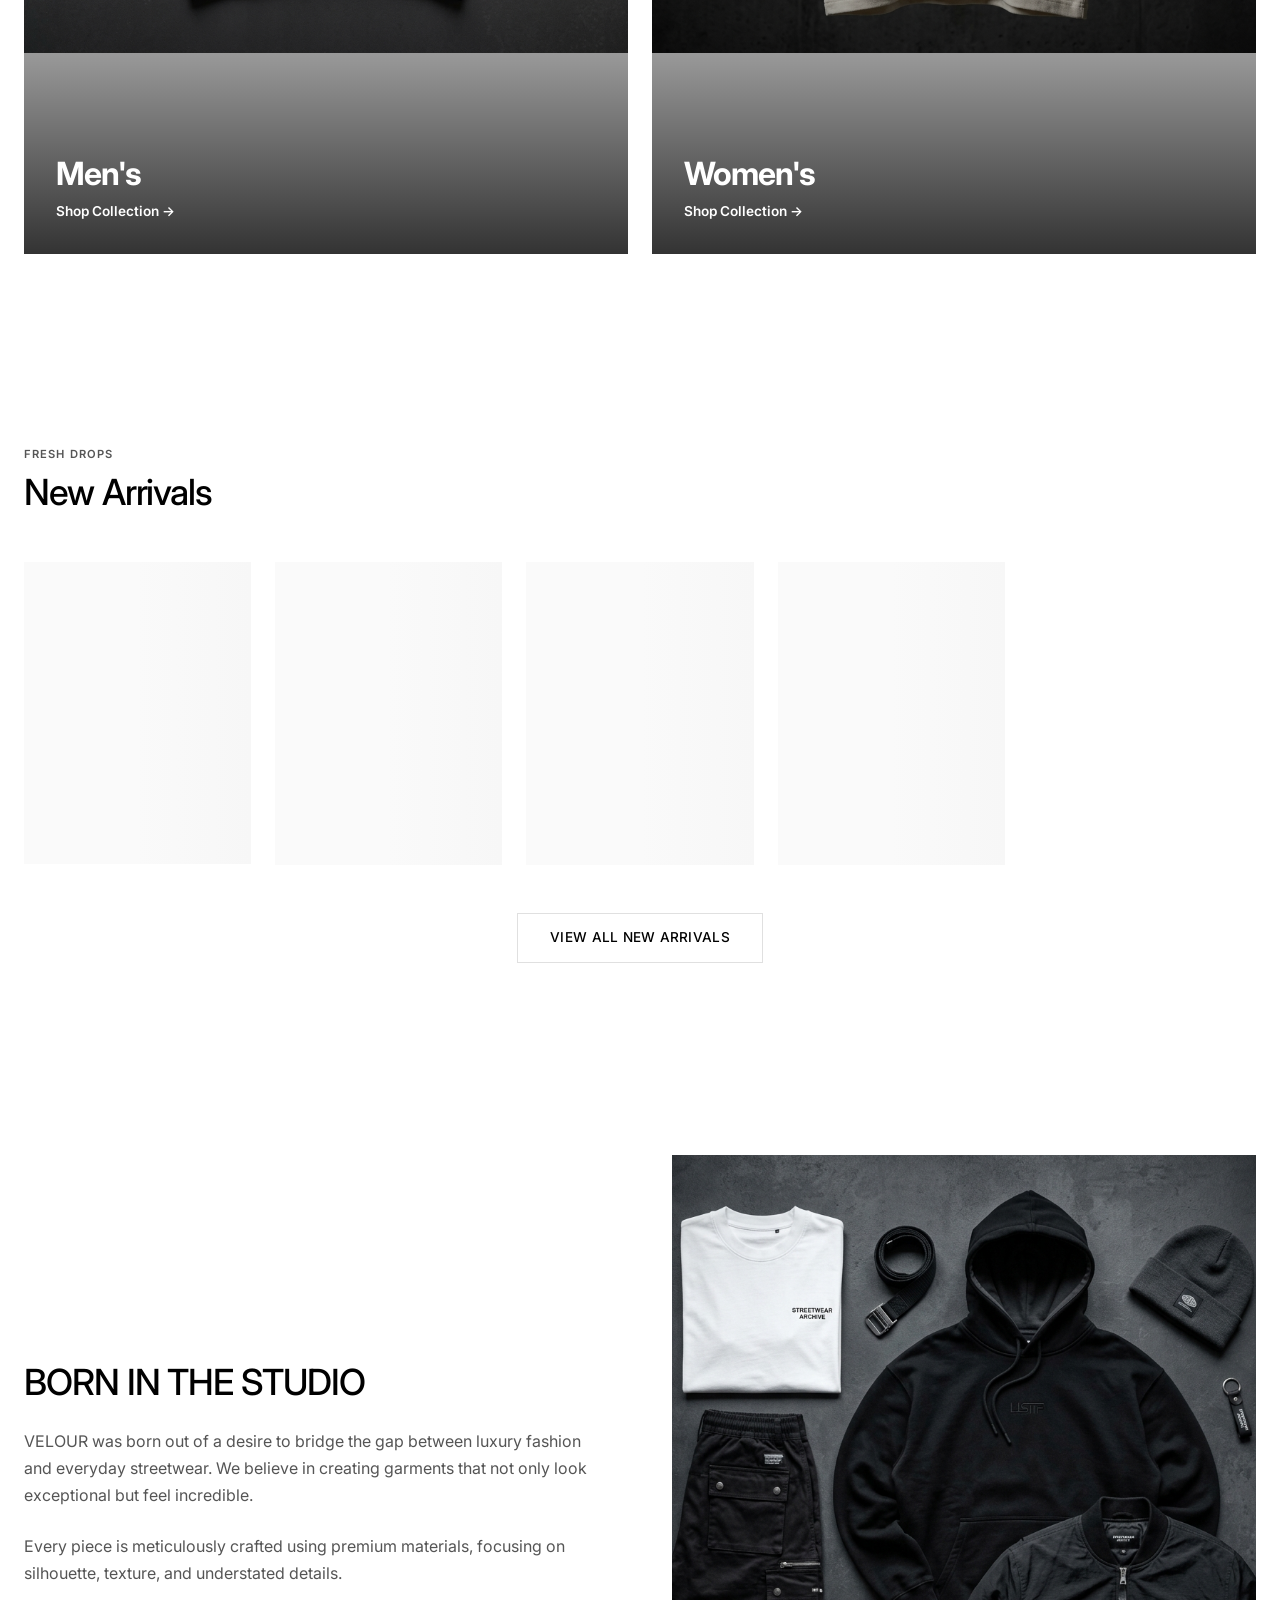
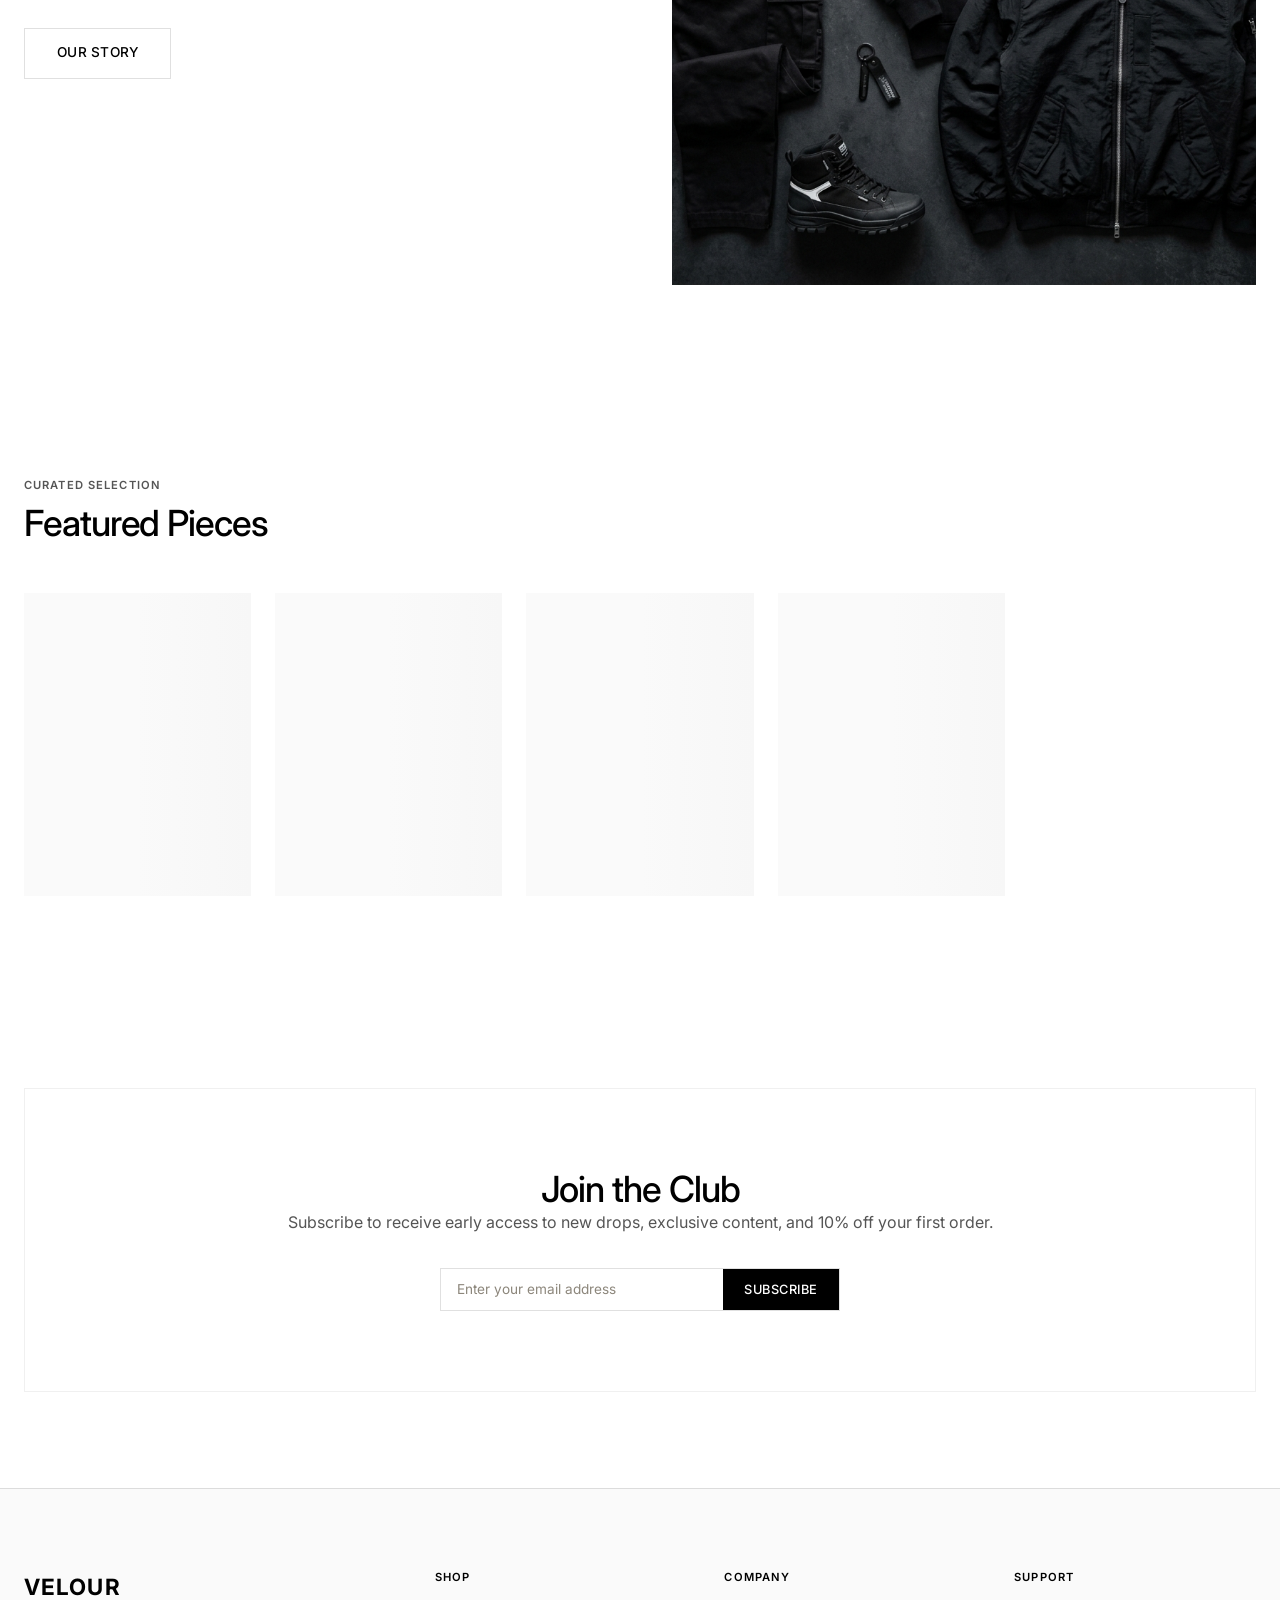
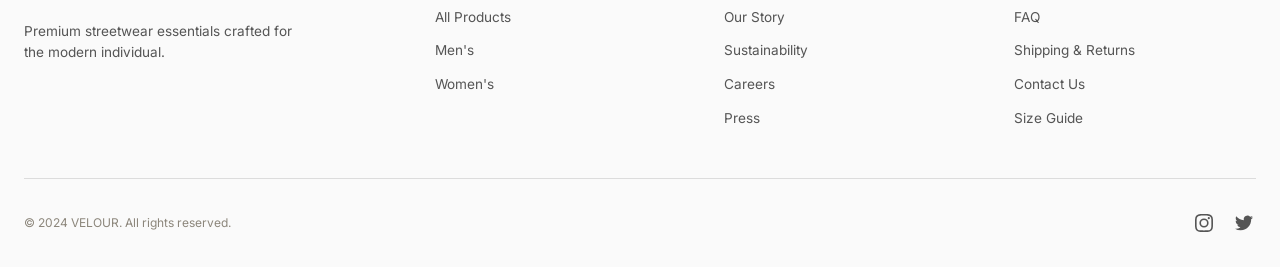
==== commit a48ddb8e: "Enforce flex-shrink 0 and inline-block on marquee spans to prevent NEW DROPS WEEKLY clipping (v2.1)" ====
--- a/frontend/index.html
+++ b/frontend/index.html
@@ -4,11 +4,11 @@
   <meta charset="UTF-8">
   <meta name="viewport" content="width=device-width, initial-scale=1.0">
   <title>VELOUR | Premium Streetwear</title>
-  <link rel="stylesheet" href="css/base.css?v=1.9">
-  <link rel="stylesheet" href="css/layout.css?v=1.9">
-  <link rel="stylesheet" href="css/components.css?v=1.9">
-  <link rel="stylesheet" href="css/pages/home.css?v=1.9">
-  <link rel="stylesheet" href="css/responsive.css?v=1.9">
+  <link rel="stylesheet" href="css/base.css?v=2.1">
+  <link rel="stylesheet" href="css/layout.css?v=2.1">
+  <link rel="stylesheet" href="css/components.css?v=2.1">
+  <link rel="stylesheet" href="css/pages/home.css?v=2.1">
+  <link rel="stylesheet" href="css/responsive.css?v=2.1">
 </head>
 <body>
 
@@ -83,8 +83,24 @@
           <span>NEW DROPS WEEKLY</span>
           <span>FREE SHIPPING OVER $100</span>
           <span>PREMIUM QUALITY</span>
+          <span>SUSTAINABLE FASHION</span>
+          <span>NEW DROPS WEEKLY</span>
+          <span>FREE SHIPPING OVER $100</span>
+          <span>PREMIUM QUALITY</span>
+          <span>SUSTAINABLE FASHION</span>
+          <span>NEW DROPS WEEKLY</span>
+          <span>FREE SHIPPING OVER $100</span>
+          <span>PREMIUM QUALITY</span>
         </div>
         <div class="marquee-content" aria-hidden="true">
+          <span>SUSTAINABLE FASHION</span>
+          <span>NEW DROPS WEEKLY</span>
+          <span>FREE SHIPPING OVER $100</span>
+          <span>PREMIUM QUALITY</span>
+          <span>SUSTAINABLE FASHION</span>
+          <span>NEW DROPS WEEKLY</span>
+          <span>FREE SHIPPING OVER $100</span>
+          <span>PREMIUM QUALITY</span>
           <span>SUSTAINABLE FASHION</span>
           <span>NEW DROPS WEEKLY</span>
           <span>FREE SHIPPING OVER $100</span>
--- a/frontend/css/pages/home.css
+++ b/frontend/css/pages/home.css
@@ -72,16 +72,19 @@
   max-width: 100%;
   position: relative;
   user-select: none;
+  box-sizing: border-box;
 }
 .marquee-track {
   display: flex;
+  flex-wrap: nowrap;
   width: max-content;
-  animation: marquee 22s linear infinite;
+  animation: marquee 35s linear infinite;
   will-change: transform;
 }
 .marquee-content {
   display: flex;
   flex-shrink: 0;
+  flex-wrap: nowrap;
   align-items: center;
   gap: 0;
   padding: 0;
@@ -93,14 +96,14 @@
   white-space: nowrap;
 }
 .marquee-content span {
-  display: inline-flex;
-  align-items: center;
+  display: inline-block;
+  flex-shrink: 0;
   white-space: nowrap;
 }
 .marquee-content span::after {
   content: '•';
-  margin-left: 2rem;
-  margin-right: 2rem;
+  display: inline-block;
+  margin: 0 2rem;
   font-size: 0.9rem;
   color: var(--text-muted);
 }
--- a/frontend/css/responsive.css
+++ b/frontend/css/responsive.css
@@ -132,7 +132,8 @@
   .page-hero__title { font-size: 2rem !important; }
   .marquee-section { padding: 0.65rem 0 !important; overflow: hidden !important; }
   .marquee-content { font-size: 0.75rem !important; gap: 0 !important; padding: 0 !important; margin: 0 !important; }
-  .marquee-content span::after { margin-left: 1.25rem !important; margin-right: 1.25rem !important; }
+  .marquee-content span { flex-shrink: 0 !important; white-space: nowrap !important; }
+  .marquee-content span::after { margin: 0 1.25rem !important; }
 
   /* Tablet Product grid: 2 columns */
   .products-grid {
@@ -475,9 +476,12 @@
     padding: 0 !important;
     margin: 0 !important;
   }
+  .marquee-content span {
+    flex-shrink: 0 !important;
+    white-space: nowrap !important;
+  }
   .marquee-content span::after {
-    margin-left: 1rem !important;
-    margin-right: 1rem !important;
+    margin: 0 1rem !important;
   }
 }
 
@@ -529,9 +533,12 @@
     padding: 0 !important;
     margin: 0 !important;
   }
+  .marquee-content span {
+    flex-shrink: 0 !important;
+    white-space: nowrap !important;
+  }
   .marquee-content span::after {
-    margin-left: 0.75rem !important;
-    margin-right: 0.75rem !important;
+    margin: 0 0.75rem !important;
   }
 
   /* Newsletter */
